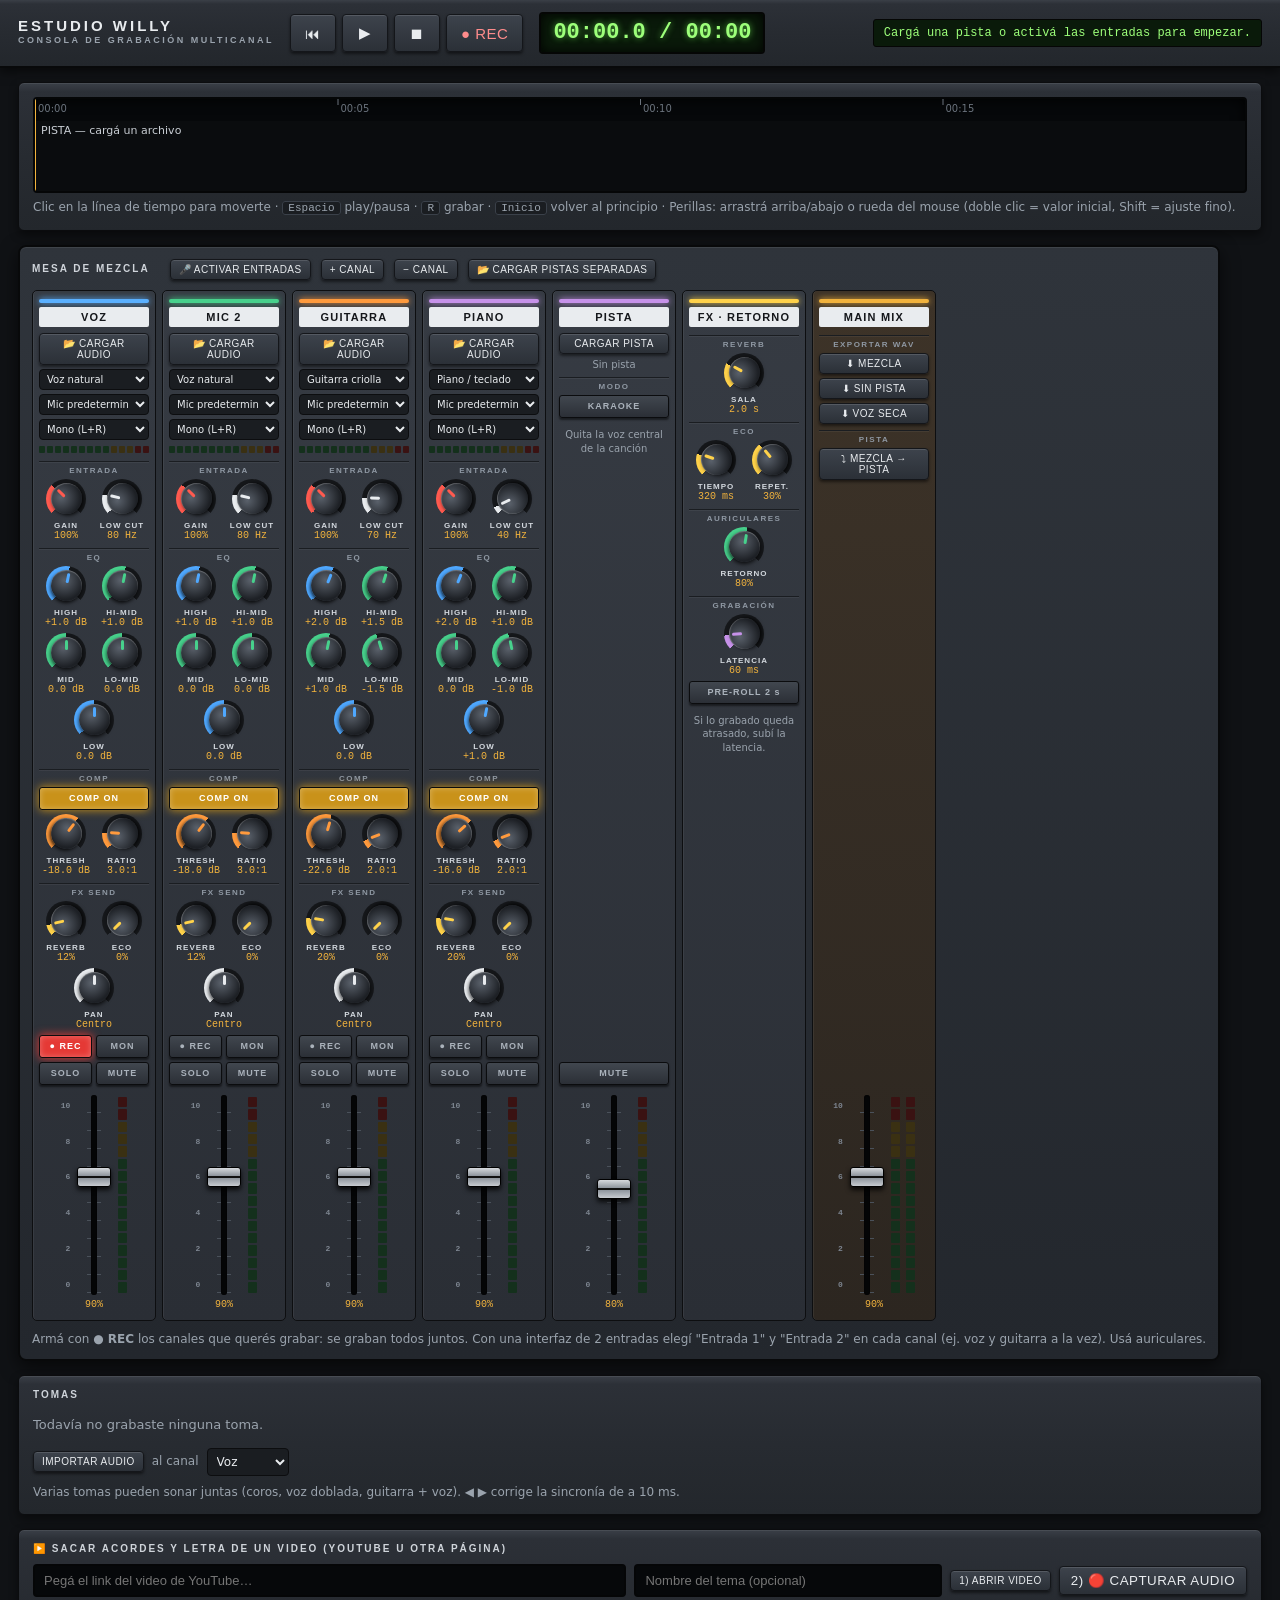
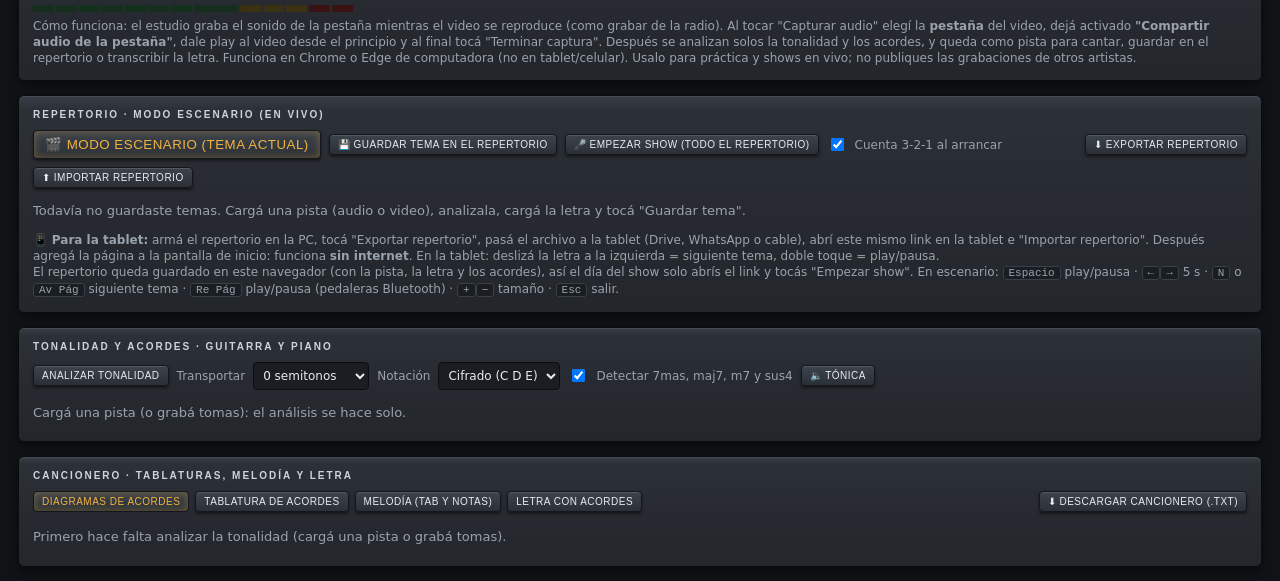
==== estudio/index.html @ 79192efd "Estudio: cargar audio por canal, pistas separadas (stems) y Mezcla → Pista; hasta 12 canales Co-Auth" ====
<!DOCTYPE html>
<html lang="es">
<head>
<meta charset="utf-8">
<meta name="viewport" content="width=device-width,initial-scale=1">
<title>Estudio Willy · Consola multicanal</title>
<link rel="manifest" href="manifest.webmanifest">
<meta name="theme-color" content="#15171b">
<meta name="apple-mobile-web-app-capable" content="yes">
<meta name="mobile-web-app-capable" content="yes">
<meta name="apple-mobile-web-app-title" content="Estudio Willy">
<link rel="apple-touch-icon" href="icon-192.png">
<style>
:root{--bg:#15171b;--panel:#262a31;--panel2:#30353d;--line:#3a4049;--txt:#e9ecef;--mut:#9aa3ad;--acc:#f2b33d;--rec:#ff3b3b;--ok:#38e07b;--voz:#5ab0ff;--pista:#c792ea;
  --metal:linear-gradient(180deg,#3a3f47 0%,#2c3037 6%,#272b31 50%,#23272c 100%)}
*{box-sizing:border-box}
body{margin:0;background:#101215;color:var(--txt);font:13px/1.35 "Segoe UI",Roboto,system-ui,sans-serif}
button{background:linear-gradient(#3d434c,#2b3037);color:var(--txt);border:1px solid #14161a;border-radius:4px;padding:6px 11px;font:600 11px/1.2 inherit;letter-spacing:.5px;text-transform:uppercase;cursor:pointer;box-shadow:inset 0 1px 0 rgba(255,255,255,.12),0 2px 3px rgba(0,0,0,.5)}
button:hover{filter:brightness(1.15)}
button:active{transform:translateY(1px);box-shadow:inset 0 1px 3px rgba(0,0,0,.6)}
button.small{padding:4px 8px;font-size:10px}
button.on{color:var(--acc);box-shadow:inset 0 0 8px rgba(242,179,61,.35),0 2px 3px rgba(0,0,0,.5)}
select{background:#1a1d21;color:var(--txt);border:1px solid #0c0d0f;border-radius:4px;padding:5px;font:inherit;font-size:12px;max-width:100%}
.file input{display:none}
.hint{color:var(--mut);font-size:12px;margin:6px 0 0}
.empty{color:var(--mut);font-size:13px;padding:6px 0}
kbd{background:#1a1d21;border:1px solid var(--line);border-radius:3px;padding:0 5px;font-size:11px}
.chk{display:flex;align-items:center;gap:8px;margin:6px 0;font-size:12px;color:var(--mut)}

/* ---- cabezal tipo rack ---- */
.rack{display:flex;align-items:center;gap:16px;flex-wrap:wrap;padding:12px 18px;background:var(--metal);border-bottom:2px solid #08090a;box-shadow:0 3px 10px rgba(0,0,0,.6)}
.brand{font:800 15px/1 "Arial Black",Arial,sans-serif;letter-spacing:3px;text-transform:uppercase}
.brand small{display:block;font:600 9px/1.6 Arial,sans-serif;letter-spacing:2.5px;color:var(--mut)}
.transport{display:flex;align-items:center;gap:6px}
.transport button{width:46px;height:38px;font-size:15px;padding:0}
#bRec{width:auto;padding:0 14px;color:#ff8c8c}
#bRec.on{background:linear-gradient(#ff4d4d,#b51d1d);color:#fff;animation:pulse 1s infinite}
@keyframes pulse{50%{opacity:.7}}
.lcd{font:600 22px/1 "Consolas","Courier New",monospace;color:#9dff7a;text-shadow:0 0 6px rgba(120,255,90,.6);background:#0a1a0a;border:2px solid #050605;border-radius:4px;padding:8px 12px;min-width:170px;text-align:center;box-shadow:inset 0 0 12px rgba(0,0,0,.9)}
.msg{color:#9dff7a;font:12px "Consolas",monospace;margin-left:auto;background:#0a1a0a;border:1px solid #050605;border-radius:3px;padding:6px 10px;max-width:420px}
.msg.err{color:#ff7a7a}

main{padding:14px 18px;display:grid;gap:14px}
.panel{background:var(--metal);border:1px solid #0b0c0e;border-radius:6px;padding:14px;box-shadow:inset 0 1px 0 rgba(255,255,255,.07),0 4px 10px rgba(0,0,0,.45)}
h2{font:700 10px/1 Arial,sans-serif;text-transform:uppercase;letter-spacing:2px;color:#cfd4da;margin:0 0 10px}
#tlwrap{position:relative;background:#06080a;border-radius:4px;overflow:hidden;cursor:pointer;border:2px solid #050607;box-shadow:inset 0 0 14px rgba(0,0,0,.9)}
#tl,#ph{display:block;width:100%}
#ph{position:absolute;inset:0;pointer-events:none}

/* ---- mesa de mezcla ---- */
.desk{background:linear-gradient(180deg,#2f343b,#23272d);border:2px solid #08090a;border-radius:8px;padding:12px;box-shadow:inset 0 1px 0 rgba(255,255,255,.08),0 6px 18px rgba(0,0,0,.6)}
.deskhead{display:flex;align-items:center;gap:10px;flex-wrap:wrap;margin-bottom:10px}
.deskhead h2{margin:0 10px 0 0}
.presets{display:flex;gap:5px;flex-wrap:wrap}
.strips{display:flex;gap:6px;overflow-x:auto;padding-bottom:4px}
.strip{flex:0 0 auto;width:118px;background:linear-gradient(180deg,#363b43,#2a2e35);border:1px solid #0d0e10;border-radius:5px;padding:8px 6px 10px;display:flex;flex-direction:column;align-items:center;gap:4px;box-shadow:inset 1px 0 0 rgba(255,255,255,.06)}
.strip.wide{width:150px}
.strip.master{background:linear-gradient(180deg,#3d3328,#2c2620)}
.sname{width:100%;text-align:center;font:800 11px/1 Arial,sans-serif;letter-spacing:1.5px;background:#e9ecef;color:#15171b;border-radius:2px;padding:4px 2px;margin-bottom:2px}
.sec{width:100%;border-top:1px solid #1a1d21;box-shadow:0 1px 0 rgba(255,255,255,.05) inset;padding-top:5px;margin-top:2px;text-align:center;font:700 8px/1 Arial,sans-serif;letter-spacing:1.5px;color:#8f98a3}
.krow{display:flex;justify-content:center;gap:4px;width:100%}
.strip .mini{width:100%;display:flex;flex-direction:column;gap:4px}
.strip .mini button,.strip .mini select{width:100%}
.tname{font-size:10px;color:var(--mut);text-align:center;word-break:break-all;min-height:12px}

/* perillas */
.kn{display:flex;flex-direction:column;align-items:center;width:52px;cursor:ns-resize;user-select:none;touch-action:none}
.kn input{display:none}
.kn .ring{width:40px;height:40px;border-radius:50%;display:grid;place-items:center;
  background:conic-gradient(from -135deg,var(--c,#5ab0ff) 0 calc(var(--p,0)*270deg),#15171a 0 270deg,transparent 0)}
.kn i{width:31px;height:31px;border-radius:50%;position:relative;transform:rotate(var(--a,0deg));
  background:radial-gradient(circle at 40% 35%,#5a616b,#1d2025 70%);box-shadow:0 2px 4px rgba(0,0,0,.8),inset 0 1px 1px rgba(255,255,255,.25)}
.kn i::after{content:"";position:absolute;left:50%;top:3px;width:3px;height:10px;margin-left:-1.5px;border-radius:2px;background:var(--c,#fff)}
.kn span{font:700 8px/1 Arial,sans-serif;letter-spacing:1px;color:#d3d8de;margin-top:3px;text-transform:uppercase;white-space:nowrap}
.kn output{font:10px "Consolas",monospace;color:var(--acc);height:12px}
.red{--c:#ff5a4f}.blu{--c:#4fa8ff}.grn{--c:#47d18c}.yel{--c:#ffd24a}.org{--c:#ff9a3d}.wht{--c:#e9ecef}.pur{--c:#c792ea}

/* botones iluminados */
.lb{display:block;width:100%}
.lb input{display:none}
.lb span{display:block;text-align:center;font:800 9px/1 Arial,sans-serif;letter-spacing:1px;padding:6px 2px;border-radius:3px;cursor:pointer;
  background:linear-gradient(#41474f,#2b2f36);border:1px solid #0b0c0e;color:#aab2bb;box-shadow:0 2px 2px rgba(0,0,0,.5)}
.lb input:checked+span{color:#fff;box-shadow:0 0 10px var(--g,#ff3b3b),inset 0 0 6px rgba(255,255,255,.3);background:var(--g,#ff3b3b)}
.lb.mute{--g:#e53935}.lb.grn2{--g:#1fa85a}.lb.yel2{--g:#c9921a}.lb.blu2{--g:#2a78c9}

/* fader + LEDs */
.fz{display:flex;gap:6px;align-items:stretch;margin-top:6px;height:200px}
.scale{display:flex;flex-direction:column;justify-content:space-between;font:8px "Consolas",monospace;color:#7d8590;padding:6px 0;text-align:right}
.slot{position:relative;width:36px;display:flex;justify-content:center;
  background:repeating-linear-gradient(180deg,transparent 0 17px,#4a515a 17px 18px) center/14px 100% no-repeat}
input.fader{writing-mode:vertical-lr;direction:rtl;-webkit-appearance:none;appearance:none;width:36px;height:200px;background:transparent;margin:0;cursor:grab}
input.fader::-webkit-slider-runnable-track{width:6px;background:#050607;border-radius:3px;box-shadow:inset 0 0 3px #000}
input.fader::-webkit-slider-thumb{-webkit-appearance:none;width:34px;height:20px;border-radius:3px;margin-left:-14px;
  background:linear-gradient(180deg,#d6d9dd 0,#8c939b 45%,#111 47%,#111 53%,#8c939b 55%,#c7cbd0 100%);border:1px solid #000;box-shadow:0 3px 5px rgba(0,0,0,.8)}
input.fader::-moz-range-track{width:6px;background:#050607;border-radius:3px}
input.fader::-moz-range-thumb{width:34px;height:20px;border-radius:3px;background:linear-gradient(180deg,#d6d9dd 0,#8c939b 45%,#111 47%,#111 53%,#8c939b 55%,#c7cbd0 100%);border:1px solid #000}
.led{display:flex;flex-direction:column-reverse;gap:2px;width:9px;padding:2px 0}
.led i{flex:1;border-radius:1px;background:#14301c}
.led i.y{background:#3a3012}.led i.r{background:#3a1212}
.led i.on{background:var(--ok);box-shadow:0 0 4px var(--ok)}
.led i.y.on{background:#ffd23a;box-shadow:0 0 4px #ffd23a}
.led i.r.on{background:#ff3b3b;box-shadow:0 0 5px #ff3b3b}
.ledh{display:flex;gap:2px;width:100%;height:7px;margin:2px 0}
.ledh i{flex:1;border-radius:1px;background:#14301c}
.ledh i.y{background:#3a3012}.ledh i.r{background:#3a1212}
.ledh i.on{background:var(--ok)}.ledh i.y.on{background:#ffd23a}.ledh i.r.on{background:#ff3b3b}
.fval{font:10px "Consolas",monospace;color:var(--acc);text-align:center}

.deskrow{display:flex;gap:14px;flex-wrap:wrap;align-items:flex-start}
.desk{flex:0 1 auto;max-width:100%;min-width:0}
.takes{flex:1 1 300px}
.grid{display:grid;grid-template-columns:repeat(auto-fit,minmax(280px,1fr));gap:14px}
.full{grid-column:1/-1}
.row{display:flex;gap:8px;flex-wrap:wrap;align-items:center;margin:8px 0}
.take{display:flex;align-items:center;gap:6px;padding:6px 0;border-bottom:1px solid #1a1d21;font-size:12px;flex-wrap:wrap}
.take input[type=checkbox]{accent-color:var(--acc)}
.take input[type=text]{background:#1a1d21;border:1px solid #0c0d0f;color:var(--txt);font:inherit;width:110px;border-radius:3px;padding:3px 5px}
.take .t{color:var(--mut);font:11px "Consolas",monospace;margin-right:auto}
.keybig{font-size:24px;font-weight:700;color:var(--acc);margin:2px 0}
.kgrid{display:grid;grid-template-columns:repeat(auto-fit,minmax(250px,1fr));gap:18px;margin-top:10px}
.ktab{width:100%;border-collapse:collapse;font-size:13px}
.ktab td{padding:5px 6px;border-bottom:1px solid #1a1d21}
.ktab td:first-child{color:var(--mut);width:42px}
.ktab tr{cursor:pointer}.ktab tr:hover td{background:rgba(255,255,255,.05)}
.chips{display:flex;flex-wrap:wrap;gap:5px;max-height:170px;overflow:auto;padding:2px}
.chip{background:#1a1d21;border:1px solid #0c0d0f;border-radius:4px;padding:3px 7px;font-size:12px;cursor:pointer}
.chip b{color:var(--acc);margin-left:4px}
.chip.out b{color:var(--txt)}
.capo{font-size:13px;margin:4px 0}
.capo b{color:var(--acc)}

.strip{width:124px}
.cbar{height:4px;width:100%;border-radius:2px;background:var(--cc,#888);box-shadow:0 0 6px var(--cc,#888)}
.sname{padding:0}
.sname input{width:100%;background:transparent;border:0;text-align:center;font:800 11px/1 Arial,sans-serif;letter-spacing:1.2px;color:#15171b;padding:4px 2px;text-transform:uppercase}
.sname input:focus{outline:1px solid var(--acc)}
.strip select{width:100%;font-size:10px;padding:3px}
.btn2{display:flex;gap:4px;width:100%}
.btn2 .lb{flex:1}
.lb.arm{--g:#e53935}
body.recording .lb.arm input:checked+span{animation:pulse .8s infinite}
.deskhead button{margin-left:0}
.tabs{display:flex;gap:6px;flex-wrap:wrap;margin-bottom:10px;align-items:center}
.tabs button.on{color:var(--acc);box-shadow:inset 0 0 8px rgba(242,179,61,.35)}
pre.tab{background:#06080a;color:#d7f7c8;font:12px/1.35 Consolas,"Courier New",monospace;padding:12px;border-radius:4px;overflow:auto;white-space:pre;border:2px solid #050607;margin:8px 0;max-height:520px}
.diagrams{display:flex;flex-wrap:wrap;gap:10px;margin-top:8px}
.dg{background:#f4f1ea;border-radius:6px;padding:4px 6px 2px;text-align:center;color:#222;box-shadow:0 2px 6px rgba(0,0,0,.5)}
.prog{height:8px;background:#0b0c0e;border-radius:4px;overflow:hidden;margin:8px 0;border:1px solid #050607}
.prog i{display:block;height:100%;background:var(--acc);width:0;transition:width .2s}
.take .dot{width:10px;height:10px;border-radius:50%;flex:0 0 10px}
.take select{font-size:11px;padding:2px}

textarea#lyrTxt{width:100%;background:#06080a;color:#e9ecef;border:2px solid #050607;border-radius:4px;font:13px/1.45 Consolas,monospace;padding:8px;resize:vertical}
.syncbox{background:#1a1408;border:1px solid #6b4f12;border-radius:6px;padding:10px;margin-top:8px}
.syncnow{font-size:20px;font-weight:700;color:var(--acc);margin:4px 0}

#stage{position:fixed;inset:0;z-index:1000;background:#000;color:#fff;display:flex;flex-direction:column;--fs:46px;font-family:"Segoe UI",Roboto,system-ui,sans-serif}
#stage[hidden]{display:none}
#stVideo{position:absolute;inset:0;width:100%;height:100%;object-fit:contain;opacity:.35;pointer-events:none}
#stVideo[hidden]{display:none}
.st-top,.st-lyrics,.st-bar,.st-count{position:relative;z-index:1}
.st-top{display:flex;align-items:center;gap:24px;padding:16px 28px;background:linear-gradient(#000d,#0000)}
.st-title{flex:1;min-width:0}
#stTitle{font-size:22px;font-weight:700;white-space:nowrap;overflow:hidden;text-overflow:ellipsis}
.st-sub{color:#f2b33d;font-size:16px;margin-top:2px}
.st-chords{display:flex;gap:14px}
.st-now,.st-next{background:#111a;border:2px solid #333;border-radius:12px;padding:6px 18px;text-align:center;min-width:120px}
.st-now{border-color:#f2b33d}
.st-now small,.st-next small{display:block;font-size:11px;letter-spacing:2px;color:#9aa3ad}
.st-now b{font-size:48px;color:#f2b33d;line-height:1.1}
.st-next b{font-size:32px;color:#cfd4da;line-height:1.3}
.st-next.soon{border-color:#ff5a4f;animation:pulse .5s infinite}
.st-time{font:600 20px Consolas,monospace;color:#9dff7a}
.st-lyrics{flex:1;display:flex;flex-direction:column;justify-content:center;padding:0 5vw;gap:calc(var(--fs)*.45);overflow:hidden}
.sl{font-size:calc(var(--fs)*.62);color:#8a929c;line-height:1.1;transition:all .25s}
.sl.cur{font-size:var(--fs);color:#fff;font-weight:600}
.sl.prev{opacity:.45;font-size:calc(var(--fs)*.5)}
.sl .w{display:inline-flex;flex-direction:column;vertical-align:bottom;margin-right:.28em}
.sl .w i{font-style:normal;font-weight:800;color:#f2b33d;font-size:.62em;min-height:1.05em;line-height:1.05}
.sl.cur .w.done{color:#5ab0ff}
.st-grid{display:flex;flex-wrap:wrap;gap:16px;font-size:var(--fs);font-weight:800}
.st-grid span{padding:6px 18px;border-radius:10px;background:#1a1d21;color:#9aa3ad}
.st-grid span.on{background:#f2b33d;color:#000}
.st-count{position:absolute;inset:0;display:grid;place-items:center;font-size:30vh;font-weight:900;color:#f2b33d;background:#000c;z-index:5}
.st-count[hidden]{display:none}
.st-bar{padding:10px 28px 18px;background:linear-gradient(#0000,#000e)}
.st-prog{height:10px;background:#222;border-radius:5px;cursor:pointer;overflow:hidden;margin-bottom:10px}
.st-prog i{display:block;height:100%;width:0;background:#f2b33d}
.st-ctl{display:flex;gap:8px;align-items:center;flex-wrap:wrap}
.st-ctl button{font-size:14px;padding:10px 16px}
.st-ctl button.big{font-size:22px;padding:8px 26px}
.st-sep{flex:1}
.st-tr{font:700 16px Consolas,monospace;color:#f2b33d;min-width:28px;text-align:center}
.st-end{font-size:calc(var(--fs)*.7);color:#f2b33d;text-align:center}
.song{display:flex;align-items:center;gap:8px;padding:7px 0;border-bottom:1px solid #1a1d21;flex-wrap:wrap}
.song .n{font:700 14px Consolas,monospace;color:var(--acc);width:24px}
.song input{background:#1a1d21;border:1px solid #0c0d0f;color:var(--txt);border-radius:3px;padding:4px 6px;font:inherit;flex:1;min-width:160px}
.song .meta{color:var(--mut);font-size:12px;min-width:150px}
.song.cur{background:rgba(242,179,61,.07)}

#stage .sl,#stage .st-grid,#stage .st-title{text-shadow:0 2px 6px #000,0 0 18px #000}

@media (max-width:900px),(orientation:portrait){
  .st-top{flex-wrap:wrap;gap:10px;padding:12px 16px}
  .st-title{flex-basis:100%}
  .st-now b{font-size:38px}.st-next b{font-size:26px}
  .st-now,.st-next{min-width:96px;padding:4px 12px}
  .st-lyrics{padding:0 4vw}
  .st-ctl button{padding:12px 14px}
  .st-sep{flex-basis:100%;height:0}
}
#stage .st-ctl button{touch-action:manipulation}

.st-inter{font-size:calc(var(--fs)*.75);color:#f2b33d;font-weight:700}
.st-inter span{color:#cfd4da;font-weight:500;font-size:.6em}
.tedit{margin-top:12px}
.tedit .ktab td{vertical-align:middle}
.tedit .ktab tr{cursor:default}
.tedit .vtx{width:100%;background:#06080a;border:1px solid #2d333b;color:#e9ecef;border-radius:3px;padding:5px 7px;font:13px "Segoe UI",sans-serif}
.tedit .vtx:focus{outline:1px solid var(--acc)}
.tedit td button.small{padding:3px 6px;margin-right:2px}

.txin{background:#06080a;border:2px solid #050607;color:#e9ecef;border-radius:4px;padding:7px 9px;font:13px "Segoe UI",sans-serif}
.txin:focus{outline:1px solid var(--acc)}
</style>
</head>
<body>
<header class="rack">
  <div class="brand">Estudio Willy<small>Consola de grabación multicanal</small></div>
  <div class="transport">
    <button id="bHome" title="Volver al inicio (Inicio)">⏮</button>
    <button id="bPlay" title="Reproducir / pausa (Espacio)">▶</button>
    <button id="bStop" title="Detener">⏹</button>
    <button id="bRec" title="Grabar en los canales armados (R)">● REC</button>
  </div>
  <div class="lcd" id="time">00:00.0 / 00:00</div>
  <div class="msg" id="msg">Cargá una pista o activá las entradas para empezar.</div>
</header>

<main>
  <section class="panel">
    <div id="tlwrap"><canvas id="tl"></canvas><canvas id="ph"></canvas></div>
    <p class="hint">Clic en la línea de tiempo para moverte · <kbd>Espacio</kbd> play/pausa · <kbd>R</kbd> grabar · <kbd>Inicio</kbd> volver al principio · Perillas: arrastrá arriba/abajo o rueda del mouse (doble clic = valor inicial, Shift = ajuste fino).</p>
  </section>

  <div class="deskrow">
    <section class="desk">
      <div class="deskhead">
        <h2>Mesa de mezcla</h2>
        <button id="bInputs" class="small">🎤 Activar entradas</button>
        <button id="bAddCh" class="small">+ Canal</button>
        <button id="bDelCh" class="small">− Canal</button>
        <label class="file"><input type="file" id="fStems" accept="audio/*,video/*" multiple><button class="small" onclick="this.previousElementSibling.click()" title="Elegí varios archivos: cada uno va a su propio canal">📂 Cargar pistas separadas</button></label>
        <input type="file" id="fChan" accept="audio/*,video/*" multiple style="display:none">
      </div>
      <div class="strips" id="strips"></div>
      <p class="hint">Armá con <b>● REC</b> los canales que querés grabar: se graban todos juntos. Con una interfaz de 2 entradas elegí "Entrada 1" y "Entrada 2" en cada canal (ej. voz y guitarra a la vez). Usá auriculares.</p>
    </section>

    <section class="panel takes">
      <h2>Tomas</h2>
      <div id="takes"><div class="empty">Todavía no grabaste ninguna toma.</div></div>
      <div class="row">
        <label class="file"><input type="file" id="fVoice" accept="audio/*"><button class="small" onclick="this.previousElementSibling.click()">Importar audio</button></label>
        <span class="hint" style="margin:0">al canal</span><select id="impCh"></select>
      </div>
      <p class="hint">Varias tomas pueden sonar juntas (coros, voz doblada, guitarra + voz). ◀ ▶ corrige la sincronía de a 10 ms.</p>
    </section>
  </div>

  <div class="grid">
    <section class="panel full">
      <h2>▶️ Sacar acordes y letra de un video (YouTube u otra página)</h2>
      <div class="row">
        <input id="ytUrl" class="txin" style="flex:2;min-width:240px" placeholder="Pegá el link del video de YouTube…">
        <input id="ytName" class="txin" style="flex:1;min-width:160px" placeholder="Nombre del tema (opcional)">
        <button id="bYtOpen" class="small">1) Abrir video</button>
        <button id="bYtCap">2) 🔴 Capturar audio</button>
      </div>
      <div class="ledh" id="ytL" style="max-width:320px"></div>
      <div class="hint" id="ytStat"></div>
      <p class="hint">Cómo funciona: el estudio graba el sonido de la pestaña mientras el video se reproduce (como grabar de la radio). Al tocar "Capturar audio" elegí la <b>pestaña</b> del video, dejá activado <b>"Compartir audio de la pestaña"</b>, dale play al video desde el principio y al final tocá "Terminar captura". Después se analizan solos la tonalidad y los acordes, y queda como pista para cantar, guardar en el repertorio o transcribir la letra. Funciona en Chrome o Edge de computadora (no en tablet/celular). Usalo para práctica y shows en vivo; no publiques las grabaciones de otros artistas.</p>
    </section>

    <section class="panel full">
      <h2>Repertorio · modo escenario (en vivo)</h2>
      <div class="row">
        <button id="bStage" class="on">🎬 Modo escenario (tema actual)</button>
        <button id="bSaveSong" class="small">💾 Guardar tema en el repertorio</button>
        <button id="bShow" class="small">🎤 Empezar show (todo el repertorio)</button>
        <label class="chk" style="margin:0"><input type="checkbox" id="chkCount"> Cuenta 3‑2‑1 al arrancar</label>
        <span style="flex:1"></span>
        <button id="bExpSet" class="small" title="Para pasar el repertorio a la tablet u otra compu">⬇ Exportar repertorio</button>
        <label class="file"><input type="file" id="fSet" accept=".estudiowilly,application/octet-stream"><button class="small" onclick="this.previousElementSibling.click()">⬆ Importar repertorio</button></label>
      </div>
      <div id="setlist"><div class="empty">Todavía no guardaste temas. Cargá una pista (audio o video), analizala, cargá la letra y tocá "Guardar tema".</div></div>
      <p class="hint">📱 <b>Para la tablet:</b> armá el repertorio en la PC, tocá "Exportar repertorio", pasá el archivo a la tablet (Drive, WhatsApp o cable), abrí este mismo link en la tablet e "Importar repertorio". Después agregá la página a la pantalla de inicio: funciona <b>sin internet</b>. En la tablet: deslizá la letra a la izquierda = siguiente tema, doble toque = play/pausa.<br>El repertorio queda guardado en este navegador (con la pista, la letra y los acordes), así el día del show solo abrís el link y tocás "Empezar show". En escenario: <kbd>Espacio</kbd> play/pausa · <kbd>←</kbd><kbd>→</kbd> 5 s · <kbd>N</kbd> o <kbd>Av Pág</kbd> siguiente tema · <kbd>Re Pág</kbd> play/pausa (pedaleras Bluetooth) · <kbd>+</kbd><kbd>−</kbd> tamaño · <kbd>Esc</kbd> salir.</p>
    </section>

    <section class="panel full">
      <h2>Tonalidad y acordes · guitarra y piano</h2>
      <div class="row">
        <button id="bKey" class="small">Analizar tonalidad</button>
        <label class="chk" style="margin:0">Transportar <select id="selTransp"></select></label>
        <label class="chk" style="margin:0">Notación <select id="selNot"><option value="en">Cifrado (C D E)</option><option value="es">Do Re Mi</option></select></label>
        <label class="chk" style="margin:0"><input type="checkbox" id="chkSev"> Detectar 7mas, maj7, m7 y sus4</label>
        <button id="bTonic" class="small">🔈 Tónica</button>
      </div>
      <div id="keyRes"><div class="empty">Cargá una pista (o grabá tomas): el análisis se hace solo.</div></div>
    </section>

    <section class="panel full">
      <h2>Cancionero · tablaturas, melodía y letra</h2>
      <div class="tabs" id="cTabs">
        <button class="small on" data-t="diag">Diagramas de acordes</button>
        <button class="small" data-t="tab">Tablatura de acordes</button>
        <button class="small" data-t="mel">Melodía (tab y notas)</button>
        <button class="small" data-t="letra">Letra con acordes</button>
        <button class="small" id="bSong" style="margin-left:auto">⬇ Descargar cancionero (.txt)</button>
      </div>
      <div id="cBody"></div>
    </section>
  </div>
</main>

<div id="stage" hidden>
  <video id="stVideo" muted playsinline></video>
  <div class="st-top">
    <div class="st-title"><div id="stTitle"></div><div id="stKey" class="st-sub"></div></div>
    <div class="st-chords">
      <div class="st-now"><small>AHORA</small><b id="stNow">–</b></div>
      <div class="st-next"><small id="stNextLbl">SIGUE</small><b id="stNext">–</b></div>
    </div>
    <div class="st-time" id="stTime"></div>
  </div>
  <div class="st-lyrics" id="stLyrics"></div>
  <div class="st-count" id="stCount" hidden></div>
  <div class="st-bar">
    <div class="st-prog" id="stProg"><i></i></div>
    <div class="st-ctl">
      <button data-a="home" title="Al principio">⏮</button><button data-a="back">⏪ 5 s</button>
      <button data-a="play" id="stPlay" class="big">▶</button><button data-a="fwd">5 s ⏩</button>
      <button data-a="next" id="stNextSong">Siguiente tema ⏭</button><span class="st-sep"></span>
      <button data-a="tm" title="Bajar medio tono los acordes">♭</button><span id="stTr" class="st-tr">0</span><button data-a="tp" title="Subir medio tono los acordes">♯</button>
      <button data-a="fm">A−</button><button data-a="fp">A+</button><button data-a="kar" id="stKar">Karaoke</button><button data-a="exit">✕ Salir</button>
    </div>
  </div>
</div>

<script>
"use strict";
const $=s=>document.querySelector(s),$$=s=>[...document.querySelectorAll(s)];
const esc=t=>String(t).replace(/[&<>"]/g,c=>({'&':'&amp;','<':'&lt;','>':'&gt;','"':'&quot;'}[c]));
const md=x=>((x%12)+12)%12;
const dbg=db=>Math.pow(10,db/20);
function fmt(t){t=Math.max(0,t);const m=Math.floor(t/60),s=t-m*60;return String(m).padStart(2,'0')+':'+s.toFixed(1).padStart(4,'0');}
const fmtS=t=>fmt(t).slice(0,5);

/* =================== Estado =================== */
const EQF=[{f:100,t:'lowshelf'},{f:300,t:'peaking',q:1},{f:1000,t:'peaking',q:1},{f:3500,t:'peaking',q:1},{f:10000,t:'highshelf'}];
const CH_PRESETS={
  'Voz natural':{hp:80,eq:[0,0,0,1,1],compOn:true,thr:-18,ratio:3,rev:0.12,dly:0},
  'Voz peña / folklore':{hp:70,eq:[2,-1,0,2,1.5],compOn:true,thr:-20,ratio:3,rev:0.28,dly:0.08},
  'Voz balada':{hp:90,eq:[1,-1.5,0,2.5,3],compOn:true,thr:-22,ratio:4,rev:0.35,dly:0.12},
  'Voz radio':{hp:160,eq:[-4,2,4,4,-3],compOn:true,thr:-28,ratio:7,rev:0.04,dly:0},
  'Voz estadio':{hp:90,eq:[1,0,0,2,2],compOn:true,thr:-20,ratio:4,rev:0.45,dly:0.2},
  'Guitarra criolla':{hp:70,eq:[0,-1.5,1,1.5,2],compOn:true,thr:-22,ratio:2,rev:0.2,dly:0},
  'Guitarra acústica':{hp:90,eq:[-2,-2,0,2,3],compOn:true,thr:-20,ratio:2.5,rev:0.18,dly:0},
  'Guitarra eléctrica':{hp:80,eq:[1,0,1,2,-1],compOn:true,thr:-18,ratio:3,rev:0.15,dly:0.1},
  'Piano / teclado':{hp:40,eq:[1,-1,0,1,2],compOn:true,thr:-16,ratio:2,rev:0.2,dly:0},
  'Bombo / percusión':{hp:40,eq:[3,-2,-1,2,1],compOn:true,thr:-14,ratio:4,rev:0.1,dly:0},
  'Seca (sin efectos)':{hp:20,eq:[0,0,0,0,0],compOn:false,rev:0,dly:0}
};
const COLORS=['#5ab0ff','#47d18c','#ff9a3d','#c792ea','#ffd24a','#ff6b8b','#4fd1c5','#e9ecef','#9be15d','#f78fb3','#70a1ff','#eccc68'];
const CH_TEMPLATES=[{name:'Voz',preset:'Voz natural'},{name:'Mic 2',preset:'Voz natural'},{name:'Guitarra',preset:'Guitarra criolla'},{name:'Piano',preset:'Piano / teclado'}];
const MAXCH=12;
function newCh(i,t){
  t=t||{};
  const c={name:t.name||('Canal '+(i+1)),color:COLORS[i%COLORS.length],preset:t.preset||'Seca (sin efectos)',
    gain:1,hp:80,eq:[0,0,0,0,0],compOn:true,thr:-18,ratio:3,rev:0.12,dly:0,pan:0,vol:0.9,
    mute:false,solo:false,arm:i===0,mon:false,dev:'',inp:'mono'};
  const p=CH_PRESETS[c.preset];if(p)Object.keys(p).forEach(k=>c[k]=Array.isArray(p[k])?p[k].slice():p[k]);
  return c;
}
const DEFG={sevenths:true,stageFs:46,countIn:true,trackVol:0.8,trackMute:false,karaoke:false,revSize:2,dlyTime:0.32,dlyFb:0.3,monitorVol:0.8,latency:60,preroll:false,masterVol:0.9};
let S={g:Object.assign({},DEFG),ch:CH_TEMPLATES.map((t,i)=>newCh(i,t))};
try{const s=JSON.parse(localStorage.getItem('estudioWilly3')||'null');if(s&&s.g&&Array.isArray(s.ch)&&s.ch.length){
  S.g=Object.assign({},DEFG,s.g);S.ch=s.ch.map((c,i)=>Object.assign(newCh(i),c,{arm:!!c.arm,solo:false}));}}catch(e){}
function save(){try{localStorage.setItem('estudioWilly3',JSON.stringify(S));}catch(e){}}
function msg(t,err){const m=$('#msg');m.textContent=t;m.className='msg'+(err?' err':'');}

/* =================== Audio =================== */
let ctx=null,masterG,limiter,anMaster,anTrack,trackBus,bus,chains=[],zeroOut;
let trackBuf=null,trackName='';
let takes=[],takeCount=0;
let playing=false,startCtx=0,startPos=0,pos=0,srcs=[];
let recording=false,recWhen=0,recStartPos=0;
const devStreams=new Map();let inputs=[];let devs=[];let inputsOn=false;

function makeIR(c,secs){const len=Math.max(1,Math.floor(c.sampleRate*secs)),b=c.createBuffer(2,len,c.sampleRate);
  for(let ch=0;ch<2;ch++){const d=b.getChannelData(ch);for(let i=0;i<len;i++)d[i]=(Math.random()*2-1)*Math.pow(1-i/len,3.2);}return b;}
function buildMaster(c){const g=c.createGain(),lim=c.createDynamicsCompressor();
  lim.threshold.value=-1;lim.knee.value=0;lim.ratio.value=20;lim.attack.value=0.002;lim.release.value=0.1;g.connect(lim);lim.connect(c.destination);return {g,lim};}
function buildTrackBus(c,dest){
  const n={};n.input=c.createGain();n.normal=c.createGain();n.kara=c.createGain();n.vol=c.createGain();
  n.input.connect(n.normal);n.normal.connect(n.vol);
  const sp=c.createChannelSplitter(2),inv=c.createGain(),diff=c.createGain(),lp=c.createBiquadFilter();
  inv.gain.value=-1;diff.channelCount=1;diff.channelCountMode='explicit';
  n.input.connect(sp);sp.connect(diff,0);sp.connect(inv,1);inv.connect(diff);diff.connect(n.kara);
  lp.type='lowpass';lp.frequency.value=140;n.input.connect(lp);lp.connect(n.kara);
  n.kara.connect(n.vol);n.vol.connect(dest);return n;
}
function setTrack(n,c){const t=c.currentTime,g=S.g;
  n.vol.gain.setTargetAtTime(g.trackMute?0:g.trackVol,t,0.02);n.normal.gain.setTargetAtTime(g.karaoke?0:1,t,0.02);n.kara.gain.setTargetAtTime(g.karaoke?1:0,t,0.02);}
function buildBus(c,dest){
  const b={};b.rIn=c.createGain();b.conv=c.createConvolver();b.conv.buffer=makeIR(c,S.g.revSize);b.irSize=S.g.revSize;b.rIn.connect(b.conv);b.conv.connect(dest);
  b.dIn=c.createGain();b.delay=c.createDelay(2);b.fb=c.createGain();b.tone=c.createBiquadFilter();b.tone.type='lowpass';b.tone.frequency.value=4500;
  b.dIn.connect(b.delay);b.delay.connect(b.tone);b.tone.connect(b.fb);b.fb.connect(b.delay);b.tone.connect(dest);return b;
}
function setBus(b,c){const t=c.currentTime;b.delay.delayTime.setTargetAtTime(S.g.dlyTime,t,0.02);b.fb.gain.setTargetAtTime(S.g.dlyFb,t,0.02);
  if(Math.abs(b.irSize-S.g.revSize)>0.05){b.conv.buffer=makeIR(c,S.g.revSize);b.irSize=S.g.revSize;}}
function buildCh(c,b,dest){
  const n={};n.input=c.createGain();n.hp=c.createBiquadFilter();n.hp.type='highpass';n.hp.Q.value=0.7;
  n.eq=EQF.map(e=>{const f=c.createBiquadFilter();f.type=e.t;f.frequency.value=e.f;if(e.q)f.Q.value=e.q;return f;});
  n.comp=c.createDynamicsCompressor();n.comp.attack.value=0.005;n.comp.release.value=0.15;n.comp.knee.value=6;
  n.makeup=c.createGain();n.vol=c.createGain();n.pan=c.createStereoPanner();n.rS=c.createGain();n.dS=c.createGain();
  n.an=c.createAnalyser();n.an.fftSize=1024;
  let x=n.input;x.connect(n.hp);x=n.hp;n.eq.forEach(f=>{x.connect(f);x=f;});
  x.connect(n.comp);n.comp.connect(n.makeup);n.makeup.connect(n.vol);n.vol.connect(n.pan);
  n.pan.connect(dest);n.pan.connect(n.an);n.pan.connect(n.rS);n.rS.connect(b.rIn);n.pan.connect(n.dS);n.dS.connect(b.dIn);
  return n;
}
const anySolo=()=>S.ch.some(c=>c.solo);
function setCh(n,c,ch){
  const t=c.currentTime,s=(p,v)=>p.setTargetAtTime(v,t,0.02);
  s(n.hp.frequency,ch.hp);n.eq.forEach((f,i)=>s(f.gain,ch.eq[i]));
  n.comp.threshold.setValueAtTime(ch.compOn?ch.thr:0,t);n.comp.ratio.setValueAtTime(ch.compOn?ch.ratio:1,t);
  s(n.makeup.gain,ch.compOn?dbg(-ch.thr*(1-1/ch.ratio)*0.45):1);
  const on=!(ch.mute||(anySolo()&&!ch.solo));
  s(n.vol.gain,on?ch.vol:0);s(n.pan.pan,ch.pan);s(n.rS.gain,ch.rev*1.4);s(n.dS.gain,ch.dly);
}
function syncChains(){
  if(!ctx)return;
  while(chains.length<S.ch.length)chains.push(buildCh(ctx,bus,masterG));
  while(chains.length>S.ch.length){const n=chains.pop();try{n.pan.disconnect();}catch(e){}}
}
function initCtx(){
  if(ctx)return;
  ctx=new (window.AudioContext||window.webkitAudioContext)({latencyHint:'interactive'});
  const m=buildMaster(ctx);masterG=m.g;limiter=m.lim;anMaster=ctx.createAnalyser();anMaster.fftSize=1024;limiter.connect(anMaster);
  trackBus=buildTrackBus(ctx,masterG);anTrack=ctx.createAnalyser();anTrack.fftSize=1024;trackBus.vol.connect(anTrack);
  bus=buildBus(ctx,masterG);zeroOut=ctx.createGain();zeroOut.gain.value=0;zeroOut.connect(ctx.destination);
  syncChains();applyAll();
}
function applyAll(){
  if(ctx){syncChains();setTrack(trackBus,ctx);setBus(bus,ctx);chains.forEach((n,i)=>setCh(n,ctx,S.ch[i]));
    masterG.gain.setTargetAtTime(S.g.masterVol,ctx.currentTime,0.02);
    inputs.forEach((inp,i)=>{if(!inp||!S.ch[i])return;inp.g.gain.setTargetAtTime(S.ch[i].gain,ctx.currentTime,0.02);
      inp.mon.gain.setTargetAtTime(S.ch[i].mon?S.g.monitorVol:0,ctx.currentTime,0.02);});}
  syncUI();save();
}

/* =================== Entradas (micrófonos / interfaz) =================== */
async function getDev(id){
  if(devStreams.has(id))return devStreams.get(id);
  const stream=await navigator.mediaDevices.getUserMedia({audio:{deviceId:id?{exact:id}:undefined,echoCancellation:false,noiseSuppression:false,autoGainControl:false,channelCount:{ideal:2}}});
  const src=ctx.createMediaStreamSource(stream),split=ctx.createChannelSplitter(2);src.connect(split);
  const o={stream,src,split};devStreams.set(id,o);return o;
}
function dropInput(i){const x=inputs[i];if(!x)return;[x.pre,x.g,x.mon,x.proc].forEach(n=>{try{n.disconnect();}catch(e){}});inputs[i]=null;}
async function connectInput(i){
  initCtx();const ch=S.ch[i];dropInput(i);
  const d=await getDev(ch.dev);
  const pre=ctx.createGain();pre.channelCount=1;pre.channelCountMode='explicit';
  if(ch.inp==='L')d.split.connect(pre,0);else if(ch.inp==='R')d.split.connect(pre,1);else d.src.connect(pre);
  const g=ctx.createGain(),mon=ctx.createGain(),an=ctx.createAnalyser();an.fftSize=1024;
  pre.connect(g);g.connect(mon);mon.connect(chains[i].input);g.connect(an);
  const proc=ctx.createScriptProcessor(4096,1,1);g.connect(proc);proc.connect(zeroOut);
  const x={pre,g,mon,an,proc,chunks:[],rec:false};
  proc.onaudioprocess=e=>{if(!recording||!x.rec)return;const dd=e.inputBuffer.getChannelData(0);x.chunks.push({t:e.playbackTime-dd.length/ctx.sampleRate,d:new Float32Array(dd)});};
  inputs[i]=x;applyAll();return x;
}
async function enableInputs(){
  initCtx();
  if(!navigator.mediaDevices||!navigator.mediaDevices.getUserMedia){msg('Este navegador no permite usar el micrófono. Abrí el archivo con Chrome o Edge.',true);return false;}
  try{await getDev('');}catch(e){msg('No pude acceder al micrófono: dale permiso en el navegador ('+e.name+').',true);return false;}
  try{devs=(await navigator.mediaDevices.enumerateDevices()).filter(d=>d.kind==='audioinput'&&d.deviceId!=='default'&&d.deviceId!=='communications');}catch(e){devs=[];}
  S.ch.forEach(c=>{if(c.dev&&!devs.some(d=>d.deviceId===c.dev))c.dev='';});
  for(let i=0;i<S.ch.length;i++){try{await connectInput(i);}catch(e){msg('Canal '+(i+1)+': no pude abrir esa entrada.',true);}}
  inputsOn=true;renderDesk();$('#bInputs').textContent='🎤 Entradas activas ✓';$('#bInputs').classList.add('on');
  msg('Entradas listas. Armá con ● REC los canales a grabar.');return true;
}

/* =================== Controles =================== */
const FMT={pct:v=>Math.round(v*100)+'%',db:v=>(v>0?'+':'')+(+v).toFixed(1)+' dB',ms:v=>Math.round(v)+' ms',ms1000:v=>Math.round(v*1000)+' ms',
  hz:v=>Math.round(v)+' Hz',ratio:v=>(+v).toFixed(1)+':1',s:v=>(+v).toFixed(1)+' s',pan:v=>Math.abs(v)<0.02?'Centro':(v<0?'I ':'D ')+Math.round(Math.abs(v)*100)};
function walk(path){const p=path.split('.');let o=S;for(let i=0;i<p.length-1;i++)o=o[isNaN(p[i])?p[i]:+p[i]];const l=p[p.length-1];return [o,isNaN(l)?l:+l];}
const getK=k=>{const [o,l]=walk(k);return o[l];};
const setK=(k,v)=>{const [o,l]=walk(k);o[l]=v;};
function defaultOf(k){const p=k.split('.');let o=p[0]==='g'?DEFG:newCh(+p[1],CH_TEMPLATES[+p[1]]);for(const x of p.slice(p[0]==='g'?1:2))o=o[isNaN(x)?x:+x];return o;}
function knobVis(el){const k=el.closest('.kn');if(!k)return;const p=(el.value-el.min)/(el.max-el.min);
  k.querySelector('.ring').style.setProperty('--p',p);k.querySelector('i').style.setProperty('--a',(-135+270*p)+'deg');}
function syncUI(){
  $$('[data-k]').forEach(el=>{const v=getK(el.dataset.k);
    if(el.type==='checkbox')el.checked=!!v;else{el.value=v;const o=el.dataset.o?document.getElementById(el.dataset.o):el.parentElement.querySelector('output');if(o)o.textContent=FMT[el.dataset.f](v);knobVis(el);}});
}
function setKnob(inp,v){inp.value=v;inp.dispatchEvent(new Event('input'));}
function bindControls(root){
  root.querySelectorAll('[data-k]').forEach(el=>el.addEventListener('input',()=>{
    setK(el.dataset.k,el.type==='checkbox'?el.checked:parseFloat(el.value));
    if(/\.(arm)$/.test(el.dataset.k)&&el.checked&&!inputsOn)msg('Tocá "Activar entradas" para usar el micrófono.');
    applyAll();}));
  root.querySelectorAll('.kn').forEach(k=>{
    const inp=k.querySelector('input');let y0=0,v0=0;
    k.addEventListener('pointerdown',e=>{e.preventDefault();k.setPointerCapture(e.pointerId);y0=e.clientY;v0=+inp.value;});
    k.addEventListener('pointermove',e=>{if(!k.hasPointerCapture(e.pointerId))return;setKnob(inp,v0+(y0-e.clientY)/(e.shiftKey?700:170)*(inp.max-inp.min));});
    k.addEventListener('wheel',e=>{e.preventDefault();setKnob(inp,+inp.value+(e.deltaY<0?1:-1)*(inp.max-inp.min)/(e.shiftKey?200:50));},{passive:false});
    k.addEventListener('dblclick',()=>{const d=defaultOf(inp.dataset.k);if(d>=+inp.min)setKnob(inp,d);});
    k.addEventListener('click',e=>e.preventDefault());
  });
  root.querySelectorAll('.led').forEach(el=>{if(el.children.length)return;for(let i=0;i<16;i++){const s=document.createElement('i');if(i>=14)s.className='r';else if(i>=11)s.className='y';el.appendChild(s);}});
  root.querySelectorAll('.ledh').forEach(el=>{if(el.children.length)return;for(let i=0;i<14;i++){const s=document.createElement('i');if(i>=12)s.className='r';else if(i>=9)s.className='y';el.appendChild(s);}});
}

/* =================== Mesa: tiras de canal =================== */
const kn=(k,l,mn,mx,st,f,c)=>`<label class="kn ${c}"><input type="range" data-k="${k}" min="${mn}" max="${mx}" step="${st}" data-f="${f}"><div class="ring"><i></i></div><span>${l}</span><output></output></label>`;
const lb=(k,l,c,t)=>`<label class="lb ${c}" title="${t||''}"><input type="checkbox" data-k="${k}"><span>${l}</span></label>`;
const fader=(k,o,mx,extra)=>`<div class="fz"><div class="scale"><b>10</b><b>8</b><b>6</b><b>4</b><b>2</b><b>0</b></div><div class="slot"><input type="range" class="fader" data-k="${k}" data-o="${o}" min="0" max="${mx}" step="0.01" data-f="pct"></div><div class="led" id="${o}L"></div>${extra||''}</div><div class="fval" id="${o}"></div>`;
function stripCh(i){
  const c=S.ch[i],p='ch.'+i+'.';
  const devOpts='<option value="">Mic predeterminado</option>'+devs.map(d=>`<option value="${esc(d.deviceId)}"${d.deviceId===c.dev?' selected':''}>${esc(d.label||'Entrada')}</option>`).join('');
  const inpOpts=[['mono','Mono (L+R)'],['L','Entrada 1 / izq'],['R','Entrada 2 / der']].map(([v,t])=>`<option value="${v}"${v===c.inp?' selected':''}>${t}</option>`).join('');
  const preOpts=Object.keys(CH_PRESETS).map(n=>`<option${n===c.preset?' selected':''}>${n}</option>`).join('');
  return `<div class="strip" style="--cc:${c.color}">
    <div class="cbar"></div>
    <div class="sname"><input type="text" value="${esc(c.name)}" data-name="${i}" title="Clic para renombrar"></div>
    <button class="small" data-load="${i}" style="width:100%" title="Cargar un archivo de audio en este canal">📂 Cargar audio</button>
    <select data-preset="${i}" title="Preset del canal">${preOpts}</select>
    <select data-dev="${i}" title="Dispositivo de entrada">${devOpts}</select>
    <select data-inp="${i}" title="Entrada de la interfaz">${inpOpts}</select>
    <div class="ledh" id="inL${i}" title="Señal de entrada"></div>
    <div class="sec">ENTRADA</div>
    <div class="krow">${kn(p+'gain','Gain',0,3,0.01,'pct','red')}${kn(p+'hp','Low cut',20,300,1,'hz','wht')}</div>
    <div class="sec">EQ</div>
    <div class="krow">${kn(p+'eq.4','High',-12,12,0.5,'db','blu')}${kn(p+'eq.3','Hi-mid',-12,12,0.5,'db','grn')}</div>
    <div class="krow">${kn(p+'eq.2','Mid',-12,12,0.5,'db','grn')}${kn(p+'eq.1','Lo-mid',-12,12,0.5,'db','grn')}</div>
    <div class="krow">${kn(p+'eq.0','Low',-12,12,0.5,'db','blu')}</div>
    <div class="sec">COMP</div>${lb(p+'compOn','COMP ON','yel2')}
    <div class="krow">${kn(p+'thr','Thresh',-50,0,1,'db','org')}${kn(p+'ratio','Ratio',1,12,0.5,'ratio','org')}</div>
    <div class="sec">FX SEND</div>
    <div class="krow">${kn(p+'rev','Reverb',0,1,0.01,'pct','yel')}${kn(p+'dly','Eco',0,1,0.01,'pct','yel')}</div>
    <div class="krow">${kn(p+'pan','Pan',-1,1,0.01,'pan','wht')}</div>
    <div class="btn2">${lb(p+'arm','● REC','arm','Armar para grabar')}${lb(p+'mon','MON','grn2','Escucharse por auriculares')}</div>
    <div class="btn2">${lb(p+'solo','SOLO','yel2')}${lb(p+'mute','MUTE','mute')}</div>
    ${fader(p+'vol','fv'+i,1.5)}
  </div>`;
}
function renderDesk(){
  const g='g.';
  const h=S.ch.map((_,i)=>stripCh(i)).join('')+
  `<div class="strip" style="--cc:#c792ea">
    <div class="cbar"></div><div class="sname"><input type="text" value="PISTA" disabled></div>
    <div class="mini"><label class="file"><input type="file" id="fTrack" accept="audio/*,video/*"><button class="small" style="width:100%" onclick="this.previousElementSibling.click()">Cargar pista</button></label></div>
    <div class="tname" id="trackName">${esc(trackName||'Sin pista')}</div>
    <div class="sec">MODO</div>${lb(g+'karaoke','KARAOKE','yel2','Quita la voz central de la canción')}
    <div class="hint" style="font-size:10px;text-align:center">Quita la voz central de la canción</div>
    <div style="flex:1"></div>
    ${lb(g+'trackMute','MUTE','mute')}
    ${fader(g+'trackVol','fvT',1.5)}
  </div>
  <div class="strip" style="--cc:#ffd24a">
    <div class="cbar"></div><div class="sname"><input type="text" value="FX · RETORNO" disabled></div>
    <div class="sec">REVERB</div><div class="krow">${kn(g+'revSize','Sala',0.5,6,0.1,'s','yel')}</div>
    <div class="sec">ECO</div><div class="krow">${kn(g+'dlyTime','Tiempo',0.05,1.2,0.01,'ms1000','yel')}${kn(g+'dlyFb','Repet.',0,0.85,0.01,'pct','yel')}</div>
    <div class="sec">AURICULARES</div><div class="krow">${kn(g+'monitorVol','Retorno',0,1.5,0.01,'pct','grn')}</div>
    <div class="sec">GRABACIÓN</div><div class="krow">${kn(g+'latency','Latencia',0,400,1,'ms','pur')}</div>
    ${lb(g+'preroll','PRE-ROLL 2 s','blu2')}
    <div class="hint" style="font-size:10px;text-align:center">Si lo grabado queda atrasado, subí la latencia.</div>
  </div>
  <div class="strip master" style="--cc:#f2b33d">
    <div class="cbar"></div><div class="sname"><input type="text" value="MAIN MIX" disabled></div>
    <div class="sec">EXPORTAR WAV</div>
    <div class="mini"><button id="bExpMix" class="small">⬇ Mezcla</button><button id="bExpCh" class="small" title="Todos los canales con efectos, sin la pista">⬇ Sin pista</button><button id="bExpSeca" class="small" title="Tomas del canal 1 sin efectos (para entrenar tu modelo de voz)">⬇ Voz seca</button></div>
    <div class="sec">PISTA</div><div class="mini"><button id="bBounce" class="small" title="Convierte la mezcla de todos los canales en la PISTA (para el escenario y el repertorio)">⤵ Mezcla → Pista</button></div>
    <div style="flex:1"></div>
    ${fader(g+'masterVol','fvM',1.5,'<div class="led" id="fvML2"></div>')}
  </div>`;
  const el=$('#strips');el.innerHTML=h;bindControls(el);
  el.querySelectorAll('[data-name]').forEach(x=>x.addEventListener('input',()=>{S.ch[+x.dataset.name].name=x.value;save();renderTakes();draw();fillChSelects();}));
  el.querySelectorAll('[data-preset]').forEach(x=>x.addEventListener('change',()=>{const c=S.ch[+x.dataset.preset],p=CH_PRESETS[x.value];c.preset=x.value;
    Object.keys(p).forEach(k=>c[k]=Array.isArray(p[k])?p[k].slice():p[k]);applyAll();msg('Preset "'+x.value+'" en '+c.name+'.');}));
  el.querySelectorAll('[data-dev],[data-inp]').forEach(x=>x.addEventListener('change',async()=>{const i=+(x.dataset.dev??x.dataset.inp);
    if(x.dataset.dev!==undefined)S.ch[i].dev=x.value;else S.ch[i].inp=x.value;save();
    if(inputsOn){try{await connectInput(i);msg('Entrada del canal '+S.ch[i].name+' cambiada.');}catch(e){msg('No pude abrir esa entrada.',true);}}}));
  el.querySelectorAll('[data-load]').forEach(b=>b.onclick=()=>{chanTarget=+b.dataset.load;$('#fChan').click();});
  $('#fTrack').onchange=loadTrack;
  $('#bExpMix').onclick=()=>render('mix');$('#bBounce').onclick=bounceToTrack;$('#bExpCh').onclick=()=>render('canales');$('#bExpSeca').onclick=()=>render('seca');
  syncUI();fillChSelects();
}
function fillChSelects(){
  const opts=S.ch.map((c,i)=>`<option value="${i}">${esc(c.name)}</option>`).join('');
  const im=$('#impCh'),v=im.value;im.innerHTML=opts;im.value=v&&+v<S.ch.length?v:'0';
}
$('#bInputs').onclick=enableInputs;
$('#bAddCh').onclick=async()=>{
  if(S.ch.length>=MAXCH){msg('Máximo '+MAXCH+' canales.',true);return;}
  const i=S.ch.length;S.ch.push(newCh(i,{name:'Canal '+(i+1),preset:'Voz natural'}));S.ch[i].arm=false;
  syncChains();renderDesk();applyAll();if(inputsOn){try{await connectInput(i);}catch(e){}}msg('Canal '+(i+1)+' agregado.');
};
$('#bDelCh').onclick=()=>{
  const i=S.ch.length-1;if(i<=0)return;
  if(takes.some(t=>t.ch===i)){msg('El canal "'+S.ch[i].name+'" tiene tomas: borralas o pasalas a otro canal primero.',true);return;}
  dropInput(i);inputs.length=i;S.ch.pop();syncChains();renderDesk();applyAll();msg('Canal quitado.');
};

/* =================== Archivos =================== */
async function decodeFile(file){initCtx();return await ctx.decodeAudioData(await file.arrayBuffer());}
async function loadTrack(e){
  const f=e.target.files[0];if(!f)return;msg('Cargando pista…');
  try{stop();trackBuf=await decodeFile(f);trackTrim=0;trackName=f.name;pos=0;setTrackFile(f);currentSongId=null;renderSetlist();
    if(manual.text&&setlist.some(x=>x.manualText===manual.text)){manual.text='';try{localStorage.setItem('estudioWillyLetra','');}catch(_){}}manual.lines=null;manual.off=0;$('#trackName').textContent=f.name+' · '+fmtS(trackBuf.duration);
    msg('Pista lista. ▶ para escuchar, ● REC para grabar encima.');peaksCache.clear();KEY=null;chordSegs=[];melody=null;lyrics=null;draw();renderCanc();analyzeKey();}
  catch(err){msg('No se pudo leer el archivo de audio.',true);}
  e.target.value='';
}
$('#fVoice').onchange=async e=>{
  const f=e.target.files[0];if(!f)return;
  try{const b=await decodeFile(f);addTake(+$('#impCh').value||0,b,0,f.name.replace(/\.[^.]+$/,''));msg('Audio importado.');}
  catch(err){msg('No se pudo leer el archivo.',true);}
  e.target.value='';
};

let chanTarget=0;
const STEM_GUESS=[[/voz|vocal|voice|canto|coro/i,'Voz natural','Voz'],[/guit|gtr/i,'Guitarra acústica','Guitarra'],[/piano|tecl|key|synth/i,'Piano / teclado','Piano'],
  [/bater|drum|bombo|perc|caja|leg[uü]ero/i,'Bombo / percusión','Percusión'],[/bajo|bass/i,'Seca (sin efectos)','Bajo'],[/other|otros|resto/i,'Seca (sin efectos)','Otros'],[/instrument|no_vocals|pista|karaoke/i,'Seca (sin efectos)','Instrumental']];
function applyGuess(i,fname){const g=STEM_GUESS.find(([re])=>re.test(fname));const c=S.ch[i];
  c.name=(g?g[2]:fname.replace(/\.[^.]+$/,'')).slice(0,14);if(g){const p=CH_PRESETS[g[1]];c.preset=g[1];Object.keys(p).forEach(k=>c[k]=Array.isArray(p[k])?p[k].slice():p[k]);}c.arm=false;}
async function loadIntoChannel(i,files){
  let n=0;for(const f of files){let ch=i;
    if(n>0){ch=S.ch.findIndex((c,k)=>k>i&&!takes.some(t=>t.ch===k));if(ch<0){if(S.ch.length>=MAXCH){msg('Máximo '+MAXCH+' canales.',true);break;}S.ch.push(newCh(S.ch.length));ch=S.ch.length-1;syncChains();}applyGuess(ch,f.name);}
    try{const b=await decodeFile(f);addTake(ch,b,0,f.name.replace(/\.[^.]+$/,''));n++;}catch(e){msg('No se pudo leer '+f.name,true);}}
  renderDesk();applyAll();renderTakes();if(n)msg(n===1?'Audio cargado en '+S.ch[i].name+'.':n+' audios cargados en canales.');
  if(n&&!trackBuf&&!KEY)analyzeKey();
}
$('#fChan').onchange=async e=>{const fs=[...e.target.files];e.target.value='';if(fs.length)await loadIntoChannel(chanTarget,fs);};
$('#fStems').onchange=async e=>{
  const fs=[...e.target.files];e.target.value='';if(!fs.length)return;initCtx();msg('Cargando '+fs.length+' pistas…');let n=0;
  for(const f of fs){let ch=S.ch.findIndex((c,k)=>!takes.some(t=>t.ch===k));
    if(ch<0){if(S.ch.length>=MAXCH){msg('Máximo '+MAXCH+' canales: algunas pistas no entraron.',true);break;}S.ch.push(newCh(S.ch.length));ch=S.ch.length-1;syncChains();}
    applyGuess(ch,f.name);try{const b=await decodeFile(f);addTake(ch,b,0,f.name.replace(/\.[^.]+$/,''));n++;}catch(err){msg('No se pudo leer '+f.name,true);}}
  renderDesk();applyAll();renderTakes();msg(n+' pistas cargadas, una por canal. Mezclalas con los faders; con "⤵ Mezcla → Pista" las pasás al escenario.');
  if(n&&!trackBuf)analyzeKey();
};
async function bounceToTrack(){
  const out=await renderBuffer('mix');if(!out)return;
  const base=(trackName||'Tema').replace(/\.[^.]+$/,'').replace(/ \(mezcla\)$/,''),f=new File([toWav(out)],base+' (mezcla).wav',{type:'audio/wav'});
  stop();trackBuf=out;trackTrim=0;trackName=f.name;setTrackFile(f);currentSongId=null;pos=0;S.g.karaoke=false;
  takes.forEach(t=>t.on=false);renderTakes();renderSetlist();$('#trackName').textContent=f.name+' · '+fmtS(out.duration);peaksCache.clear();applyAll();draw();
  msg('La mezcla ahora es la PISTA (las tomas quedaron apagadas para que no suenen dos veces). Ya la podés usar en el escenario o guardarla en el repertorio.');
  if(!KEY)analyzeKey();
}

/* =================== Transporte =================== */
const totalDur=()=>Math.max(trackBuf?trackBuf.duration:0,...takes.map(t=>t.start+t.buf.duration),0);
const viewDur=()=>Math.max(totalDur(),recording?curPos()+5:0,20);
const curPos=()=>playing?Math.max(0,startPos+(ctx.currentTime-startCtx)):pos;
function play(){
  initCtx();if(playing)return;ctx.resume();
  const when=ctx.currentTime+0.06;startCtx=when;startPos=pos;srcs=[];
  if(trackBuf&&pos<trackBuf.duration){const s=ctx.createBufferSource();s.buffer=trackBuf;s.connect(trackBus.input);s.start(when,pos);srcs.push(s);}
  takes.forEach(tk=>{if(!tk.on||!chains[tk.ch])return;const off=pos-tk.start;if(off>=tk.buf.duration)return;
    const s=ctx.createBufferSource();s.buffer=tk.buf;s.connect(chains[tk.ch].input);if(off>=0)s.start(when,off);else s.start(when-off,0);srcs.push(s);});
  playing=true;$('#bPlay').textContent='⏸';return when;
}
function pause(){if(!playing)return;pos=curPos();srcs.forEach(s=>{try{s.stop();}catch(e){}});srcs=[];playing=false;$('#bPlay').textContent='▶';}
function stop(){if(recording)stopRec();pause();}
$('#bPlay').onclick=()=>{if(recording){stopRec();pause();}else if(playing)pause();else play();};
$('#bStop').onclick=stop;
$('#bHome').onclick=()=>{const was=playing&&!recording;stop();pos=0;if(was)play();};

/* =================== Grabación multicanal =================== */
async function startRec(){
  initCtx();
  if(!S.ch.some(c=>c.arm)){S.ch[0].arm=true;syncUI();save();}
  if(!inputsOn&&!(await enableInputs()))return;
  const armed=S.ch.map((c,i)=>c.arm?i:-1).filter(i=>i>=0);
  for(const i of armed)if(!inputs[i]){try{await connectInput(i);}catch(e){msg('No pude abrir la entrada de '+S.ch[i].name+'.',true);return;}}
  if(playing)pause();
  if(S.g.preroll)pos=Math.max(0,pos-2);
  recStartPos=pos;inputs.forEach(x=>{if(x){x.chunks=[];x.rec=false;}});armed.forEach(i=>inputs[i].rec=true);
  recWhen=play();recording=true;document.body.classList.add('recording');
  $('#bRec').classList.add('on');$('#bRec').textContent='● GRABANDO';
  msg('Grabando en: '+armed.map(i=>S.ch[i].name).join(', ')+'. ⏹ o R para terminar.');
}
function stopRec(){
  if(!recording)return;recording=false;document.body.classList.remove('recording');
  $('#bRec').classList.remove('on');$('#bRec').textContent='● REC';
  const sr=ctx.sampleRate;let n=0;
  inputs.forEach((x,i)=>{
    if(!x||!x.rec)return;x.rec=false;if(!x.chunks.length)return;
    const t0=x.chunks[0].t,total=x.chunks.reduce((a,c)=>a+c.d.length,0),arr=new Float32Array(total);let o=0;x.chunks.forEach(c=>{arr.set(c.d,o);o+=c.d.length;});x.chunks=[];
    let idx=Math.round((recWhen-t0+S.g.latency/1000)*sr),start=recStartPos;if(idx<0){start=recStartPos-idx/sr;idx=0;}
    const data=arr.subarray(idx);if(data.length<sr*0.2)return;
    const b=ctx.createBuffer(1,data.length,sr);b.copyToChannel(data,0);addTake(i,b,start);n++;
  });
  msg(n?(n===1?'Toma guardada.':n+' tomas guardadas (una por canal).'):'No se grabó audio.',!n);
}
$('#bRec').onclick=()=>{if(recording){stopRec();pause();}else startRec();};

/* =================== Tomas =================== */
function addTake(ch,buf,start,name){
  const cnt=takes.filter(t=>t.ch===ch).length+1;
  takes.push({id:++takeCount,ch,name:name||(S.ch[ch].name+' '+cnt),buf,start,on:true});renderTakes();draw();renderCanc();
}
function renderTakes(){
  const el=$('#takes');
  if(!takes.length){el.innerHTML='<div class="empty">Todavía no grabaste ninguna toma.</div>';return;}
  el.innerHTML='';
  takes.forEach(tk=>{
    const r=document.createElement('div');r.className='take';
    r.innerHTML='<span class="dot"></span><input type="checkbox" title="Escuchar esta toma"><input type="text"><select title="Canal"></select><span class="t"></span>'+
      '<button class="small" title="Adelantar 10 ms">◀</button><button class="small" title="Atrasar 10 ms">▶</button>'+
      '<button class="small" title="Descargar toma sin efectos">⬇</button><button class="small" title="Borrar">🗑</button>';
    const [cb,nm]=r.querySelectorAll('input'),sel=r.querySelector('select'),[bL,bR,bD,bX]=r.querySelectorAll('button'),t=r.querySelector('.t');
    r.querySelector('.dot').style.background=S.ch[tk.ch]?S.ch[tk.ch].color:'#888';
    sel.innerHTML=S.ch.map((c,i)=>`<option value="${i}">${esc(c.name)}</option>`).join('');sel.value=tk.ch;
    sel.onchange=()=>{const was=playing;pause();tk.ch=+sel.value;renderTakes();draw();if(was)play();};
    const upd=()=>t.textContent=fmtS(tk.start)+' · '+fmtS(tk.buf.duration);upd();
    cb.checked=tk.on;cb.onchange=()=>{tk.on=cb.checked;draw();};
    nm.value=tk.name;nm.oninput=()=>{tk.name=nm.value;draw();};
    bL.onclick=()=>{tk.start=Math.max(0,tk.start-0.01);upd();draw();};
    bR.onclick=()=>{tk.start+=0.01;upd();draw();};
    bD.onclick=()=>download(toWav(tk.buf),tk.name+'.wav');
    bX.onclick=()=>{takes=takes.filter(x=>x!==tk);renderTakes();draw();renderCanc();};
    el.appendChild(r);
  });
}

/* =================== Exportar =================== */
async function render(kind){const out=await renderBuffer(kind);if(!out)return;const base=(trackName||'grabacion').replace(/\.[^.]+$/,'');
  download(toWav(out),base+({mix:' - mezcla',canales:' - canales sin pista',seca:' - voz sin efectos'}[kind])+'.wav');msg('Listo, archivo descargado.');}
async function renderBuffer(kind){
  const on=takes.filter(t=>t.on&&S.ch[t.ch]);
  if(kind==='seca'&&!on.some(t=>t.ch===0)){msg('No hay tomas activas en el canal 1.',true);return null;}
  if(kind==='canales'&&!on.length){msg('No hay tomas activas.',true);return null;}
  if(kind==='mix'&&!trackBuf&&!on.length){msg('No hay nada para exportar.',true);return null;}
  initCtx();msg('Exportando…');
  const sr=ctx.sampleRate,tail=kind==='seca'?0.1:S.g.revSize+(S.g.dlyFb>0?3:0.5);
  const oc=new OfflineAudioContext(2,Math.ceil((totalDur()+tail)*sr),sr);
  const m=buildMaster(oc);m.g.gain.value=kind==='seca'?1:S.g.masterVol;
  if(kind==='mix'&&trackBuf){const tb=buildTrackBus(oc,m.g);setTrack(tb,oc);const s=oc.createBufferSource();s.buffer=trackBuf;s.connect(tb.input);s.start(0);}
  if(kind==='seca'){on.filter(t=>t.ch===0).forEach(tk=>{const s=oc.createBufferSource();s.buffer=tk.buf;s.connect(m.g);s.start(tk.start);});}
  else{const b=buildBus(oc,m.g);setBus(b,oc);const cs=S.ch.map((c,i)=>{const n=buildCh(oc,b,m.g);setCh(n,oc,c);return n;});
    on.forEach(tk=>{const s=oc.createBufferSource();s.buffer=tk.buf;s.connect(cs[tk.ch].input);s.start(tk.start);});}
  return await oc.startRendering();
}
function toWav(buf){
  const ch=buf.numberOfChannels,len=buf.length,sr=buf.sampleRate,ab=new ArrayBuffer(44+len*ch*2),v=new DataView(ab);let o=0;
  const ws=s=>{for(const c of s)v.setUint8(o++,c.charCodeAt(0));},u32=x=>{v.setUint32(o,x,true);o+=4;},u16=x=>{v.setUint16(o,x,true);o+=2;};
  ws('RIFF');u32(36+len*ch*2);ws('WAVEfmt ');u32(16);u16(1);u16(ch);u32(sr);u32(sr*ch*2);u16(ch*2);u16(16);ws('data');u32(len*ch*2);
  const d=[];for(let c=0;c<ch;c++)d.push(buf.getChannelData(c));
  for(let i=0;i<len;i++)for(let c=0;c<ch;c++){const s=Math.max(-1,Math.min(1,d[c][i]));v.setInt16(o,s<0?s*0x8000:s*0x7fff,true);o+=2;}
  return new Blob([ab],{type:'audio/wav'});
}
function download(blob,name){const a=document.createElement('a');a.href=URL.createObjectURL(blob);a.download=name;document.body.appendChild(a);a.click();
  setTimeout(()=>{URL.revokeObjectURL(a.href);a.remove();},2000);}
const downloadTxt=(name,text)=>download(new Blob(['﻿'+text],{type:'text/plain;charset=utf-8'}),name);

/* =================== Línea de tiempo =================== */
const tl=$('#tl'),ph=$('#ph'),peaksCache=new Map();
function lanes(){const L=[];if(chordSegs.length)L.push({k:'acordes',h:18});L.push({k:'pista',h:70});takes.forEach(t=>L.push({k:'take',t,h:34}));return L;}
function peaks(buf,w){const c=peaksCache.get(buf);if(c&&c.w===w)return c.p;
  const n=Math.max(1,Math.floor(w)),step=Math.max(1,Math.floor(buf.length/n)),p=new Float32Array(n),chs=[];
  for(let i=0;i<buf.numberOfChannels;i++)chs.push(buf.getChannelData(i));
  for(let i=0;i<n;i++){let mx=0;const a=i*step,b=Math.min(buf.length,a+step);for(const d of chs)for(let j=a;j<b;j+=4){const x=Math.abs(d[j]);if(x>mx)mx=x;}p[i]=mx;}
  peaksCache.set(buf,{w,p});return p;}
function draw(){
  const dpr=window.devicePixelRatio||1,W=$('#tlwrap').clientWidth,L=lanes(),H=L.reduce((a,l)=>a+l.h,0)+22;
  [tl,ph].forEach(c=>{c.width=W*dpr;c.height=H*dpr;c.style.height=H+'px';});
  const g=tl.getContext('2d');g.scale(dpr,dpr);g.clearRect(0,0,W,H);
  const vd=viewDur(),x=t=>t/vd*W;g.fillStyle='#6b737d';g.font='10px system-ui';
  const stepT=vd>240?30:vd>90?10:5;for(let t=0;t<vd;t+=stepT){g.fillRect(x(t),0,1,6);g.fillText(fmtS(t),x(t)+3,13);}
  let y=22;
  L.forEach((l,i)=>{
    g.fillStyle=i%2?'#0d0f12':'#0a0c0e';g.fillRect(0,y,W,l.h);
    if(l.k==='acordes'){g.font='600 11px system-ui';
      chordSegs.forEach(c=>{const x0=x(c.t0),w=x(c.t1)-x0;g.fillStyle='#4a515a';g.fillRect(x0,y,1,l.h);
        if(c.q!=='N'&&w>16){g.fillStyle=c.inKey?'#f2b33d':'#9aa3ad';g.fillText(chordName(c.root,c.q),x0+3,y+13);}});}
    else{let buf,start=0,col,label,on=true;
      if(l.k==='pista'){buf=trackBuf;col=S.g.karaoke?'#8a6fb0':'#c792ea';label=trackBuf?'PISTA'+(S.g.karaoke?' (karaoke)':''):'PISTA — cargá un archivo';}
      else{const tk=l.t;buf=tk.buf;start=tk.start;col=S.ch[tk.ch]?S.ch[tk.ch].color:'#888';label=tk.name+' → '+(S.ch[tk.ch]?S.ch[tk.ch].name:'?');on=tk.on;}
      if(buf){const x0=x(start),wpx=Math.max(1,x(buf.duration)),p=peaks(buf,Math.min(4000,Math.ceil(wpx))),mid=y+l.h/2;
        g.fillStyle=on?col:'#3a4048';g.globalAlpha=on?0.16:0.08;g.fillRect(x0,y+2,wpx,l.h-4);g.globalAlpha=1;g.fillStyle=on?col:'#4a515a';
        for(let k=0;k<p.length;k++){const hh=Math.max(1,p[k]*(l.h/2-4));g.fillRect(x0+k*wpx/p.length,mid-hh,Math.max(1,wpx/p.length),hh*2);}}
      g.fillStyle='#c9ced4';g.font='11px system-ui';g.fillText(label,6,y+13);}
    y+=l.h;});
  tl._W=W;tl._H=H;
}
function drawHead(){const dpr=window.devicePixelRatio||1,g=ph.getContext('2d'),W=tl._W||0,H=tl._H||0;
  g.setTransform(dpr,0,0,dpr,0,0);g.clearRect(0,0,W,H);const xx=curPos()/viewDur()*W;g.fillStyle=recording?'#ff3b3b':'#f2b33d';g.fillRect(xx-1,0,2,H);}
$('#tlwrap').addEventListener('pointerdown',e=>{if(recording)return;const r=e.currentTarget.getBoundingClientRect(),t=(e.clientX-r.left)/r.width*viewDur();
  const was=playing;pause();pos=Math.max(0,Math.min(t,totalDur()||t));if(was)play();});
window.addEventListener('resize',()=>{peaksCache.clear();draw();});

/* =================== Medidores =================== */
const tmp=new Float32Array(1024);
function lvl(an){if(!an)return 0;an.getFloatTimeDomainData(tmp);let m=0;for(const v of tmp){const a=Math.abs(v);if(a>m)m=a;}return m;}
function setM(id,v){const el=document.getElementById(id);if(!el)return;const db=20*Math.log10(v+1e-6),p=Math.max(0,Math.min(1,(db+48)/48)),s=el.children,n=Math.round(p*s.length);
  for(let i=0;i<s.length;i++)s[i].classList.toggle('on',i<n);}
let lastVD=0;
function loop(){
  S.ch.forEach((c,i)=>{setM('inL'+i,lvl(inputs[i]&&inputs[i].an));setM('fv'+i+'L',lvl(chains[i]&&chains[i].an));});
  setM('fvTL',lvl(anTrack));const lm=lvl(anMaster);setM('fvML',lm);setM('fvML2',lm);
  const cp=curPos();$('#time').textContent=fmt(cp)+' / '+fmtS(totalDur());
  if(playing&&!recording&&cp>totalDur()+0.8){pause();pos=0;}
  const vd=viewDur();if(Math.abs(vd-lastVD)>0.5){lastVD=vd;draw();}
  if(stage)updateStage();
  drawHead();requestAnimationFrame(loop);
}

/* =================== Tonalidad y acordes =================== */
const NEN=['C','C#','D','Eb','E','F','F#','G','Ab','A','Bb','B'];
const NES=['Do','Do#','Re','Mib','Mi','Fa','Fa#','Sol','Lab','La','Sib','Si'];
const KMAJ=[6.35,2.23,3.48,2.33,4.38,4.09,2.52,5.19,2.39,3.66,2.29,2.88];
const KMIN=[6.33,2.68,3.52,5.38,2.60,3.53,2.54,4.75,3.98,2.69,3.34,3.17];
const QI={M:[0,4,7],m:[0,3,7],d:[0,3,6],'7':[0,4,7,10],maj7:[0,4,7,11],m7:[0,3,7,10],sus4:[0,5,7]};
const SUF={M:'',m:'m',d:'°','7':'7',maj7:'maj7',m7:'m7',sus4:'sus4',N:''};
const BASEQ={M:'M',m:'m',d:'d','7':'M',maj7:'M',m7:'m',sus4:'M',N:'N'};
const DIA={maj:{iv:[0,2,4,5,7,9,11],q:['M','m','m','M','M','m','d'],deg:['I','ii','iii','IV','V','vi','vii°']},
           min:{iv:[0,2,3,5,7,8,10],q:['m','d','M','m','M','M','M'],deg:['i','ii°','III','iv','V','VI','VII']}};
const HARM=[0.45,0.3,0.12],BASS_W=0.12,EXT_PEN=0.035;
let KEY=null,chordSegs=[],notation='en',transp=0,analyzing=false,capoSel=0;
try{notation=localStorage.getItem('estudioWillyNot')||'en';}catch(e){}
const nn=pc=>(notation==='es'?NES:NEN)[md(pc)];
const chordName=(root,q)=>q==='N'?'–':nn(root+transp)+SUF[q];
const keyLabel=(r,m)=>NES[md(r)]+' '+(m?'menor':'mayor')+' ('+NEN[md(r)]+(m?'m':'')+')';
function fft(re,im){const n=re.length;
  for(let i=1,j=0;i<n;i++){let b=n>>1;for(;j&b;b>>=1)j^=b;j^=b;if(i<j){let t=re[i];re[i]=re[j];re[j]=t;t=im[i];im[i]=im[j];im[j]=t;}}
  for(let len=2;len<=n;len<<=1){const a=-2*Math.PI/len,wr=Math.cos(a),wi=Math.sin(a),h=len>>1;
    for(let i=0;i<n;i+=len){let cr=1,ci=0;for(let j=0;j<h;j++){const p=i+j,q=p+h,tr=re[q]*cr-im[q]*ci,ti=re[q]*ci+im[q]*cr;
      re[q]=re[p]-tr;im[q]=im[p]-ti;re[p]+=tr;im[p]+=ti;const t=cr*wr-ci*wi;ci=cr*wi+ci*wr;cr=t;}}}}
function pearson(a,b){const n=a.length;let ma=0,mb=0;for(let i=0;i<n;i++){ma+=a[i];mb+=b[i];}ma/=n;mb/=n;
  let s=0,sa=0,sb=0;for(let i=0;i<n;i++){const x=a[i]-ma,y=b[i]-mb;s+=x*y;sa+=x*x;sb+=y*y;}return s/Math.sqrt(sa*sb+1e-12);}
// mezcla de la pista (o de las tomas activas) a mono con la frecuencia pedida
async function monoOf(SR,which){
  const on=takes.filter(t=>t.on);let dur,usesTrack=false;
  if(which&&which!=='pista'){const tk=takes.find(t=>String(t.id)===String(which));if(!tk)return null;
    const oc=new OfflineAudioContext(1,Math.ceil(tk.buf.duration*SR),SR),s=oc.createBufferSource();s.buffer=tk.buf;s.connect(oc.destination);s.start(0);
    return {data:(await oc.startRendering()).getChannelData(0),offset:tk.start,dur:tk.buf.duration};}
  if(trackBuf){dur=trackBuf.duration;usesTrack=true;}else if(on.length)dur=Math.max(...on.map(t=>t.start+t.buf.duration));else return null;
  const oc=new OfflineAudioContext(1,Math.ceil(dur*SR),SR);
  if(usesTrack){const s=oc.createBufferSource();s.buffer=trackBuf;s.connect(oc.destination);s.start(0);}
  else on.forEach(t=>{const s=oc.createBufferSource();s.buffer=t.buf;s.connect(oc.destination);s.start(t.start);});
  return {data:(await oc.startRendering()).getChannelData(0),offset:0,dur};
}
async function analyzeKey(){
  if(analyzing)return;
  const SR=11025;const src=await monoOf(SR);if(!src){msg('Cargá una pista o grabá alguna toma primero.',true);return;}
  analyzing=true;$('#keyRes').innerHTML='<div class="empty">Analizando la tonalidad y los acordes…</div>';
  try{
    const mono=src.data,dur=src.dur;
    const N=4096,H=2048,win=new Float32Array(N);for(let i=0;i<N;i++)win[i]=0.5-0.5*Math.cos(2*Math.PI*i/N);
    const bpc=new Int8Array(N/2).fill(-1),bw=new Float32Array(N/2);
    for(let k=1;k<N/2;k++){const f=k*SR/N;if(f<60||f>2100)continue;const m=69+12*Math.log2(f/440),r=Math.round(m),d=Math.abs(m-r);if(d>0.4)continue;bpc[k]=md(r);bw[k]=1-d*1.5;}
    const nF=Math.max(0,Math.floor((mono.length-N)/H)),bch=new Float32Array(nF*12),ch=new Float32Array(nF*12),en=new Float32Array(nF),re=new Float32Array(N),im=new Float32Array(N);
    for(let f=0;f<nF;f++){const o=f*H;let e=0;for(let i=0;i<N;i++){const v=mono[o+i];re[i]=v*win[i];im[i]=0;e+=v*v;}en[f]=e/N;fft(re,im);
      for(let k=1;k<N/2;k++){const pc=bpc[k];if(pc<0)continue;const vv=bw[k]*Math.log1p(10*Math.hypot(re[k],im[k]));ch[f*12+pc]+=vv;if(k*SR/N<260)bch[f*12+pc]+=vv*vv;}
      if(f%150===0)await new Promise(r=>setTimeout(r,0));}
    let eMax=0;for(const e of en)if(e>eMax)eMax=e;
    const tot=new Float32Array(12);
    for(let f=0;f<nF;f++){if(en[f]<eMax*0.002)continue;let mx=1e-9;for(let p=0;p<12;p++)mx=Math.max(mx,ch[f*12+p]);for(let p=0;p<12;p++)tot[p]+=ch[f*12+p]/mx;}
    const sc=[];for(let r=0;r<12;r++)for(const mi of [0,1]){const pr=mi?KMIN:KMAJ,rot=new Array(12);for(let i=0;i<12;i++)rot[i]=pr[md(i-r)];sc.push({root:r,minor:!!mi,s:pearson(tot,rot)});}
    sc.sort((a,b)=>b.s-a.s);KEY={root:sc[0].root,minor:sc[0].minor,diff:sc[0].s-sc[1].s,alt:sc[1]};
    const inKey=new Set();const fillIn=()=>{inKey.clear();const d=DIA[KEY.minor?'min':'maj'];d.iv.forEach((iv,i)=>inKey.add(md(KEY.root+iv)+d.q[i]));if(KEY.minor)inKey.add(md(KEY.root+7)+'m');};fillIn();
    const fps=Math.max(1,Math.round(0.5/(H/SR))),segs=[];
    for(let f0=0;f0<nF;f0+=fps){const v=new Float32Array(12);let e=0,c=0;
      for(let f=f0;f<Math.min(nF,f0+fps);f++){e+=en[f];c++;for(let p=0;p<12;p++)v[p]+=ch[f*12+p];}
      const t0=f0*H/SR,t1=Math.min(dur,(f0+fps)*H/SR);
      if(e/c<eMax*0.004){segs.push({t0,t1,root:0,q:'N'});continue;}
      let mn=Infinity;for(const x of v)mn=Math.min(mn,x);let nrm=0;for(let p=0;p<12;p++){v[p]-=mn;nrm+=v[p]*v[p];}nrm=Math.sqrt(nrm)+1e-9;
      let best={s:-1,root:0,q:'N'};
      for(let r=0;r<12;r++)for(const q of ['M','m']){let s=0;for(const iv of QI[q])s+=v[md(r+iv)];s=s/nrm/Math.sqrt(3);if(inKey.has(r+q))s+=0.06;if(s>best.s)best={s,root:r,q};}
      segs.push({t0,t1,root:best.root,q:best.q});}
    for(let i=1;i<segs.length-1;i++){const a=segs[i-1],b=segs[i],c=segs[i+1];if(a.root===c.root&&a.q===c.q&&(b.root!==a.root||b.q!==a.q)){b.root=a.root;b.q=a.q;}}
    const merge=a=>{const o=[];a.forEach(s=>{const l=o[o.length-1];if(l&&l.root===s.root&&l.q===s.q)l.t1=s.t1;else o.push({...s});});return o;};
    chordSegs=merge(segs);
    for(let pass=0;pass<2;pass++){chordSegs.forEach((c,i)=>{if(c.t1-c.t0<0.75&&chordSegs.length>1){const pv=chordSegs[i-1],nx=chordSegs[i+1];
      const tgt=(pv&&(!nx||pv.t1-pv.t0>=nx.t1-nx.t0))?pv:nx;c.root=tgt.root;c.q=tgt.q;}});chordSegs=merge(chordSegs);}
    const relOf=KEY.minor?{root:md(KEY.root+3),minor:false}:{root:md(KEY.root-3),minor:true};
    const real=chordSegs.filter(c=>c.q!=='N'),ends=[real[0],real[real.length-1]].filter(Boolean);
    const isT=(k,c)=>c.root===k.root&&c.q===(k.minor?'m':'M');
    if(ends.filter(c=>isT(relOf,c)).length>ends.filter(c=>isT(KEY,c)).length&&KEY.alt.root===relOf.root&&KEY.alt.minor===relOf.minor&&KEY.diff<0.12){
      KEY={root:relOf.root,minor:relOf.minor,diff:KEY.diff,alt:{root:KEY.root,minor:KEY.minor}};fillIn();}
    // séptimas, maj7, m7 y sus4: se miden sobre todo el tramo del acorde
    if(S.g.sevenths!==false){
      const QS=['M','m','7','maj7','m7','sus4'],TPL={};
      for(let r=0;r<12;r++)for(const q of QS){const e=new Float32Array(12);
        QI[q].forEach((iv,k)=>{const t=r+iv,w=k===0?1.15:1;e[md(t)]+=w;e[md(t+7)]+=HARM[0]*w;e[md(t+4)]+=HARM[1]*w;e[md(t+10)]+=HARM[2]*w;});TPL[r+':'+q]=e;}
      chordSegs.forEach(c=>{
        if(c.q==='N')return;const f0=Math.floor(c.t0*SR/H),f1=Math.min(nF,Math.ceil(c.t1*SR/H));if(f1-f0<3)return;
        const v=new Float32Array(12),bv=new Float32Array(12);
        for(let f=f0;f<f1;f++){let mx=1e-9;for(let p=0;p<12;p++)mx=Math.max(mx,ch[f*12+p]);for(let p=0;p<12;p++){v[p]+=ch[f*12+p]/mx;bv[p]+=bch[f*12+p];}}
        let mn=Infinity;for(const x of v)mn=Math.min(mn,x);for(let p=0;p<12;p++)v[p]-=mn;
        let bmx=1e-9;for(const x of bv)bmx=Math.max(bmx,x);
        const cand=[];for(let r=0;r<12;r++)for(const q of QS){const e=TPL[r+':'+q];let d=0,ne=0,nv=0;for(let p=0;p<12;p++){d+=e[p]*v[p];ne+=e[p]*e[p];nv+=v[p]*v[p];}
          let sc=d/Math.sqrt(ne*nv+1e-12)+BASS_W*bv[r]/bmx;if(QI[q].length>3)sc-=EXT_PEN;if(q==='sus4')sc-=EXT_PEN*1.5;if(inKey.has(r+BASEQ[q]))sc+=0.03;cand.push({r,q,sc});}
        cand.sort((a,b)=>b.sc-a.sc);c.root=cand[0].r;c.q=cand[0].q;
      });
      const mg=[];chordSegs.forEach(x=>{const l=mg[mg.length-1];if(l&&l.root===x.root&&l.q===x.q)l.t1=x.t1;else mg.push({...x});});chordSegs=mg;
    }
    chordSegs.forEach(c=>c.inKey=c.q==='N'||inKey.has(c.root+BASEQ[c.q]));
    capoSel=0;renderKey();draw();renderCanc();msg('Tonalidad detectada: '+keyLabel(KEY.root+transp,KEY.minor)+'.');
  }catch(err){console.error(err);$('#keyRes').innerHTML='<div class="empty">No se pudo analizar el audio.</div>';}
  analyzing=false;
}
function pianoSVG(root,minor){
  const sc=new Set(DIA[minor?'min':'maj'].iv.map(i=>md(root+i))),W=[0,2,4,5,7,9,11],B=[[1,1],[3,2],[6,4],[8,5],[10,6]],w=26;
  let s='<svg viewBox="0 0 '+(w*7+2)+' 92" width="100%" style="max-width:300px;display:block;margin:8px 0">';
  W.forEach((pc,i)=>{const on=sc.has(pc),t=pc===md(root);s+='<rect x="'+(1+i*w)+'" y="1" width="'+(w-2)+'" height="88" rx="3" fill="'+(t?'#f2b33d':on?'#9fd4ff':'#e8eaed')+'" stroke="#555"/><text x="'+(1+i*w+w/2-1)+'" y="82" font-size="9" text-anchor="middle" fill="#222">'+nn(pc)+'</text>';});
  B.forEach(([pc,i])=>{const on=sc.has(pc),t=pc===md(root);s+='<rect x="'+(1+i*w-8)+'" y="1" width="16" height="54" rx="2" fill="'+(t?'#f2b33d':on?'#2f7fc4':'#1b1f24')+'" stroke="#000"/>';});
  return s+'</svg>';
}
function capoOptions(){if(!KEY)return [{c:0}];const r=md(KEY.root+transp),mi=KEY.minor;
  const shapes=mi?[[9,'Am'],[4,'Em'],[2,'Dm']]:[[0,'C'],[7,'G'],[2,'D'],[9,'A'],[4,'E']];
  return shapes.map(([pc,nm])=>({c:md(r-pc),pc,nm})).filter(o=>o.c<=7).sort((a,b)=>a.c-b.c);}
function renderKey(){
  const el=$('#keyRes');if(!KEY){el.innerHTML='<div class="empty">Cargá una pista (o grabá tomas): el análisis se hace solo.</div>';return;}
  const r=md(KEY.root+transp),mi=KEY.minor,dia=DIA[mi?'min':'maj'],conf=KEY.diff>0.12?'alta':KEY.diff>0.05?'media':'baja',rel=mi?md(r+3):md(r-3);
  let h='<div class="kgrid"><div><div class="hint">Tonalidad'+(transp?' (transportada '+(transp>0?'+':'')+transp+')':'')+'</div><div class="keybig">'+keyLabel(r,mi)+'</div>'+
    '<div class="hint">Confianza '+conf+'. Relativa: '+keyLabel(rel,!mi)+(KEY.alt.root!==KEY.root||KEY.alt.minor!==KEY.minor?'. Segunda opción: '+keyLabel(KEY.alt.root+transp,KEY.alt.minor):'')+'</div>'+
    '<div class="hint" style="margin-top:8px">Escala: '+dia.iv.map(i=>nn(r+i)).join(' – ')+'</div>'+pianoSVG(r,mi)+'</div>';
  h+='<div><div class="hint">Acordes de la tonalidad (clic para escucharlos)</div><table class="ktab">'+
    dia.iv.map((iv,i)=>{const cr=md(KEY.root+iv),q=dia.q[i];return '<tr data-r="'+cr+'" data-q="'+q+'"><td>'+dia.deg[i]+'</td><td><b>'+chordName(cr,q)+'</b></td><td class="hint">'+QI[q].map(x=>nn(cr+transp+x)).join(' – ')+'</td></tr>';}).join('')+'</table></div>';
  h+='<div><div class="hint">🎸 Guitarra: cejilla (capo) sugerida</div>'+capoOptions().map(o=>'<div class="capo">'+(o.c===0?'<b>Sin cejilla</b>':'Cejilla en <b>traste '+o.c+'</b>')+' → formas de <b>'+(notation==='es'?NES[o.pc]+(mi?'m':''):o.nm)+'</b></div>').join('')+
    '<div class="hint" style="margin-top:10px">Usá "Transportar" para llevarla a un tono más cómodo para tu voz.</div></div></div>';
  const used=chordSegs.filter(c=>c.q!=='N');
  if(used.length)h+='<div class="hint" style="margin:14px 0 6px">Acordes detectados a lo largo del tema (aproximado, clic para ir a ese momento). Los grises están fuera de la tonalidad: revisalos de oído.</div><div class="chips">'+
    used.map(c=>'<span class="chip'+(c.inKey?'':' out')+'" data-t="'+c.t0+'">'+fmtS(c.t0)+'<b>'+chordName(c.root,c.q)+'</b></span>').join('')+'</div>';
  el.innerHTML=h;
  el.querySelectorAll('tr[data-r]').forEach(tr=>tr.onclick=()=>playNotes(QI[tr.dataset.q].map(x=>+tr.dataset.r+transp+x)));
  el.querySelectorAll('.chip').forEach(c=>c.onclick=()=>seekTo(+c.dataset.t));
}
function seekTo(t){if(recording)return;const was=playing;pause();pos=t;if(was)play();}
function playNotes(pcs,midiAbs){
  initCtx();ctx.resume();const t=ctx.currentTime+0.02;let base=null;
  pcs.forEach(pc=>{let midi=midiAbs?pc:48+md(pc);if(!midiAbs&&base!==null)while(midi<=base)midi+=12;base=midi;
    const o=ctx.createOscillator(),g=ctx.createGain();o.type='triangle';o.frequency.value=440*Math.pow(2,(midi-69)/12);
    g.gain.setValueAtTime(0,t);g.gain.linearRampToValueAtTime(0.22,t+0.02);g.gain.exponentialRampToValueAtTime(0.001,t+1.6);
    o.connect(g);g.connect(masterG);o.start(t);o.stop(t+1.7);});
}
const st=$('#selTransp');for(let i=-6;i<=6;i++)st.insertAdjacentHTML('beforeend','<option value="'+i+'"'+(i===0?' selected':'')+'>'+(i>0?'+':'')+i+' semitonos</option>');
st.onchange=()=>{transp=+st.value;capoSel=0;renderKey();draw();renderCanc();};
$('#selNot').value=notation;$('#selNot').onchange=e=>{notation=e.target.value;try{localStorage.setItem('estudioWillyNot',notation);}catch(_){}renderKey();draw();renderCanc();};
$('#bKey').onclick=analyzeKey;
$('#chkSev').checked=S.g.sevenths!==false;$('#chkSev').onchange=e=>{S.g.sevenths=e.target.checked;save();if(trackBuf||takes.length)analyzeKey();};
$('#bTonic').onclick=()=>{if(!KEY){msg('Primero analizá la tonalidad.',true);return;}const r=KEY.root+transp;playNotes([r]);setTimeout(()=>playNotes(QI[KEY.minor?'m':'M'].map(x=>r+x)),700);};

/* =================== Cancionero: diagramas y tablaturas =================== */
const OPEN={'0:M':[-1,3,2,0,1,0],'2:M':[-1,-1,0,2,3,2],'4:M':[0,2,2,1,0,0],'7:M':[3,2,0,0,0,3],'9:M':[-1,0,2,2,2,0],
  '9:m':[-1,0,2,2,1,0],'2:m':[-1,-1,0,2,3,1],'4:m':[0,2,2,0,0,0],
  '4:7':[0,2,0,1,0,0],'9:7':[-1,0,2,0,2,0],'2:7':[-1,-1,0,2,1,2],'7:7':[3,2,0,0,0,1],'0:7':[-1,3,2,3,1,0],'11:7':[-1,2,1,2,0,2],
  '9:m7':[-1,0,2,0,1,0],'4:m7':[0,2,0,0,0,0],'2:m7':[-1,-1,0,2,1,1],
  '0:maj7':[-1,3,2,0,0,0],'5:maj7':[-1,-1,3,2,1,0],'9:maj7':[-1,0,2,1,2,0],'2:maj7':[-1,-1,0,2,2,2],'7:maj7':[3,2,0,0,0,2],'4:maj7':[0,2,1,1,0,0],
  '9:sus4':[-1,0,2,2,3,0],'2:sus4':[-1,-1,0,2,3,3],'4:sus4':[0,2,2,2,0,0]};
const ESH={M:f=>[f,f+2,f+2,f+1,f,f],m:f=>[f,f+2,f+2,f,f,f],'7':f=>[f,f+2,f,f+1,f,f],m7:f=>[f,f+2,f,f,f,f],maj7:f=>[f,-1,f+1,f+1,f,-1],sus4:f=>[f,f+2,f+2,f+2,f,f]};
const ASH={M:f=>[-1,f,f+2,f+2,f+2,f],m:f=>[-1,f,f+2,f+2,f+1,f],'7':f=>[-1,f,f+2,f,f+2,f],m7:f=>[-1,f,f+2,f,f+1,f],maj7:f=>[-1,f,f+2,f+1,f+2,f],sus4:f=>[-1,f,f+2,f+2,f+3,f]};
function shapeOf(root,q){
  root=md(root);if(OPEN[root+':'+q])return OPEN[root+':'+q];
  if(q==='d'){let f=md(root-9);if(f===0)f=12;return [-1,f,f+1,f+2,f+1,-1];}
  let fE=md(root-4),fA=md(root-9);if(fE===0)fE=12;if(fA===0)fA=12;
  return fE<=fA?ESH[q](fE):ASH[q](fA);
}
function chordSVG(name,fr,sub){
  const sx=13,sy=16,x0=18,y0=34,pos=fr.filter(f=>f>0),mx=Math.max(0,...pos),mn=pos.length?Math.min(...pos):1,base=mx<=4?1:mn;
  let s=`<svg width="104" height="${y0+sy*5+8}" viewBox="0 0 104 ${y0+sy*5+8}"><text x="52" y="14" text-anchor="middle" font-size="14" font-weight="700" fill="#111">${esc(name)}</text>`;
  if(sub)s+=`<text x="52" y="25" text-anchor="middle" font-size="8" fill="#666">${esc(sub)}</text>`;
  for(let i=0;i<6;i++)s+=`<line x1="${x0+i*sx}" y1="${y0}" x2="${x0+i*sx}" y2="${y0+sy*5}" stroke="#333" stroke-width="1"/>`;
  for(let j=0;j<=5;j++)s+=`<line x1="${x0}" y1="${y0+j*sy}" x2="${x0+5*sx}" y2="${y0+j*sy}" stroke="#333" stroke-width="${j===0&&base===1?4:1}"/>`;
  if(base>1)s+=`<text x="${x0-5}" y="${y0+sy*0.65}" text-anchor="end" font-size="9" fill="#111">${base}</text>`;
  const cnt=fr.filter(f=>f===mn).length,first=fr.findIndex(f=>f===mn);
  if(mn>0&&cnt>=3&&fr.slice(first).every(f=>f>=mn||f<0)&&first<=1){const y=y0+(mn-base+0.5)*sy;s+=`<rect x="${x0+first*sx-5}" y="${y-5}" width="${(5-first)*sx+10}" height="10" rx="5" fill="#111"/>`;}
  fr.forEach((f,i)=>{const x=x0+i*sx;
    if(f<0)s+=`<text x="${x}" y="${y0-4}" text-anchor="middle" font-size="10" fill="#111">×</text>`;
    else if(f===0)s+=`<circle cx="${x}" cy="${y0-7}" r="3.5" fill="none" stroke="#111"/>`;
    else s+=`<circle cx="${x}" cy="${y0+(f-base+0.5)*sy}" r="5.2" fill="#111"/>`;});
  return s+'</svg>';
}
// acordes en el orden en que aparecen (sin repetir)
function usedChords(){const seen=new Set(),o=[];chordSegs.forEach(c=>{if(c.q==='N')return;const k=c.root+c.q;if(!seen.has(k)){seen.add(k);o.push(c);}});return o;}
function capoSelect(){const ops=capoOptions();if(!ops.some(o=>o.c===capoSel))ops.unshift({c:capoSel});const all=new Set([0,...ops.map(o=>o.c)]);
  return '<label class="chk" style="margin:0">Cejilla <select id="cCapo">'+[...all].sort((a,b)=>a-b).map(c=>`<option value="${c}"${c===capoSel?' selected':''}>${c?'Traste '+c:'Sin cejilla'}</option>`).join('')+'</select></label>';}
function progLines(){ // progresión en renglones de 4 acordes
  const segs=chordSegs.filter(c=>c.q!=='N'),lines=[];for(let i=0;i<segs.length;i+=4)lines.push(segs.slice(i,i+4));return lines;}
function chordTab(){
  const names=['e','B','G','D','A','E'],out=[];
  progLines().forEach(line=>{
    const cols=line.map(c=>{const sh=shapeOf(c.root+transp-capoSel,c.q),nm=chordName(c.root,c.q)+(capoSel?' ('+nn(c.root+transp-capoSel)+SUF[c.q]+')':'');
      return {nm,sh,w:Math.max(10,nm.length+2)};});
    out.push('['+fmtS(line[0].t0)+']');
    out.push('  '+cols.map(c=>c.nm.padEnd(c.w)).join(''));
    for(let s=5;s>=0;s--){out.push(names[5-s]+'|'+cols.map(c=>{const f=c.sh[s];const v=f<0?'x':String(f);return ('--'+v).padEnd(c.w,'-');}).join('')+'|');}
    out.push('');});
  return out.join('\n');
}
/* ---- melodía: detección de altura (YIN) ---- */
let melody=null;
async function detectMelody(which){
  const SR=11025,src=await monoOf(SR,which);if(!src)return null;
  const x=src.data,W=512,H=256,tmax=Math.floor(SR/75),tmin=Math.floor(SR/1100),nF=Math.max(0,Math.floor((x.length-W-tmax)/H));
  const d=new Float32Array(tmax+1),rms=new Float32Array(nF),f0=new Float32Array(nF);let rMax=0;
  for(let f=0;f<nF;f++){let s=0;for(let i=0;i<W;i++){const v=x[f*H+i];s+=v*v;}rms[f]=Math.sqrt(s/W);if(rms[f]>rMax)rMax=rms[f];}
  for(let f=0;f<nF;f++){
    if(rms[f]<rMax*0.08)continue;const o=f*H;
    for(let tau=1;tau<=tmax;tau++){let s=0;for(let i=0;i<W;i++){const v=x[o+i]-x[o+i+tau];s+=v*v;}d[tau]=s;}
    let run=0,best=-1;for(let tau=1;tau<=tmax;tau++){run+=d[tau];const c=d[tau]*tau/(run||1);d[tau]=c;}
    for(let tau=tmin;tau<tmax;tau++){if(d[tau]<0.15){while(tau+1<tmax&&d[tau+1]<d[tau])tau++;best=tau;break;}}
    if(best>0){const a=d[best-1],b=d[best],c=d[best+1]??b,den=a-2*b+c,sh=den?0.5*(a-c)/den:0;f0[f]=SR/(best+sh);}
    if(f%300===0)await new Promise(r=>setTimeout(r,0));
  }
  const mid=Array.from(f0,v=>v>0?Math.round(69+12*Math.log2(v/440)):0);
  const sm=mid.map((_,i)=>{const w=mid.slice(Math.max(0,i-2),i+3).sort((a,b)=>a-b);return w[w.length>>1];});
  const notes=[],fd=H/SR;let cur=0,st=0;
  for(let i=0;i<=sm.length;i++){const m=i<sm.length?sm[i]:-1;if(m!==cur){if(cur>0&&(i-st)*fd>=0.09)notes.push({t0:src.offset+st*fd,t1:src.offset+i*fd,midi:cur});cur=m;st=i;}}
  const mg=[];notes.forEach(n=>{const l=mg[mg.length-1];if(l&&l.midi===n.midi&&n.t0-l.t1<0.06)l.t1=n.t1;else mg.push({...n});});
  return mg;
}
const TUNE=[40,45,50,55,59,64];
const noteOct=m=>nn(m)+(Math.floor(m/12)-1);
function melodyTab(notes){
  let prev=null;const cols=notes.map(n=>{let m=n.midi+transp;while(m<40)m+=12;while(m>81)m-=12;
    let best=null;for(let s=0;s<6;s++){const f=m-TUNE[s];if(f<0||f>17)continue;const cost=(prev?Math.abs(f-prev.f)+Math.abs(s-prev.s)*0.6:f*0.4)+(f>12?3:0);if(!best||cost<best.cost)best={s,f,cost};}
    prev=best;return {s:best.s,f:best.f,m,t:n.t0};});
  const names=['e','B','G','D','A','E'],out=[];
  for(let i=0;i<cols.length;i+=16){const ch=cols.slice(i,i+16);out.push('['+fmtS(ch[0].t)+']');
    for(let s=5;s>=0;s--)out.push(names[5-s]+'|'+ch.map(c=>{const w=Math.max(4,noteOct(c.m).length+1);return (c.s===s?'-'+c.f:'-').padEnd(w,'-');}).join('')+'|');
    out.push('  '+ch.map(c=>noteOct(c.m).padEnd(Math.max(4,noteOct(c.m).length+1))).join(''));out.push('');}
  return out.join('\n');
}
/* ---- letra: Whisper en el navegador ---- */
let lyrics=null,asr=null,asrModel='',busyLyr=false,lyrState={t:'',p:0};
async function transcribe(){
  if(busyLyr)return;const which=$('#lyrSrc').value,model=$('#lyrModel').value;
  const set=(t,p)=>{lyrState.t=t;if(p!=null)lyrState.p=p;const st=$('#lyrStat'),bar=$('#lyrBar');if(st)st.textContent=t;if(bar)bar.style.width=lyrState.p+'%';};
  busyLyr=true;$('#bLyr').disabled=true;
  try{
    set('Preparando el audio…',2);
    const SR=16000;let src;
    if(which==='pista'){if(!trackBuf)throw new Error('Cargá una pista primero.');
      const oc=new OfflineAudioContext(1,Math.ceil(trackBuf.duration*SR),SR),s=oc.createBufferSource(),hp=oc.createBiquadFilter(),lp=oc.createBiquadFilter();
      hp.type='highpass';hp.frequency.value=120;lp.type='lowpass';lp.frequency.value=6000;s.buffer=trackBuf;s.connect(hp);hp.connect(lp);lp.connect(oc.destination);s.start(0);
      src={data:(await oc.startRendering()).getChannelData(0),offset:0};}
    else{src=await monoOf(SR,which);if(!src)throw new Error('Elegí una toma.');}
    if(!asr||asrModel!==model){
      set('Descargando el reconocedor de voz (solo la primera vez, necesita internet)…',5);
      const T=await import('https://cdn.jsdelivr.net/npm/@huggingface/transformers@3');
      T.env.allowLocalModels=false;try{await caches.open('estudio-willy-test');}catch(e){T.env.useBrowserCache=false;}
      const prog={};
      asr=await T.pipeline('automatic-speech-recognition',model,{progress_callback:p=>{if(p.status==='progress'&&p.file){prog[p.file]=p.progress||0;
        const v=Object.values(prog),avg=v.reduce((a,b)=>a+b,0)/v.length;set('Descargando modelo: '+Math.round(avg)+'%',5+avg*0.6);}}});
      asrModel=model;
    }
    set('Transcribiendo… (puede tardar unos minutos, no cierres la página)',70);
    await new Promise(r=>setTimeout(r,50));
    const out=await asr(src.data,{language:'spanish',task:'transcribe',chunk_length_s:30,stride_length_s:5,return_timestamps:true});
    const ch=(out.chunks&&out.chunks.length)?out.chunks:[{timestamp:[0,src.data.length/SR],text:out.text||''}];
    lyrics=ch.map(c=>{const a=c.timestamp[0]||0,b=c.timestamp[1]==null?a+4:c.timestamp[1];return {t0:src.offset+a,t1:src.offset+Math.max(b,a+0.5),text:(c.text||'').trim()};}).filter(l=>l.text);
    set(lyrics.length?'Listo: '+lyrics.length+' frases. Ya podés corregirla abajo.':'No se reconoció texto.',100);
    if(lyrics.length&&!(manual.lines&&manual.lines.length&&manual.text.trim()))takeTranscript();else renderCanc();
  }catch(e){console.error(e);set('Error: '+(e.message||e)+(String(e).includes('fetch')||String(e).includes('import')?' (¿hay conexión a internet?)':''),0);}
  busyLyr=false;const b=$('#bLyr');if(b)b.disabled=false;
}
/* ---- letra manual: sincronizar, alinear o repartir ---- */
let manual={text:'',lines:null,off:0},sync=null;
try{manual.text=localStorage.getItem('estudioWillyLetra')||'';}catch(e){}
const lyrLines=()=>{if(manual.lines&&manual.lines.every(l=>l.t0!=null)){const o=manual.off||0;return o?manual.lines.map(l=>({...l,t0:l.t0+o,t1:l.t1+o})):manual.lines;}return lyrics;};
// fin real de lo cantado (si no se marcó, se estima cuando hay un hueco largo hasta el verso siguiente)
function sungEnd(ls,i){const L=ls[i],nx=ls[i+1],nw=normW(L.text).length;if(L.end)return L.t1;
  if(nx&&nx.t0-L.t0>12)return L.t0+Math.max(5,nw*1.0);return nx?nx.t0:L.t1;}
const normW=t=>t.toLowerCase().normalize('NFD').replace(/[̀-ͯ]/g,'').replace(/[^a-zñ0-9\s]/g,' ').split(/\s+/).filter(Boolean);
function parseLines(){const t=$('#lyrTxt');if(t){manual.text=t.value;try{localStorage.setItem('estudioWillyLetra',manual.text);}catch(e){}}
  return manual.text.split('\n').map(x=>x.trim()).filter(x=>x&&!/^\[.*\]$/.test(x));}
const songStart=()=>{const c=chordSegs.find(c=>c.q!=='N');return c?c.t0:0;};
const songEnd=()=>{const r=chordSegs.filter(c=>c.q!=='N');return r.length?r[r.length-1].t1:totalDur();};
function fillTimes(lines,a0,b0){ // completa los t0 que faltan (repartidos por cantidad de palabras) y calcula t1
  for(let i=1;i<lines.length;i++)if(lines[i].t0!=null&&lines[i-1].t0!=null&&lines[i].t0<=lines[i-1].t0)lines[i].t0=null;
  let i=0;while(i<lines.length){if(lines[i].t0!=null){i++;continue;}let j=i;while(j<lines.length&&lines[j].t0==null)j++;
    const a=i>0?lines[i-1].t0:a0,b=j<lines.length?lines[j].t0:b0,wts=lines.slice(i>0?i-1:i,j).map(l=>Math.max(1,normW(l.text).length));
    const tot=wts.reduce((x,y)=>x+y,0);let acc=i>0?wts[0]:0;const off=i>0?1:0;
    for(let k=i;k<j;k++){lines[k].t0=a+(b-a)*acc/tot;acc+=wts[k-i+off]||1;}i=j;}
  lines.forEach((l,k)=>{const nx=lines[k+1],lim=nx?nx.t0:b0;if(l.end&&l.t1>l.t0&&l.t1<=lim+0.01)return;l.end=false;l.t1=nx?nx.t0:Math.max(l.t0+2,Math.min(b0,l.t0+8));});
  return lines;
}
function startSync(from){
  from=Number.isInteger(from)?from:0;const ls=parseLines();if(!ls.length){msg('Pegá la letra primero.',true);return;}
  if(!trackBuf&&!takes.some(t=>t.on)){msg('Cargá la pista (o una toma) para sincronizar.',true);return;}
  if(!from||!manual.lines||manual.lines.length!==ls.length)manual.lines=ls.map(text=>({text,t0:null,t1:null,end:false}));
  for(let k=from;k<manual.lines.length;k++){manual.lines[k].t0=null;manual.lines[k].end=false;}
  if(from>0)manual.lines[from-1].end=false;
  if(document.activeElement)document.activeElement.blur();stop();
  pos=from>0?Math.max(0,manual.lines[from-1].t0+(manual.off||0)-0.5):0;sync={i:from};play();renderCanc();
  msg('Enter = empieza el verso · ↑ = terminó el verso (interludio) · Esc = cortar.');
}
function markSync(){if(!sync)return;const L=manual.lines[sync.i];L.t0=curPos()-(manual.off||0);sync.i++;if(sync.i>=manual.lines.length){renderCanc();}else renderCanc();}
function markEnd(){if(!sync||sync.i<1)return;const L=manual.lines[sync.i-1];L.t1=curPos()-(manual.off||0);L.end=L.t1>L.t0+0.3;
  msg(L.end?'Fin de verso marcado: interludio hasta el próximo verso.':'Muy pegado al inicio, no se marcó.');
  if(sync.i>=manual.lines.length)endSync(true);else renderCanc();}
function endSync(done){if(!sync)return;const all=manual.lines.every(l=>l.t0!=null);sync=null;pause();done=done||all;
  if(manual.lines.some(l=>l.t0!=null))fillTimes(manual.lines,songStart(),songEnd());else manual.lines=null;
  renderCanc();msg(done?'¡Letra sincronizada! Los acordes ya están ubicados.':'Sincronización cortada: el resto de los versos se repartió aproximado.');}
function alignTranscript(){
  const ls=parseLines();if(!ls.length){msg('Pegá la letra primero.',true);return;}if(!lyrics){msg('Primero transcribí la letra (más abajo).',true);return;}
  const st=[];lyrics.forEach(L=>{const w=normW(L.text);w.forEach((x,i)=>st.push({w:x,t:L.t0+(L.t1-L.t0)*i/Math.max(1,w.length)}));});
  let ptr=0,ok=0;
  manual.lines=ls.map(text=>{const lw=normW(text).slice(0,6);let best=-1,bs=0;
    for(let k=ptr;k<Math.min(st.length,ptr+80);k++){const win=st.slice(k,k+lw.length+2).map(o=>o.w);let sc=0;lw.forEach(w=>{if(win.includes(w))sc++;});
      sc=sc/Math.max(1,lw.length)-(k-ptr)*0.003+(win[0]===lw[0]?0.15:0);if(sc>bs){bs=sc;best=k;}}
    if(best>=0&&bs>=0.4){ptr=best+Math.max(1,Math.floor(normW(text).length*0.7));ok++;return {text,t0:st[best].t};}return {text,t0:null};});
  fillTimes(manual.lines,songStart(),songEnd());renderCanc();
  msg('Alineados '+ok+' de '+ls.length+' versos con la transcripción'+(ok<ls.length?' (el resto, aproximado).':'.'),ok<ls.length*0.5);
}
function takeTranscript(){
  if(!lyrics||!lyrics.length){msg('Primero transcribí la letra.',true);return;}
  manual.off=0;manual.lines=lyrics.map((l,k)=>{const nx=lyrics[k+1];return {text:l.text,t0:l.t0,t1:l.t1,end:!nx||nx.t0-l.t1>1.5};});
  fillTimes(manual.lines,songStart(),songEnd());saveManualText();renderCanc();
  msg('La letra transcripta ya es editable: corregí las palabras en la tabla de abajo (los tiempos se mantienen).');
}
function saveManualText(){if(manual.lines)manual.text=manual.lines.map(l=>l.text).join('\n');try{localStorage.setItem('estudioWillyLetra',manual.text);}catch(e){}}
function spreadEven(){const ls=parseLines();if(!ls.length){msg('Pegá la letra primero.',true);return;}
  if(!chordSegs.length&&!totalDur()){msg('Cargá la pista primero.',true);return;}
  manual.lines=fillTimes(ls.map(text=>({text,t0:null})),songStart(),songEnd());renderCanc();msg('Versos repartidos a lo largo del tema (aproximado): para precisión usá "Sincronizar tocando".');}
function lyricSheet(){
  const src=lyrLines();if(!src)return '';const out=[];
  src.forEach(L=>{
    const words=L.text.split(/\s+/),starts=[];let line='';words.forEach((w,i)=>{if(i)line+=' ';starts.push(line.length);line+=w;});
    const segs=chordSegs.filter(c=>c.q!=='N'&&((c.t0>=L.t0&&c.t0<L.t1)||(c.t0<L.t0&&c.t1>L.t0)));
    let cl='';segs.forEach(c=>{const t=Math.max(c.t0,L.t0),idx=Math.min(words.length-1,Math.floor((t-L.t0)/Math.max(0.01,L.t1-L.t0)*words.length));
      const nm=chordName(c.root,c.q);if(cl.trim().split(/\s+/).pop()===nm&&t===L.t0)return;
      let col=Math.max(starts[idx],cl.length?cl.length+1:0);cl=cl.padEnd(col)+nm;});
    out.push('['+fmtS(L.t0)+']');if(cl)out.push(cl);out.push(line);out.push('');});
  return out.join('\n');
}
/* ---- render del cancionero ---- */
let cTab='diag';
$$('#cTabs [data-t]').forEach(b=>b.onclick=()=>{cTab=b.dataset.t;$$('#cTabs [data-t]').forEach(x=>x.classList.toggle('on',x===b));renderCanc();});
function srcOptions(withTrack){return (withTrack?'<option value="pista">Pista cargada</option>':'')+takes.map(t=>`<option value="${t.id}">Toma: ${esc(t.name)}</option>`).join('');}
function renderCanc(){
  const el=$('#cBody');if(!el)return;const needKey='<div class="empty">Primero hace falta analizar la tonalidad (cargá una pista o grabá tomas).</div>';
  if(cTab==='diag'){
    if(!KEY||!usedChords().length){el.innerHTML=needKey;return;}
    const ch=usedChords();
    el.innerHTML='<div class="row">'+capoSelect()+'<span class="hint" style="margin:0">Formas para guitarra en el orden en que aparecen. Clic en un diagrama para escucharlo.</span></div><div class="diagrams">'+
      ch.map((c,i)=>{const sr=c.root+transp-capoSel,nm=capoSel?nn(sr)+SUF[c.q]:chordName(c.root,c.q);
        return '<div class="dg" data-i="'+i+'">'+chordSVG(nm,shapeOf(sr,c.q),capoSel?'suena '+chordName(c.root,c.q):'')+'</div>';}).join('')+'</div>';
    el.querySelectorAll('.dg').forEach(d=>d.onclick=()=>{const c=ch[+d.dataset.i],sh=shapeOf(c.root+transp-capoSel,c.q);
      playNotes(sh.map((f,s)=>f<0?null:TUNE[s]+f+capoSel).filter(v=>v!=null),true);});
  }else if(cTab==='tab'){
    if(!KEY||!usedChords().length){el.innerHTML=needKey;return;}
    el.innerHTML='<div class="row">'+capoSelect()+'<button class="small" id="cpTab">Copiar</button><button class="small" id="dlTab">⬇ .txt</button></div><pre class="tab" id="tabTxt"></pre>';
    $('#tabTxt').textContent=chordTab();
  }else if(cTab==='mel'){
    el.innerHTML='<div class="row"><select id="melSrc">'+srcOptions(true)+'</select><button class="small" id="bMel">Detectar melodía</button>'+
      '<span class="hint" style="margin:0">Funciona con una sola voz o instrumento a la vez (ideal: una toma tuya cantando o punteando).</span></div>'+
      (melody?'<div class="row"><button class="small" id="cpTab">Copiar</button><button class="small" id="dlTab">⬇ .txt</button><button class="small" id="bMelPlay">🔈 Escuchar notas</button></div><pre class="tab" id="tabTxt"></pre>':'');
    if(melody)$('#tabTxt').textContent=melody.length?'Tablatura (guitarra, afinación normal) y notas para piano'+(transp?' — transportado '+(transp>0?'+':'')+transp:'')+'\n\n'+melodyTab(melody):'No se detectaron notas claras.';
    $('#bMel').onclick=async()=>{const w=$('#melSrc').value;if(!w){msg('No hay audio para analizar.',true);return;}
      msg('Detectando melodía…');$('#bMel').disabled=true;try{melody=await detectMelody(w);msg(melody&&melody.length?'Melodía detectada: '+melody.length+' notas.':'No se detectaron notas claras.',!(melody&&melody.length));}catch(e){console.error(e);msg('Error al detectar la melodía.',true);}renderCanc();};
    const mp=$('#bMelPlay');if(mp)mp.onclick=()=>{initCtx();ctx.resume();const t0=ctx.currentTime+0.05,first=melody[0].t0;
      melody.slice(0,200).forEach(n=>{const o=ctx.createOscillator(),g=ctx.createGain(),t=t0+n.t0-first,d=Math.max(0.08,n.t1-n.t0);o.type='triangle';o.frequency.value=440*Math.pow(2,(n.midi+transp-69)/12);
        g.gain.setValueAtTime(0,t);g.gain.linearRampToValueAtTime(0.2,t+0.01);g.gain.setValueAtTime(0.2,t+d*0.8);g.gain.linearRampToValueAtTime(0,t+d);o.connect(g);g.connect(masterG);o.start(t);o.stop(t+d+0.05);});};
  }else if(cTab==='letra'){
    const sCur=sync&&sync.i>0?manual.lines[sync.i-1]:null,sNext=sync&&manual.lines[sync.i];
    const syncBox=sync?'<div class="syncbox">'+(sCur?'<div class="hint">Cantando ahora:</div><div class="syncnow" style="font-size:16px;color:#cfd4da">'+esc(sCur.text)+'</div>':'')+
      (sNext?'<div class="hint">Próximo verso ('+(sync.i+1)+' de '+manual.lines.length+'):</div><div class="syncnow">'+esc(sNext.text)+'</div>':'<div class="syncnow">Último verso: marcá cuándo termina.</div>')+
      '<div class="row">'+(sNext?'<button id="bMark" class="on">⏎ Empieza este verso (Enter)</button>':'')+
      (sCur?'<button id="bMarkEnd">⏸ Terminó el verso / interludio (↑)</button>':'')+'<button class="small" id="bSyncX">'+(sNext?'Cortar (Esc)':'Terminar (Esc)')+'</button></div></div>':'';
    const sheet=lyrLines();
    el.innerHTML='<div class="kgrid" style="margin-top:0"><div><div class="hint" style="margin:0 0 6px">✍️ Tu letra (un verso por renglón). Los acordes se ubican solos encima.</div>'+
      '<textarea id="lyrTxt" rows="10" placeholder="Pegá o escribí la letra acá…">'+esc(manual.text)+'</textarea>'+'<div class="hint" id="lyrWarn" hidden style="color:#ffb86b">Cambió la cantidad de versos: para no perder los tiempos, agregá o quitá versos desde la tabla de abajo, o volvé a sincronizar.</div>'+
      '<div class="row"><button class="small" id="bSync">🎯 Sincronizar tocando</button><button class="small" id="bAlign"'+(lyrics?'':' disabled title="Primero transcribí la letra"')+'>🤖 Alinear con la transcripción</button><button class="small" id="bSpread">≈ Repartir parejo</button>'+(lyrics?'<button class="small" id="bTake" title="Reemplaza tu letra por la transcripta, con sus tiempos, para corregirla">✏️ Usar la transcripción y corregirla</button>':'')+'</div>'+
      syncBox+'</div><div>'+
      '<div class="hint" style="margin:0 0 6px">🎙️ O transcribila automáticamente</div><div class="row" style="margin-top:0"><select id="lyrSrc">'+srcOptions(!!trackBuf)+'</select>'+
      '<select id="lyrModel"><option value="Xenova/whisper-base">Rápido (~80 MB)</option><option value="Xenova/whisper-small">Preciso (~250 MB)</option></select>'+
      '<button class="small" id="bLyr">Transcribir</button></div>'+
      '<div class="prog"><i id="lyrBar" style="width:'+lyrState.p+'%"></i></div><div class="hint" id="lyrStat">'+(lyrState.t?esc(lyrState.t)+'<br>':'')+'Mejor con la voz sola (una toma tuya o la voz separada en Colab). La primera vez descarga el modelo (necesita internet).</div></div></div>'+
      (sheet?'<div class="row"><b style="font-size:12px">'+(sheet===lyrics?'Letra transcripta con acordes':'Tu letra con acordes')+'</b><button class="small" id="cpTab">Copiar</button><button class="small" id="dlTab">⬇ .txt</button></div><pre class="tab" id="tabTxt"></pre>':'');
    if(sheet)$('#tabTxt').textContent=chordSegs.length?lyricSheet():lyricSheet()+'\n(Analizá la tonalidad para ver los acordes encima de la letra)';
    var ed=null;if(manual.lines&&manual.lines.every(l=>l.t0!=null)&&!sync){
      ed=document.createElement('div');ed.className='tedit';
      ed.innerHTML='<div class="row"><b style="font-size:12px">⏱️ Ajustar tiempos de la letra</b><label class="chk" style="margin:0">Corrimiento de toda la letra <input type="range" id="lyOff" min="-2" max="2" step="0.05" value="'+(manual.off||0)+'"><output id="lyOffO">'+(manual.off>0?'+':'')+(+manual.off||0).toFixed(2)+' s</output></label></div>'+
        '<div class="hint" style="margin:0 0 6px">✏️ Corregí cada verso escribiendo directo en la tabla (los tiempos no se pierden). ✂ divide un verso en dos donde dejaste el cursor, ⤒ lo une con el de arriba. Si toda la letra aparece tarde, mové el corrimiento a la izquierda. ◀ ▶ mueven de a ¼ s. "Fin" marca dónde termina lo cantado (después viene interludio).</div>'+
        '<table class="ktab"><tbody>'+manual.lines.map((l,k)=>'<tr data-k="'+k+'"><td>'+(k+1)+'</td>'+
          '<td style="white-space:nowrap"><button class="small" data-a="s-">◀</button> <b>'+fmt(l.t0+(manual.off||0))+'</b> <button class="small" data-a="s+">▶</button></td>'+
          '<td style="white-space:nowrap">'+(l.end?'<button class="small" data-a="e-">◀</button> fin '+fmt(l.t1+(manual.off||0))+' <button class="small" data-a="e+">▶</button> <button class="small" data-a="ex" title="Quitar fin">✕</button>':'<button class="small" data-a="ef" title="Marcar fin del verso (interludio después)">+ fin</button>')+'</td>'+
          '<td style="width:45%"><input class="vtx" value="'+esc(l.text)+'" placeholder="(verso vacío)"></td><td style="white-space:nowrap"><button class="small" data-a="sp" title="Dividir en dos versos donde está el cursor">✂</button><button class="small" data-a="mg" title="Unir con el verso de arriba">⤒</button><button class="small" data-a="ad" title="Agregar un verso debajo">＋</button><button class="small" data-a="dl" title="Borrar verso">🗑</button> <button class="small" data-a="pl">▶ probar</button> <button class="small" data-a="rs" title="Volver a sincronizar desde este verso">🎯 desde acá</button></td></tr>').join('')+'</tbody></table>';
      el.appendChild(ed);
      $('#lyOff').oninput=e=>{manual.off=+e.target.value;$('#lyOffO').textContent=(manual.off>0?'+':'')+manual.off.toFixed(2)+' s';clearTimeout(window._lyT);window._lyT=setTimeout(renderCanc,400);};
      ed.querySelectorAll('.vtx').forEach(inp=>{const k=+inp.closest('tr').dataset.k;
        inp.addEventListener('keyup',()=>inp.dataset.c=inp.selectionStart);inp.addEventListener('click',()=>inp.dataset.c=inp.selectionStart);
        inp.addEventListener('input',()=>{manual.lines[k].text=inp.value.trim();saveManualText();const p=$('#tabTxt');if(p)p.textContent=lyricSheet();const ta=$('#lyrTxt');if(ta)ta.value=manual.text;});
        inp.addEventListener('keydown',e=>{if(e.key==='Enter'){e.preventDefault();const nx=ed.querySelectorAll('.vtx')[k+1];if(nx)nx.focus();}});});
      ed.querySelectorAll('tr[data-k] button').forEach(b=>b.onmousedown=e=>{const inp=b.closest('tr').querySelector('.vtx');if(document.activeElement===inp)inp.dataset.c=inp.selectionStart;});
      ed.querySelectorAll('tr[data-k] button').forEach(b=>b.onclick=()=>{
        {const k=+b.closest('tr').dataset.k,a=b.dataset.a,ls=manual.lines,L=ls[k];
         if(a==='sp'){const w=L.text.split(/\s+/).filter(Boolean);if(w.length<2){msg('Ese verso tiene una sola palabra.',true);return;}
           const inp=b.closest('tr').querySelector('.vtx'),c=+(inp.dataset.c||-1);let cut=Math.floor(w.length/2);
           if(c>0&&c<L.text.length){cut=L.text.slice(0,c).trim().split(/\s+/).filter(Boolean).length;cut=Math.max(1,Math.min(w.length-1,cut));}
           const e=sungEnd(ls,k),ts=L.t0+(e-L.t0)*cut/w.length,nl={text:w.slice(cut).join(' '),t0:ts,t1:L.t1,end:L.end};
           L.text=w.slice(0,cut).join(' ');L.t1=ts;L.end=false;ls.splice(k+1,0,nl);saveManualText();renderCanc();return;}
         if(a==='mg'){if(k<1)return;const pv=ls[k-1];pv.text=(pv.text+' '+L.text).trim();pv.t1=L.t1;pv.end=L.end;ls.splice(k,1);saveManualText();renderCanc();return;}
         if(a==='dl'){if(ls.length<2){msg('Tiene que quedar al menos un verso.',true);return;}const pv=ls[k-1];ls.splice(k,1);if(pv&&!pv.end)pv.t1=ls[k]?ls[k].t0:L.t1;saveManualText();renderCanc();return;}
         if(a==='ad'){const nx=ls[k+1],st=L.end?L.t1+0.2:(nx?(L.t0+nx.t0)/2:L.t0+3),en=nx?nx.t0:st+4;if(!L.end)L.t1=st;
           ls.splice(k+1,0,{text:'',t0:Math.min(st,en-0.2),t1:en,end:false});saveManualText();renderCanc();setTimeout(()=>{const f=$$('.tedit .vtx')[k+1];if(f)f.focus();},50);return;}}const k=+b.closest('tr').dataset.k,L=manual.lines[k],nx=manual.lines[k+1],pv=manual.lines[k-1],a=b.dataset.a;
        if(a==='s-'||a==='s+'){L.t0=Math.max(pv?pv.t0+0.1:0,Math.min((L.end?L.t1:nx?nx.t0:1e9)-0.2,L.t0+(a==='s+'?0.25:-0.25)));if(pv&&!pv.end)pv.t1=L.t0;if(pv&&pv.end&&pv.t1>L.t0)pv.t1=L.t0;}
        else if(a==='e-'||a==='e+'){L.t1=Math.max(L.t0+0.3,Math.min(nx?nx.t0:1e9,L.t1+(a==='e+'?0.25:-0.25)));}
        else if(a==='ef'){L.end=true;L.t1=Math.min(nx?nx.t0-0.1:L.t0+8,L.t0+Math.max(2,normW(L.text).length*0.8));}
        else if(a==='ex'){L.end=false;L.t1=nx?nx.t0:L.t1;}
        else if(a==='pl'){seekTo(Math.max(0,L.t0+(manual.off||0)-1.5));if(!playing)play();return;}
        else if(a==='rs'){startSync(k);return;}
        renderCanc();});
    }
    $('#lyrTxt').oninput=()=>{const ls=parseLines();
      if(manual.lines&&manual.lines.length===ls.length){ls.forEach((t,k)=>manual.lines[k].text=t);clearTimeout(window._txT);
        window._txT=setTimeout(()=>{const p=$('#tabTxt');if(p)p.textContent=lyricSheet();ed&&ed.querySelectorAll('.vtx').forEach((x,k)=>{if(document.activeElement!==x)x.value=manual.lines[k].text;});},300);}
      else if(manual.lines){const h=$('#lyrWarn');if(h)h.hidden=false;}};
    $('#bSync').onclick=()=>startSync(0);const bt=$('#bTake');if(bt)bt.onclick=takeTranscript;$('#bAlign').onclick=alignTranscript;$('#bSpread').onclick=spreadEven;
    const bm=$('#bMark');if(bm)bm.onclick=markSync;const be=$('#bMarkEnd');if(be)be.onclick=markEnd;const bx=$('#bSyncX');if(bx)bx.onclick=()=>endSync(false);
    if(!$('#lyrSrc').options.length||busyLyr)$('#bLyr').disabled=true;
    $('#bLyr').onclick=transcribe;
  }
  const cs=$('#cCapo');if(cs)cs.onchange=()=>{capoSel=+cs.value;renderCanc();};
  const cp=$('#cpTab');if(cp)cp.onclick=async()=>{try{await navigator.clipboard.writeText($('#tabTxt').textContent);msg('Copiado al portapapeles.');}catch(e){msg('No se pudo copiar: usá el botón ⬇ .txt.',true);}};
  const dl=$('#dlTab');if(dl)dl.onclick=()=>downloadTxt(((trackName||'cancion').replace(/\.[^.]+$/,''))+' - '+({tab:'tablatura acordes',mel:'melodia',letra:'letra con acordes'}[cTab])+'.txt',$('#tabTxt').textContent);
}
$('#bSong').onclick=()=>{
  if(!KEY&&!lyrLines()&&!melody){msg('Todavía no hay nada para el cancionero: analizá la tonalidad primero.',true);return;}
  const title=(trackName||'Canción').replace(/\.[^.]+$/,''),L=[];
  L.push(title.toUpperCase(),'='.repeat(Math.min(60,title.length)),'');
  if(KEY){const r=md(KEY.root+transp);L.push('Tonalidad: '+keyLabel(r,KEY.minor)+(transp?' (transportada '+(transp>0?'+':'')+transp+')':''));
    L.push('Escala: '+DIA[KEY.minor?'min':'maj'].iv.map(i=>nn(r+i)).join(' – '));
    L.push('Guitarra: '+capoOptions().map(o=>(o.c?'cejilla traste '+o.c:'sin cejilla')+' → formas de '+(notation==='es'?NES[o.pc]+(KEY.minor?'m':''):o.nm)).join(' | '));
    L.push('Acordes usados: '+usedChords().map(c=>chordName(c.root,c.q)).join(' '),'');}
  if(lyrLines()){L.push('LETRA CON ACORDES','-----------------',lyricSheet(),'');}
  else if(chordSegs.length){L.push('PROGRESIÓN','----------');progLines().forEach(l=>L.push('['+fmtS(l[0].t0)+']  '+l.map(c=>chordName(c.root,c.q)).join('  ')));L.push('');}
  if(chordSegs.length){L.push('TABLATURA DE ACORDES'+(capoSel?' (cejilla traste '+capoSel+')':''),'--------------------',chordTab(),'');}
  if(melody&&melody.length){L.push('MELODÍA (tab y notas)','---------------------',melodyTab(melody),'');}
  L.push('Hecho con Estudio Willy. Acordes, melodía y letra son aproximados: revisalos de oído.');
  downloadTxt(title+' - cancionero.txt',L.join('\n'));
};


/* =================== Modo escenario =================== */
let trackTrim=0;
function trimBuffer(buf,secs){if(!secs||secs<=0)return buf;const st=Math.floor(secs*buf.sampleRate),len=buf.length-st;if(len<buf.sampleRate)return buf;
  const o=ctx.createBuffer(buf.numberOfChannels,len,buf.sampleRate);for(let c=0;c<buf.numberOfChannels;c++)o.copyToChannel(buf.getChannelData(c).subarray(st),c);return o;}
function leadingSilence(buf){const d=buf.getChannelData(0),sr=buf.sampleRate,th=0.01;for(let i=0;i<d.length;i++)if(Math.abs(d[i])>th)return Math.max(0,i/sr-0.3);return 0;}
let stage=null,trackFile=null,trackVideoURL=null,currentSongId=null,setlist=[],wakeLock=null,countTimer=null;
function setTrackFile(f){trackFile=f;if(trackVideoURL){URL.revokeObjectURL(trackVideoURL);trackVideoURL=null;}
  if(f&&(f.type||'').startsWith('video'))trackVideoURL=URL.createObjectURL(f);}
const stageLines=()=>lyrLines()||null;
async function openStage(fromSet){
  if(!trackBuf){msg('Cargá un tema primero (o elegí uno del repertorio).',true);return;}
  initCtx();ctx.resume();const el=$('#stage');el.hidden=false;
  stage={idx:-99,cidx:-99,fromSet:!!fromSet};el.style.setProperty('--fs',S.g.stageFs+'px');
  const v=$('#stVideo');if(trackVideoURL){if(v.src!==trackVideoURL)v.src=trackVideoURL;v.hidden=false;}else{v.hidden=true;v.removeAttribute('src');}
  try{if(!document.fullscreenElement&&!document.webkitFullscreenElement){if(el.requestFullscreen)await el.requestFullscreen();else if(el.webkitRequestFullscreen)el.webkitRequestFullscreen();}}catch(e){}
  try{if(navigator.wakeLock)wakeLock=await navigator.wakeLock.request('screen');}catch(e){}
  stageHeader();renderStageText();
}
function closeStage(){if(!stage)return;stage=null;clearTimeout(countTimer);$('#stCount').hidden=true;$('#stage').hidden=true;const v=$('#stVideo');v.pause();
  if(document.fullscreenElement)document.exitFullscreen().catch(()=>{});else if(document.webkitFullscreenElement&&document.webkitExitFullscreen)document.webkitExitFullscreen();try{wakeLock&&wakeLock.release();}catch(e){}wakeLock=null;}
document.addEventListener('visibilitychange',async()=>{if(stage&&document.visibilityState==='visible'){try{if(navigator.wakeLock)wakeLock=await navigator.wakeLock.request('screen');}catch(e){}}});
function stageHeader(){
  const nm=(trackName||'Tema').replace(/\.[^.]+$/,'');let idx=setlist.findIndex(x=>x.id===currentSongId);
  $('#stTitle').textContent=(stage&&stage.fromSet&&idx>=0?(idx+1)+'. ':'')+nm;
  let k='';if(KEY){const r=md(KEY.root+transp);k='Tono: '+NEN[r]+(KEY.minor?'m':'')+' ('+NES[r]+' '+(KEY.minor?'menor':'mayor')+')';
    const cp=capoOptions().find(o=>o.c>0);if(capoSel)k+=' · cejilla traste '+capoSel;else if(cp&&cp.c<=5&&!capoOptions().some(o=>o.c===0))k+=' · o cejilla '+cp.c;}
  $('#stKey').textContent=k;$('#stTr').textContent=(transp>0?'+':'')+transp;$('#stKar').classList.toggle('on',S.g.karaoke);
  const nx=stage&&stage.fromSet&&setlist[idx+1];$('#stNextSong').textContent=nx?'Siguiente: '+nx.name+' ⏭':'Siguiente tema ⏭';
  $('#stNextSong').disabled=!(stage&&stage.fromSet&&nx);
}
function chordAt(t){for(let i=0;i<chordSegs.length;i++){const c=chordSegs[i];if(t>=c.t0&&t<c.t1)return i;}return -1;}
function lineHTML(L,cls,se){
  const words=L.text.split(/\s+/),n=words.length,d=Math.min((se||L.t1)-L.t0,Math.max(n*0.55+0.6,((se||L.t1)-L.t0)*0.85)),ch=new Array(n).fill('');
  chordSegs.forEach(c=>{if(c.q==='N')return;const t=c.t0<L.t0&&c.t1>L.t0?L.t0:c.t0;if(t<L.t0||t>=L.t1)return;
    const k=Math.min(n-1,Math.floor((t-L.t0)/Math.max(0.01,L.t1-L.t0)*n));const nm=chordName(c.root,c.q);if(!ch[k].split(' ').includes(nm))ch[k]=(ch[k]?ch[k]+' ':'')+nm;});
  return '<div class="sl '+cls+'">'+words.map((w,k)=>'<span class="w" data-t="'+(L.t0+d*k/n)+'"><i>'+esc(ch[k])+'</i>'+esc(w)+'</span>').join('')+'</div>';
}
function stageMode(ls,t){ // qué mostrar ahora: intro, verso, interludio o final
  let i=-1;for(let k=0;k<ls.length;k++)if(ls[k].t0<=t+0.25)i=k;
  if(i<0)return {m:'intro',i,until:ls[0].t0};
  const e=sungEnd(ls,i),nx=ls[i+1];
  if(!nx)return t>e+1?{m:'fin',i}:{m:'verso',i};
  if(t>e+0.3&&nx.t0-t>1.5)return {m:'inter',i,until:nx.t0};
  return {m:'verso',i};
}
function renderStageText(){
  if(!stage)return;const t=curPos(),box=$('#stLyrics'),ls=stageLines();
  if(ls&&ls.length){const S0=stageMode(ls,t),i=S0.i;stage.idx=i;stage.mode=S0.m;let h='';
    const cd=u=>'<div class="st-inter">♪ '+(S0.m==='intro'?'Intro':'Interludio')+' <span id="stCd">'+(u-t>0?'— entra la voz en '+Math.ceil(u-t)+' s':'')+'</span></div>';
    if(S0.m==='intro')h=cd(S0.until)+lineHTML(ls[0],'')+(ls[1]?lineHTML(ls[1],''):'');
    else if(S0.m==='inter')h=lineHTML(ls[i],'prev')+cd(S0.until)+lineHTML(ls[i+1],'')+(ls[i+2]?lineHTML(ls[i+2],''):'');
    else if(S0.m==='fin')h='<div class="st-end">♪ Final</div>';
    else{if(i>=1)h+=lineHTML(ls[i-1],'prev');h+=lineHTML(ls[i],'cur',sungEnd(ls,i));for(let k=i+1;k<=Math.min(ls.length-1,i+2);k++)h+=lineHTML(ls[k],'');}
    box.innerHTML=h;}
  else{const ci=chordAt(t);stage.cidx=ci;const real=chordSegs.filter(c=>c.q!=='N');
    if(!real.length){box.innerHTML='<div class="st-end">Sin acordes ni letra: analizá la tonalidad y cargá la letra.</div>';return;}
    const cur=chordSegs[ci],ri=cur?real.indexOf(cur):-1,st=Math.max(0,Math.floor(Math.max(0,ri)/4)*4);
    box.innerHTML='<div class="st-grid">'+real.slice(st,st+8).map(c=>'<span class="'+(c===cur?'on':'')+'">'+chordName(c.root,c.q)+'</span>').join('')+'</div>'+
      '<div class="hint" style="font-size:18px;margin-top:20px">Cargá la letra en el Cancionero para verla acá con los acordes.</div>';}
}
function updateStage(){
  const t=curPos(),D=totalDur()||1;
  $('#stTime').textContent=fmtS(t)+' / '+fmtS(D);$('#stProg i').style.width=Math.min(100,t/D*100)+'%';$('#stPlay').textContent=playing?'⏸':'▶';
  const ci=chordAt(t),cur=chordSegs[ci];$('#stNow').textContent=cur&&cur.q!=='N'?chordName(cur.root,cur.q):'–';
  let nx=null;for(let k=Math.max(0,ci+1);k<chordSegs.length;k++)if(chordSegs[k].q!=='N'&&(!cur||chordSegs[k].root!==cur.root||chordSegs[k].q!==cur.q)){nx=chordSegs[k];break;}
  const left=nx?nx.t0-t:99,box=$('#stNext').parentElement;
  $('#stNext').textContent=nx?chordName(nx.root,nx.q):'–';$('#stNextLbl').textContent=nx&&left<4&&playing?'SIGUE EN '+Math.ceil(left):'SIGUE';box.classList.toggle('soon',!!nx&&left<1.5&&playing);
  const ls=stageLines();
  if(ls&&ls.length){const S0=stageMode(ls,t);if(S0.i!==stage.idx||S0.m!==stage.mode)renderStageText();
    else if(S0.until!=null){const c=$('#stCd');if(c)c.textContent=S0.until-t>0?'— entra la voz en '+Math.ceil(S0.until-t)+' s':'';}
    document.querySelectorAll('#stLyrics .sl.cur .w').forEach(w=>w.classList.toggle('done',+w.dataset.t<=t));}
  else if(ci!==stage.cidx)renderStageText();
  const v=$('#stVideo');if(!v.hidden&&v.src){
    if(playing){if(v.paused){v.currentTime=t;v.play().catch(()=>{});}else if(Math.abs(v.currentTime-t)>0.3)v.currentTime=t;}
    else{if(!v.paused)v.pause();if(Math.abs(v.currentTime-t)>0.3)v.currentTime=t;}}
}
function stagePlay(){
  if(recording)return;if(playing){pause();return;}
  if(S.g.countIn&&curPos()<0.05){let n=3;const c=$('#stCount');c.hidden=false;c.textContent=n;
    const tick=()=>{clickSound(n===3);n--;if(n>0){c.textContent=n;countTimer=setTimeout(tick,800);}else{c.hidden=true;play();}};tick();return;}
  play();
}
function clickSound(hi){initCtx();const o=ctx.createOscillator(),g=ctx.createGain(),t=ctx.currentTime;o.frequency.value=hi?1600:1100;
  g.gain.setValueAtTime(0.3,t);g.gain.exponentialRampToValueAtTime(0.001,t+0.08);o.connect(g);g.connect(masterG);o.start(t);o.stop(t+0.1);}
function stageAct(a){
  const t=curPos();
  if(a==='play')stagePlay();else if(a==='home')seekTo(0);else if(a==='back')seekTo(Math.max(0,t-5));else if(a==='fwd')seekTo(Math.min(totalDur(),t+5));
  else if(a==='next')nextSong();else if(a==='exit'){pause();closeStage();}
  else if(a==='tm'||a==='tp'){transp=Math.max(-6,Math.min(6,transp+(a==='tp'?1:-1)));$('#selTransp').value=transp;renderKey();renderCanc();draw();stageHeader();renderStageText();}
  else if(a==='fm'||a==='fp'){S.g.stageFs=Math.max(24,Math.min(110,S.g.stageFs+(a==='fp'?6:-6)));save();$('#stage').style.setProperty('--fs',S.g.stageFs+'px');}
  else if(a==='kar'){S.g.karaoke=!S.g.karaoke;applyAll();stageHeader();}
}
$$('#stage [data-a]').forEach(b=>b.onclick=()=>stageAct(b.dataset.a));
(()=>{let x0=null,y0=0;const L=$('#stLyrics');
  L.addEventListener('touchstart',e=>{x0=e.touches[0].clientX;y0=e.touches[0].clientY;},{passive:true});
  L.addEventListener('touchend',e=>{if(x0==null)return;const dx=e.changedTouches[0].clientX-x0,dy=e.changedTouches[0].clientY-y0;x0=null;
    if(Math.abs(dx)>120&&Math.abs(dy)<60){if(dx<0&&stage&&stage.fromSet)stageAct('next');else if(dx>0)stageAct('home');}},{passive:true});
  // tocar dos veces la letra = play/pausa
  let last=0;L.addEventListener('click',()=>{const n=Date.now();if(n-last<350)stageAct('play');last=n;});})();
$('#stProg').onclick=e=>{const r=e.currentTarget.getBoundingClientRect();seekTo((e.clientX-r.left)/r.width*totalDur());};
function stageKey(e){
  const k=e.key;
  if(k===' '||k==='PageUp'||k==='MediaPlayPause'){e.preventDefault();stageAct('play');return true;}
  if(k==='ArrowLeft'){e.preventDefault();stageAct('back');return true;}
  if(k==='ArrowRight'){e.preventDefault();stageAct('fwd');return true;}
  if(k==='n'||k==='N'||k==='PageDown'||k==='MediaTrackNext'){e.preventDefault();stageAct('next');return true;}
  if(k==='+'||k==='ArrowUp'){e.preventDefault();stageAct('fp');return true;}
  if(k==='-'||k==='ArrowDown'){e.preventDefault();stageAct('fm');return true;}
  if(k==='Home'){e.preventDefault();stageAct('home');return true;}
  if(k==='Escape'){stageAct('exit');return true;}
  return false;
}
$('#bStage').onclick=()=>openStage(false);
$('#chkCount').checked=S.g.countIn!==false;$('#chkCount').onchange=e=>{S.g.countIn=e.target.checked;save();};

/* =================== Repertorio (guardado en el navegador) =================== */
const DB={db:null,
  open(){if(this.db)return Promise.resolve(this.db);return new Promise((res,rej)=>{const r=indexedDB.open('estudioWilly',1);
    r.onupgradeneeded=()=>r.result.createObjectStore('temas',{keyPath:'id'});r.onsuccess=()=>{this.db=r.result;res(r.result);};r.onerror=()=>rej(r.error);});},
  async tx(mode,fn){const db=await this.open();return new Promise((res,rej)=>{const t=db.transaction('temas',mode),st=t.objectStore('temas'),q=fn(st);
    t.oncomplete=()=>res(q&&q.result);t.onerror=()=>rej(t.error);});},
  all(){return this.tx('readonly',st=>st.getAll());},put(x){return this.tx('readwrite',st=>st.put(x));},del(id){return this.tx('readwrite',st=>st.delete(id));}};
async function refreshSet(){try{setlist=((await DB.all())||[]).sort((a,b)=>a.order-b.order);}catch(e){setlist=[];}renderSetlist();}
function renderSetlist(){
  const el=$('#setlist');if(!el)return;
  if(!setlist.length){el.innerHTML='<div class="empty">Todavía no guardaste temas. Cargá una pista (audio o video), analizala, cargá la letra y tocá "Guardar tema".</div>';return;}
  el.innerHTML='';
  setlist.forEach((x,i)=>{const r=document.createElement('div');r.className='song'+(x.id===currentSongId?' cur':'');
    const k=x.KEY?NEN[md(x.KEY.root+(x.transp||0))]+(x.KEY.minor?'m':''):'—',hasL=(x.manualLines&&x.manualLines.length)||(x.lyrics&&x.lyrics.length);
    r.innerHTML='<span class="n">'+(i+1)+'</span><input type="text" title="Nombre del tema"><span class="meta">Tono '+k+(x.transp?' ('+(x.transp>0?'+':'')+x.transp+')':'')+' · '+(hasL?'letra ✓':'sin letra')+(x.isVideo?' · 🎞️ video':'')+'</span>'+
      '<button class="small" title="Subir">▲</button><button class="small" title="Bajar">▼</button><button class="small">Cargar</button><button class="small">🎬 Escenario</button><button class="small" title="Borrar">🗑</button>';
    const inp=r.querySelector('input'),[bU,bD,bL,bS,bX]=r.querySelectorAll('button');inp.value=x.name;
    inp.onchange=async()=>{x.name=inp.value;await DB.put(x);if(x.id===currentSongId&&stage)stageHeader();};
    const swap=async j=>{if(j<0||j>=setlist.length)return;const y=setlist[j];[x.order,y.order]=[y.order,x.order];await DB.put(x);await DB.put(y);refreshSet();};
    bU.onclick=()=>swap(i-1);bD.onclick=()=>swap(i+1);
    bL.onclick=()=>loadSong(x);bS.onclick=async()=>{if(await loadSong(x))openStage(true);};
    bX.onclick=async()=>{if(r.dataset.c!=='1'){r.dataset.c='1';bX.textContent='¿Borrar? ✓';setTimeout(()=>{r.dataset.c='';bX.textContent='🗑';},3000);return;}
      await DB.del(x.id);if(currentSongId===x.id)currentSongId=null;refreshSet();msg('Tema borrado del repertorio.');};
    el.appendChild(r);});
}
$('#bSaveSong').onclick=async()=>{
  if(!trackBuf||!trackFile){msg('Cargá la pista del tema primero.',true);return;}
  parseLines();
  const old=setlist.find(x=>x.id===currentSongId);
  const rec={id:old?old.id:'t'+Date.now(),order:old?old.order:(setlist.length?Math.max(...setlist.map(x=>x.order))+1:0),
    name:old?old.name:(trackName||'Tema').replace(/\.[^.]+$/,''),fileName:trackName,trim:trackTrim,blob:trackFile,isVideo:!!trackVideoURL,
    manualText:manual.text,manualLines:manual.lines,lyrOff:manual.off||0,lyrics,chordSegs,KEY,transp,capoSel,savedAt:Date.now()};
  try{await DB.put(rec);currentSongId=rec.id;try{navigator.storage&&navigator.storage.persist&&navigator.storage.persist();}catch(e){}
    await refreshSet();msg((old?'Tema actualizado':'Tema guardado')+' en el repertorio: '+rec.name);}
  catch(e){console.error(e);msg('No se pudo guardar (¿falta espacio en el navegador?).',true);}
};
async function loadSong(x){
  try{msg('Cargando "'+x.name+'"…');stop();initCtx();
    trackTrim=x.trim||0;trackBuf=trimBuffer(await ctx.decodeAudioData(await x.blob.arrayBuffer()),trackTrim);trackName=x.fileName||x.name;setTrackFile(x.blob);currentSongId=x.id;pos=0;
    chordSegs=x.chordSegs||[];KEY=x.KEY||null;transp=x.transp||0;capoSel=x.capoSel||0;lyrics=x.lyrics||null;melody=null;
    manual={text:x.manualText||'',lines:x.manualLines||null,off:x.lyrOff||0};try{localStorage.setItem('estudioWillyLetra',manual.text);}catch(e){}
    $('#selTransp').value=transp;$('#trackName').textContent=trackName+' · '+fmtS(trackBuf.duration);
    peaksCache.clear();renderKey();renderCanc();draw();renderSetlist();if(stage){stageHeader();stage.idx=-99;renderStageText();
      const v=$('#stVideo');if(trackVideoURL){v.src=trackVideoURL;v.hidden=false;}else{v.hidden=true;v.removeAttribute('src');}}
    if(!KEY&&!chordSegs.length)analyzeKey();
    msg('"'+x.name+'" listo.');return true;}
  catch(e){console.error(e);msg('No se pudo cargar el tema.',true);return false;}
}
async function nextSong(){
  const i=setlist.findIndex(x=>x.id===currentSongId),nx=setlist[i+1];
  if(!nx){msg('No hay más temas en el repertorio.');return;}
  await loadSong(nx);
}
$('#bShow').onclick=async()=>{if(!setlist.length){msg('Primero guardá temas en el repertorio.',true);return;}
  const i=setlist.findIndex(x=>x.id===currentSongId);if(await loadSong(setlist[i>=0?i:0]))openStage(true);};
if('serviceWorker' in navigator&&(location.protocol==='https:'||location.hostname==='localhost')){navigator.serviceWorker.register('sw.js').catch(()=>{});}
refreshSet();
// ---- exportar / importar repertorio (un solo archivo .estudiowilly) ----
$('#bExpSet').onclick=async()=>{
  if(!setlist.length){msg('El repertorio está vacío.',true);return;}
  msg('Armando el archivo del repertorio…');
  const parts=[],meta=[];let off=0;
  for(const x of setlist){const {blob,...rest}=x;const buf=await blob.arrayBuffer();meta.push({...rest,mime:blob.type||'',off,len:buf.byteLength});parts.push(buf);off+=buf.byteLength;}
  const head=new TextEncoder().encode(JSON.stringify({app:'EstudioWilly',v:1,temas:meta})),hl=new Uint8Array(4);new DataView(hl.buffer).setUint32(0,head.length,true);
  const d=new Date(),f='repertorio-'+d.getFullYear()+'-'+String(d.getMonth()+1).padStart(2,'0')+'-'+String(d.getDate()).padStart(2,'0')+'.estudiowilly';
  download(new Blob([new TextEncoder().encode('EWIL'),hl,head,...parts],{type:'application/octet-stream'}),f);
  msg('Repertorio exportado ('+setlist.length+' temas). Pasalo a la tablet por Drive, WhatsApp o cable e importalo ahí.');
};
$('#fSet').onchange=async e=>{
  const f=e.target.files[0];e.target.value='';if(!f)return;
  try{msg('Importando repertorio…');const buf=await f.arrayBuffer(),u=new Uint8Array(buf);
    if(new TextDecoder().decode(u.slice(0,4))!=='EWIL')throw new Error('formato');
    const hl=new DataView(buf,4,4).getUint32(0,true),meta=JSON.parse(new TextDecoder().decode(u.slice(8,8+hl))),base=8+hl;
    let ord=setlist.length?Math.max(...setlist.map(x=>x.order))+1:0,n=0;
    for(const m of meta.temas){const {off,len,mime,...rest}=m;const ex=setlist.find(x=>x.id===rest.id);
      const rec={...rest,order:ex?ex.order:ord++,blob:new Blob([buf.slice(base+off,base+off+len)],{type:mime})};await DB.put(rec);n++;}
    try{navigator.storage&&navigator.storage.persist&&navigator.storage.persist();}catch(_){}
    await refreshSet();msg('Importados '+n+' temas al repertorio.');}
  catch(err){console.error(err);msg('Ese archivo no es un repertorio válido de Estudio Willy.',true);}
};

/* =================== Capturar audio de un video (YouTube u otra pestaña) =================== */
let cap=null;
bindControls($('#ytL').parentElement);
const ytId=u=>{const m=String(u).match(/(?:youtu\.be\/|[?&]v=|shorts\/|embed\/|live\/)([\w-]{11})/);return m?m[1]:null;};
$('#bYtOpen').onclick=()=>{const u=$('#ytUrl').value.trim();if(!u){msg('Pegá el link del video.',true);return;}
  const id=ytId(u),url=id?'https://www.youtube.com/watch?v='+id:(/^https?:\/\//.test(u)?u:null);if(!url){msg('Ese link no parece válido.',true);return;}
  window.open(url,'_blank');$('#ytStat').textContent='Ahora: pausá el video al principio, volvé a esta pestaña y tocá "2) Capturar audio".';};
$('#bYtCap').onclick=async()=>{
  if(cap){stopCap();return;}
  if(!navigator.mediaDevices||!navigator.mediaDevices.getDisplayMedia){msg('Este navegador no permite capturar audio de otra pestaña. Usá Chrome o Edge en una computadora.',true);return;}
  let st;try{st=await navigator.mediaDevices.getDisplayMedia({video:true,audio:{echoCancellation:false,noiseSuppression:false,autoGainControl:false},selfBrowserSurface:'exclude',systemAudio:'include',surfaceSwitching:'exclude'});}
  catch(e){msg('Captura cancelada.',true);return;}
  const at=st.getAudioTracks();if(!at.length){st.getTracks().forEach(t=>t.stop());msg('No se compartió el audio: elegí la PESTAÑA del video y dejá activado "Compartir audio de la pestaña".',true);return;}
  initCtx();ctx.resume();stop();
  const as=new MediaStream(at),mime=['audio/webm;codecs=opus','audio/webm','audio/mp4'].find(m=>window.MediaRecorder&&MediaRecorder.isTypeSupported(m))||'';
  const rec=new MediaRecorder(as,mime?{mimeType:mime,audioBitsPerSecond:192000}:{}),chunks=[];
  rec.ondataavailable=e=>{if(e.data&&e.data.size)chunks.push(e.data);};
  const src=ctx.createMediaStreamSource(as),an=ctx.createAnalyser();an.fftSize=1024;src.connect(an);
  cap={st,rec,chunks,src,an,t0:Date.now(),heard:false};
  rec.onstop=()=>finishCap(chunks,rec.mimeType||mime||'audio/webm');
  st.getTracks().forEach(t=>t.onended=()=>stopCap());
  rec.start(1000);
  $('#bYtCap').textContent='⏹ Terminar captura';$('#bYtCap').classList.add('on');
  cap.iv=setInterval(()=>{if(!cap)return;const l=lvl(cap.an);if(l>0.02)cap.heard=true;const sec=(Date.now()-cap.t0)/1000;
    $('#ytStat').textContent='🔴 Grabando '+fmtS(sec)+(cap.heard?' · se escucha audio ✓':' · dale play al video…')+' — al terminar el tema tocá "Terminar captura".';
    setM('ytL',l);},250);
  msg('Capturando: andá a la pestaña del video y dale play desde el principio.');
};
function stopCap(){if(!cap)return;const c=cap;cap=null;clearInterval(c.iv);try{if(c.rec.state!=='inactive')c.rec.stop();}catch(e){}
  c.st.getTracks().forEach(t=>t.stop());try{c.src.disconnect();}catch(e){}$('#bYtCap').textContent='2) 🔴 Capturar audio';$('#bYtCap').classList.remove('on');setM('ytL',0);}
async function finishCap(chunks,type){
  const blob=new Blob(chunks,{type});if(blob.size<20000){msg('No se capturó audio suficiente. Probá de nuevo.',true);$('#ytStat').textContent='';return;}
  try{$('#ytStat').textContent='Procesando la captura…';
    const u=$('#ytUrl').value.trim(),id=ytId(u),nm=($('#ytName').value.trim()||('Video '+(id||new Date().toLocaleDateString('es-AR'))));
    const f=new File([blob],nm+(type.includes('mp4')?'.m4a':'.webm'),{type});
    const full=await ctx.decodeAudioData(await blob.arrayBuffer());
    trackTrim=leadingSilence(full);trackBuf=trimBuffer(full,trackTrim);
    trackName=f.name;pos=0;setTrackFile(f);currentSongId=null;renderSetlist();
    if(manual.text&&setlist.some(x=>x.manualText===manual.text)){manual.text='';}manual.lines=null;manual.off=0;lyrics=null;melody=null;KEY=null;chordSegs=[];
    $('#trackName').textContent=f.name+' · '+fmtS(trackBuf.duration);peaksCache.clear();draw();renderCanc();
    $('#ytStat').textContent='✓ Capturado ('+fmtS(trackBuf.duration)+'). Analizando acordes… Para la letra: pegala (suele estar en la descripción del video) o transcribila en el Cancionero.';
    msg('Audio capturado: analizando tonalidad y acordes.');await analyzeKey();
  }catch(e){console.error(e);msg('No se pudo procesar la captura.',true);}
}

/* =================== Teclado e inicio =================== */
document.addEventListener('keydown',e=>{
  if(stage&&stageKey(e))return;
  if(sync&&(e.key==='Enter'||e.key==='ArrowDown')){e.preventDefault();if(sync.i<manual.lines.length)markSync();return;}
  if(sync&&e.key==='ArrowUp'){e.preventDefault();markEnd();return;}
  if(sync&&e.key==='Escape'){e.preventDefault();endSync(false);return;}
  const tg=e.target.tagName;if((tg==='INPUT'&&e.target.type==='text')||tg==='SELECT'||tg==='TEXTAREA')return;
  if(e.code==='Space'){e.preventDefault();$('#bPlay').click();}
  else if(e.key==='r'||e.key==='R'){e.preventDefault();$('#bRec').click();}
  else if(e.key==='Home'){e.preventDefault();$('#bHome').click();}
});
renderDesk();renderTakes();renderKey();renderCanc();draw();requestAnimationFrame(loop);
document.addEventListener('pointerdown',function once(){initCtx();},{once:true});
</script>
</body>
</html>
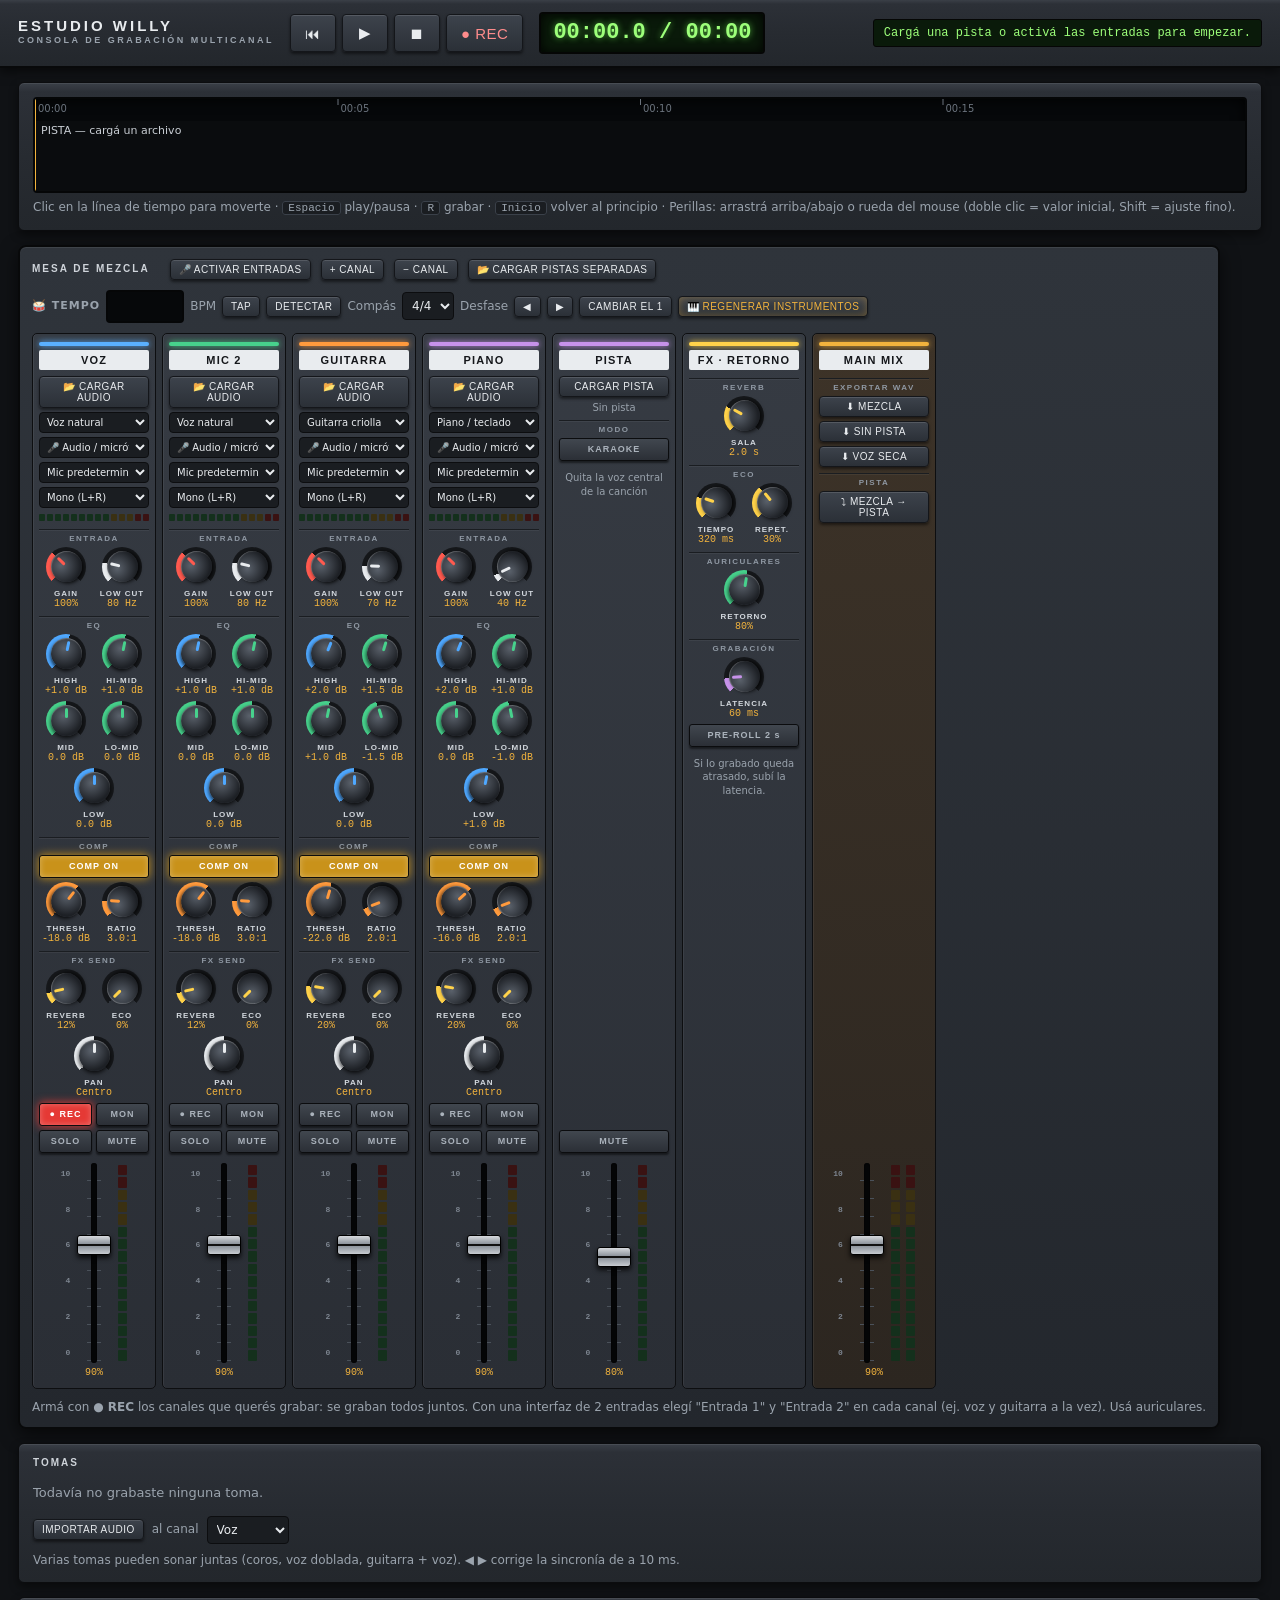
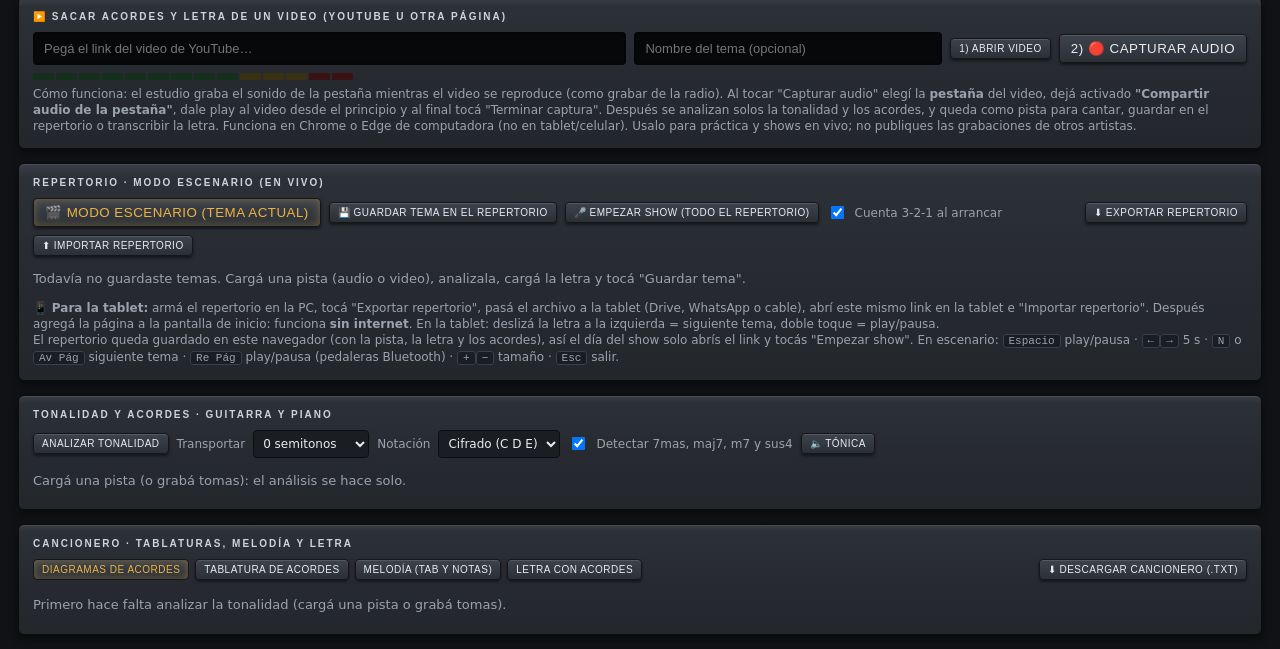
==== commit 590400d5: "Estudio: instrumentos virtuales por canal (piano, guitarras, bajo, cuerdas, órgano, sampler propio) " ====
--- a/estudio/index.html
+++ b/estudio/index.html
@@ -222,6 +222,9 @@
 
 .txin{background:#06080a;border:2px solid #050607;color:#e9ecef;border-radius:4px;padding:7px 9px;font:13px "Segoe UI",sans-serif}
 .txin:focus{outline:1px solid var(--acc)}
+
+.tempo{gap:6px;font-size:12px;color:var(--mut);margin:0 0 10px}
+.tempo select{font-size:12px}
 </style>
 </head>
 <body>
@@ -252,6 +255,14 @@
         <button id="bDelCh" class="small">− Canal</button>
         <label class="file"><input type="file" id="fStems" accept="audio/*,video/*" multiple><button class="small" onclick="this.previousElementSibling.click()" title="Elegí varios archivos: cada uno va a su propio canal">📂 Cargar pistas separadas</button></label>
         <input type="file" id="fChan" accept="audio/*,video/*" multiple style="display:none">
+      </div>
+      <div class="row tempo">
+        <b style="font-size:11px;letter-spacing:1px">🥁 TEMPO</b><input id="bpm" class="txin" type="number" min="40" max="240" step="0.5" style="width:78px"> BPM
+        <button id="bTap" class="small" title="Tocá en cada tiempo mientras suena el tema">Tap</button><button id="bDetT" class="small">Detectar</button>
+        Compás <select id="meter"><option>4/4</option><option>3/4</option><option>6/8</option></select>
+        Desfase <button id="bB0m" class="small">◀</button><button id="bB0p" class="small">▶</button><button id="bOne" class="small" title="Correr el tiempo fuerte (el 1)">Cambiar el 1</button>
+        <button id="bRegen" class="small on">🎹 Regenerar instrumentos</button>
+        <input type="file" id="fSmp" accept="audio/*" style="display:none">
       </div>
       <div class="strips" id="strips"></div>
       <p class="hint">Armá con <b>● REC</b> los canales que querés grabar: se graban todos juntos. Con una interfaz de 2 entradas elegí "Entrada 1" y "Entrada 2" en cada canal (ej. voz y guitarra a la vez). Usá auriculares.</p>
@@ -378,11 +389,11 @@
   t=t||{};
   const c={name:t.name||('Canal '+(i+1)),color:COLORS[i%COLORS.length],preset:t.preset||'Seca (sin efectos)',
     gain:1,hp:80,eq:[0,0,0,0,0],compOn:true,thr:-18,ratio:3,rev:0.12,dly:0,pan:0,vol:0.9,
-    mute:false,solo:false,arm:i===0,mon:false,dev:'',inp:'mono'};
+    mute:false,solo:false,arm:i===0,mon:false,dev:'',inp:'mono',src:'audio',pat:''};
   const p=CH_PRESETS[c.preset];if(p)Object.keys(p).forEach(k=>c[k]=Array.isArray(p[k])?p[k].slice():p[k]);
   return c;
 }
-const DEFG={sevenths:true,stageFs:46,countIn:true,trackVol:0.8,trackMute:false,karaoke:false,revSize:2,dlyTime:0.32,dlyFb:0.3,monitorVol:0.8,latency:60,preroll:false,masterVol:0.9};
+const DEFG={bpm:0,beat0:0,meter:'4/4',sevenths:true,stageFs:46,countIn:true,trackVol:0.8,trackMute:false,karaoke:false,revSize:2,dlyTime:0.32,dlyFb:0.3,monitorVol:0.8,latency:60,preroll:false,masterVol:0.9};
 let S={g:Object.assign({},DEFG),ch:CH_TEMPLATES.map((t,i)=>newCh(i,t))};
 try{const s=JSON.parse(localStorage.getItem('estudioWilly3')||'null');if(s&&s.g&&Array.isArray(s.ch)&&s.ch.length){
   S.g=Object.assign({},DEFG,s.g);S.ch=s.ch.map((c,i)=>Object.assign(newCh(i),c,{arm:!!c.arm,solo:false}));}}catch(e){}
@@ -536,8 +547,12 @@
     <div class="sname"><input type="text" value="${esc(c.name)}" data-name="${i}" title="Clic para renombrar"></div>
     <button class="small" data-load="${i}" style="width:100%" title="Cargar un archivo de audio en este canal">📂 Cargar audio</button>
     <select data-preset="${i}" title="Preset del canal">${preOpts}</select>
-    <select data-dev="${i}" title="Dispositivo de entrada">${devOpts}</select>
-    <select data-inp="${i}" title="Entrada de la interfaz">${inpOpts}</select>
+    <select data-src="${i}" title="Fuente del canal">${Object.keys(INSTR).map(k=>`<option value="${k}"${k===(c.src||'audio')?' selected':''}>${INSTR[k]}</option>`).join('')}</select>
+    ${(c.src||'audio')==='audio'?`<select data-dev="${i}" title="Dispositivo de entrada">${devOpts}</select>
+    <select data-inp="${i}" title="Entrada de la interfaz">${inpOpts}</select>`:
+    `<select data-pat="${i}" title="Ritmo">${Object.keys(PATS).map(k=>`<option value="${k}"${k===(c.pat||DEFPAT[c.src])?' selected':''}>${PATS[k]}</option>`).join('')}</select>
+    ${c.src==='sampler'?`<button class="small" data-smp="${i}" style="width:100%">${samplers[i]?'✓ Nota cargada':'🎛️ Cargar nota'}</button><select data-smproot="${i}" title="¿Qué nota es el sonido cargado?">${Array.from({length:25},(_,k)=>48+k).map(m=>`<option value="${m}"${m===(samplers[i]?samplers[i].root:60)?' selected':''}>Es ${NES[m%12]}${Math.floor(m/12)-1}</option>`).join('')}</select>`:''}
+    <button class="small on" data-gen="${i}" style="width:100%">🎹 Generar</button>`}
     <div class="ledh" id="inL${i}" title="Señal de entrada"></div>
     <div class="sec">ENTRADA</div>
     <div class="krow">${kn(p+'gain','Gain',0,3,0.01,'pct','red')}${kn(p+'hp','Low cut',20,300,1,'hz','wht')}</div>
@@ -592,6 +607,15 @@
   el.querySelectorAll('[data-dev],[data-inp]').forEach(x=>x.addEventListener('change',async()=>{const i=+(x.dataset.dev??x.dataset.inp);
     if(x.dataset.dev!==undefined)S.ch[i].dev=x.value;else S.ch[i].inp=x.value;save();
     if(inputsOn){try{await connectInput(i);msg('Entrada del canal '+S.ch[i].name+' cambiada.');}catch(e){msg('No pude abrir esa entrada.',true);}}}));
+  el.querySelectorAll('[data-src]').forEach(x=>x.onchange=()=>{const i=+x.dataset.src,c=S.ch[i];c.src=x.value;c.pat=DEFPAT[c.src]||'';
+    if(c.src!=='audio'){c.arm=false;const pm={piano:'Piano / teclado',nylon:'Guitarra criolla',steel:'Guitarra acústica',bass:'Seca (sin efectos)',pad:'Voz balada',organ:'Piano / teclado',sampler:'Seca (sin efectos)'}[c.src];
+      const p=CH_PRESETS[pm];if(p){c.preset=pm;Object.keys(p).forEach(k=>c[k]=Array.isArray(p[k])?p[k].slice():p[k]);}
+      if(/^(Canal \d+|Mic 2|Voz|Guitarra|Piano|Piano|Guitarra criolla|Guitarra acero|Bajo|Cuerdas \(pad\)|Órgano|Sampler propio)$/.test(c.name))c.name=INSTR[c.src].replace(/^\S+\s/,'').slice(0,14);}
+    save();renderDesk();applyAll();if(c.src!=='audio'&&c.src!=='sampler'&&chordSegs.length)genInstrument(i);});
+  el.querySelectorAll('[data-pat]').forEach(x=>x.onchange=()=>{const i=+x.dataset.pat;S.ch[i].pat=x.value;save();if(chordSegs.length)genInstrument(i);});
+  el.querySelectorAll('[data-gen]').forEach(b=>b.onclick=()=>genInstrument(+b.dataset.gen));
+  el.querySelectorAll('[data-smp]').forEach(b=>b.onclick=()=>{smpTarget=+b.dataset.smp;$('#fSmp').click();});
+  el.querySelectorAll('[data-smproot]').forEach(x=>x.onchange=()=>{const i=+x.dataset.smproot;if(samplers[i])samplers[i].root=+x.value;else samplers[i]={buf:null,root:+x.value};});
   el.querySelectorAll('[data-load]').forEach(b=>b.onclick=()=>{chanTarget=+b.dataset.load;$('#fChan').click();});
   $('#fTrack').onchange=loadTrack;
   $('#bExpMix').onclick=()=>render('mix');$('#bBounce').onclick=bounceToTrack;$('#bExpCh').onclick=()=>render('canales');$('#bExpSeca').onclick=()=>render('seca');
@@ -659,6 +683,133 @@
   msg('La mezcla ahora es la PISTA (las tomas quedaron apagadas para que no suenen dos veces). Ya la podés usar en el escenario o guardarla en el repertorio.');
   if(!KEY)analyzeKey();
 }
+
+/* =================== Instrumentos virtuales =================== */
+const INSTR={audio:'🎤 Audio / micrófono',piano:'🎹 Piano',nylon:'🎸 Guitarra criolla',steel:'🎸 Guitarra acero',bass:'🎸 Bajo',pad:'🎻 Cuerdas (pad)',organ:'⛪ Órgano',sampler:'🎛️ Sampler propio'};
+const PATS={largo:'Acorde largo',negras:'Un golpe por tiempo',rasgueo:'Rasgueo',arpegio:'Arpegio',bajo:'Bajo: tónica y quinta'};
+const DEFPAT={piano:'negras',nylon:'rasgueo',steel:'rasgueo',bass:'bajo',pad:'largo',organ:'largo',sampler:'negras'};
+const noteCache=new Map(),samplers={};let smpTarget=0;
+function normPeak(y,p){let m=1e-9;for(const v of y)m=Math.max(m,Math.abs(v));const k=p/m;for(let i=0;i<y.length;i++)y[i]*=k;const f=Math.min(y.length,Math.floor(y.length*0.03));for(let i=0;i<f;i++)y[y.length-1-i]*=i/f;return y;}
+function ksNote(sr,midi,kind){ // cuerda pulsada (Karplus-Strong)
+  const f=440*Math.pow(2,(midi-69)/12),T=kind==='bass'?1.6:kind==='steel'?3.2:2.4,n=Math.floor(sr*(kind==='bass'?2:3.5)),y=new Float32Array(n);
+  const L=sr/f-0.5,N=Math.floor(L),fr=L-N,d=Math.pow(0.001,1/(f*T*Math.pow(261/f,0.25)));
+  for(let i=0;i<N+2&&i<n;i++)y[i]=Math.random()*2-1;
+  for(let k=0;k<(kind==='steel'?1:kind==='bass'?6:3);k++)for(let i=1;i<N+2&&i<n;i++)y[i]=0.5*(y[i]+y[i-1]);
+  for(let i=N+2;i<n;i++){const a=(1-fr)*y[i-N]+fr*y[i-N-1],b=(1-fr)*y[i-N-1]+fr*y[i-N-2];y[i]=d*0.5*(a+b);}
+  if(kind!=='steel'){let p=0;const a=kind==='bass'?0.35:0.55;for(let i=0;i<n;i++){p+=a*(y[i]-p);y[i]=p;}}
+  if(kind==='bass'){for(let i=0;i<n;i++){const t=i/sr;y[i]+=0.6*Math.sin(2*Math.PI*f*t)*Math.exp(-t*1.8)*Math.min(1,t*300);}}
+  return normPeak(y,0.6);
+}
+function pianoNote(sr,midi){
+  const f=440*Math.pow(2,(midi-69)/12),n=Math.floor(sr*3.5),y=new Float32Array(n),B=0.00035;
+  for(let k=1;k<=12;k++){const fk=k*f*Math.sqrt(1+B*k*k);if(fk>sr/2.3)break;const a=(k===1?1:0.75)/Math.pow(k,1.15),dk=(0.7+0.4*k)*Math.pow(f/261,0.45),
+    w=2*Math.PI*fk/sr,cw=Math.cos(w),sw=Math.sin(w),ed=Math.exp(-dk/sr);let s=Math.sin(Math.random()*6.28),c=Math.cos(Math.asin(s)),e=a;
+    for(let i=0;i<n;i++){y[i]+=e*s;const ns=s*cw+c*sw;c=c*cw-s*sw;s=ns;e*=ed;}}
+  for(let i=0;i<n;i++){const t=i/sr;y[i]*=Math.min(1,t*400);if(t<0.02)y[i]+=(Math.random()*2-1)*0.08*(1-t/0.02);}
+  return normPeak(y,0.6);
+}
+function noteBuf(src,midi,sr){const k=src+':'+midi+':'+sr;if(noteCache.has(k))return noteCache.get(k);
+  const y=src==='piano'?pianoNote(sr,midi):ksNote(sr,midi,src);const b=new AudioBuffer({length:y.length,numberOfChannels:1,sampleRate:sr});b.copyToChannel(y,0);noteCache.set(k,b);return b;}
+const inWin=(pc,lo)=>lo+md(pc-lo);
+function voicing(src,root,q){
+  const pcs=QI[q].map(iv=>md(root+iv));
+  if(src==='nylon'||src==='steel'){const sh=shapeOf(root,q);return {notes:sh.map((f,s)=>f<0?null:TUNE[s]+f).filter(v=>v!=null),bass:null};}
+  if(src==='bass'){const r=28+md(root-4);return {notes:[r],bass:r,fifth:r+7};}
+  if(src==='pad'||src==='organ'){return {notes:[43+md(root-7)].concat(pcs.map(pc=>inWin(pc,55)).sort((a,b)=>a-b)),bass:43+md(root-7)};}
+  const b=40+md(root-4);return {notes:pcs.map(pc=>inWin(pc,60)).sort((a,b)=>a-b),bass:b,fifth:b+7};
+}
+function patternSteps(p,m){const n=m==='4/4'?8:6,a=new Array(n).fill('');
+  if(p==='largo')a[0]='H';
+  else if(p==='negras'){(m==='4/4'?[0,2,4,6]:m==='3/4'?[0,2,4]:[0,3]).forEach(k=>a[k]='H');}
+  else if(p==='rasgueo'){const r=m==='4/4'?['D','','D','U','','U','D','U']:m==='3/4'?['D','','D','U','D','U']:['D','','U','D','','U'];r.forEach((v,k)=>a[k]=v);}
+  else if(p==='arpegio')a.fill('A');
+  else if(p==='bajo'){a[0]='B';if(m==='4/4')a[4]='F';else if(m==='6/8')a[3]='F';else a[4]='F';}
+  return a;}
+function buildEvents(src,pat,segs){
+  const m=S.g.meter||'4/4',sub=m==='6/8'?3:2,bpb=m==='3/4'?3:m==='6/8'?2:4,beat=60/S.g.bpm,step=beat/sub,n=bpb*sub,P=patternSteps(pat,m);
+  const t0=segs[0].t0,tEnd=segs[segs.length-1].t1,ev=[];let g0=S.g.beat0;while(g0>t0-0.01)g0-=n*step;
+  let last=null;
+  for(let k=0;;k++){const t=g0+k*step;if(t>=tEnd)break;if(t<t0-0.06)continue;
+    const ci=chordAt(t+0.03),sg=chordSegs[ci];if(!sg||sg.q==='N'){last=null;continue;}
+    const key=sg.root+sg.q,code=P[((k%n)+n)%n],chg=key!==last;
+    if(code)ev.push({t,code,root:sg.root,q:sg.q,k,acc:((k%n)+n)%n===0});
+    else if(chg&&(pat==='largo'||pat==='negras'||pat==='bajo'))ev.push({t,code:pat==='bajo'?'B':'H',root:sg.root,q:sg.q,k,acc:true});
+    last=key;}
+  ev.forEach((e,j)=>{const nx=ev[j+1];e.d=Math.max(0.08,(nx?nx.t:e.t+2)-e.t);});
+  return ev;
+}
+function playNote(oc,out,src,midi,t,d,vel,ch){
+  if(t<0)return;const g=oc.createGain();g.connect(out);
+  if(src==='pad'){const lp=oc.createBiquadFilter();lp.type='lowpass';lp.frequency.value=1800;lp.connect(g);
+    [-7,7].forEach(dt=>{const o=oc.createOscillator();o.type='sawtooth';o.frequency.value=440*Math.pow(2,(midi-69)/12);o.detune.value=dt;o.connect(lp);o.start(t);o.stop(t+d+0.6);});
+    g.gain.setValueAtTime(0,t);g.gain.linearRampToValueAtTime(0.05*vel,t+0.25);g.gain.setValueAtTime(0.05*vel,t+Math.max(0.26,d));g.gain.linearRampToValueAtTime(0,t+d+0.5);return;}
+  if(src==='organ'){const o=oc.createOscillator();o.setPeriodicWave(organWave(oc));o.frequency.value=440*Math.pow(2,(midi-69)/12);o.connect(g);o.start(t);o.stop(t+d+0.15);
+    g.gain.setValueAtTime(0,t);g.gain.linearRampToValueAtTime(0.07*vel,t+0.01);g.gain.setValueAtTime(0.07*vel,t+d);g.gain.linearRampToValueAtTime(0,t+d+0.1);return;}
+  const s=oc.createBufferSource();
+  if(src==='sampler'){const sp=samplers[ch];s.buffer=sp.buf;s.playbackRate.value=Math.pow(2,(midi-sp.root)/12);}else s.buffer=noteBuf(src,midi,oc.sampleRate);
+  s.connect(g);const gain={piano:0.33,nylon:0.42,steel:0.36,bass:0.6,sampler:0.4}[src]*vel;g.gain.setValueAtTime(gain,t);
+  const rel=src==='piano'||src==='sampler'?0.12:0.05;g.gain.setTargetAtTime(0,t+d,rel);s.start(t);s.stop(t+d+rel*6);
+}
+let _organ=null;function organWave(oc){return oc.createPeriodicWave(new Float32Array(9),new Float32Array([0,1,0.8,0.45,0.25,0.3,0,0.15,0.12]));}
+function playEvent(oc,out,src,e,ch){
+  const v=voicing(src,e.root,e.q),hum=()=>(Math.random()-0.5)*0.012,vel=(e.acc?1.08:0.92)*(0.92+Math.random()*0.16);
+  const c=e.code;
+  if(src==='bass'){const m=c==='F'?v.fifth:v.bass;if(c==='U')return;playNote(oc,out,src,m,e.t+hum(),e.d,vel,ch);return;}
+  if(c==='B'||c==='F'){const m=c==='F'?(v.fifth||v.notes[0]+7):(v.bass||v.notes[0]);playNote(oc,out,src,m,e.t+hum(),e.d,vel,ch);return;}
+  if(c==='A'){const ns=(v.bass?[v.bass]:[]).concat(v.notes),L=ns.length,seq=L>1?ns.concat(ns.slice(1,-1).reverse()):ns,m=seq[e.k%seq.length];
+    playNote(oc,out,src,m,e.t+hum(),Math.max(e.d,0.6),vel*0.85,ch);return;}
+  let ns=v.notes.slice();if(c==='H'&&v.bass&&src!=='pad'&&src!=='organ')ns=[v.bass].concat(ns);
+  if(c==='U')ns=ns.slice(-4).reverse();
+  const gap=(src==='nylon'||src==='steel')?(c==='U'?0.009:0.014):0.004;
+  ns.forEach((m,j)=>playNote(oc,out,src,m,e.t+j*gap+hum()*0.3,e.d,vel*(c==='U'?0.7:1),ch));
+}
+async function estimateTempo(){
+  const SR=11025,src=await monoOf(SR);if(!src)return false;const x=src.data,H=128,W=256,nF=Math.floor((x.length-W)/H);if(nF<200)return false;
+  const env=new Float32Array(nF);let prev=0;for(let f=0;f<nF;f++){let s=0;for(let i=0;i<W;i++){const v=x[f*H+i];s+=v*v;}const e=Math.log1p(100*Math.sqrt(s/W));env[f]=Math.max(0,e-prev);prev=e;}
+  const fps=SR/H,M=Math.round(fps*0.4),on=new Float32Array(nF);let acc=0;for(let f=0;f<nF;f++){acc+=env[f];if(f>=M)acc-=env[f-M];on[f]=Math.max(0,env[f]-acc/Math.min(f+1,M));}
+  let best={s:-1,bpm:100};
+  for(let bpm=55;bpm<=190;bpm+=0.5){const lag=60/bpm*fps;let s=0;for(let f=0;f+2*lag+1<nF;f++){const a=f+lag,i=Math.floor(a),fr=a-i,b=f+2*lag,j=Math.floor(b),gr=b-j;
+      s+=on[f]*((1-fr)*on[i]+fr*on[i+1])+0.5*on[f]*((1-gr)*on[j]+gr*on[j+1]);}
+    s*=Math.exp(-0.5*Math.pow(Math.log2(bpm/105)/0.9,2));if(s>best.s)best={s,bpm};}
+  const lag=60/best.bpm*fps;let ph={s:-1,p:0};for(let p=0;p<lag;p+=0.5){let s=0;for(let k=0;p+k*lag<nF;k++)s+=on[Math.round(p+k*lag)]||0;if(s>ph.s)ph={s,p};}
+  const bt=60/best.bpm;let b0=ph.p/fps+src.offset;const c0=chordSegs.find(c=>c.q!=='N');if(c0){const k=Math.round((c0.t0-b0)/bt);b0=b0+k*bt;}
+  // el "1": la fase del compás donde caen más cambios de acorde
+  const bpb=S.g.meter==='3/4'?3:S.g.meter==='6/8'?2:4,bar=bpb*bt,chg=chordSegs.filter((c,k)=>k>0&&c.q!=='N').map(c=>c.t0);
+  if(chg.length>=2){let bj={s:-1,j:0};for(let j=0;j<bpb;j++){const o=b0+j*bt;let sc=0;chg.forEach(t=>{let r=((t-o)%bar+bar)%bar;r=Math.min(r,bar-r);sc+=Math.exp(-Math.pow(r/(bt*0.35),2));});if(sc>bj.s)bj={s:sc,j};}b0+=bj.j*bt;}
+  S.g.bpm=Math.round(best.bpm*2)/2;S.g.beat0=b0;save();syncTempoUI();draw();return true;
+}
+function syncTempoUI(){const b=$('#bpm');if(b)b.value=S.g.bpm||'';const m=$('#meter');if(m)m.value=S.g.meter||'4/4';}
+async function genInstrument(i,quiet){
+  const c=S.ch[i];if(!c||c.src==='audio')return;
+  const segs=chordSegs.filter(x=>x.q!=='N');if(!segs.length){msg('Primero hacen falta los acordes: cargá la pista y analizá la tonalidad.',true);return;}
+  if(c.src==='sampler'&&!(samplers[i]&&samplers[i].buf)){msg('Cargá una nota para el sampler propio (botón 🎛️ Cargar nota).',true);return;}
+  initCtx();if(!(S.g.bpm>0)){msg('Detectando el tempo…');if(!(await estimateTempo())){msg('No pude detectar el tempo: escribilo o usá Tap.',true);return;}}
+  if(!quiet)msg('Generando '+INSTR[c.src]+'…');await new Promise(r=>setTimeout(r,20));
+  const sr=ctx.sampleRate,end=segs[segs.length-1].t1+3,oc=new OfflineAudioContext(2,Math.ceil(end*sr),sr),out=oc.createGain();out.connect(oc.destination);
+  const pat=c.pat||DEFPAT[c.src];buildEvents(c.src,pat,segs).forEach(e=>playEvent(oc,out,c.src,e,i));
+  const buf=await oc.startRendering();let pk=1e-9;for(let k=0;k<2;k++){const d=buf.getChannelData(k);for(let j=0;j<d.length;j+=4)pk=Math.max(pk,Math.abs(d[j]));}
+  const sc=0.7/pk;for(let k=0;k<2;k++){const d=buf.getChannelData(k);for(let j=0;j<d.length;j++)d[j]*=sc;}
+  const was=playing;if(was)pause();
+  takes=takes.filter(t=>!(t.ch===i&&t.gen));takes.push({id:++takeCount,ch:i,name:INSTR[c.src].replace(/^\S+\s/,'')+' · '+PATS[pat],buf,start:0,on:true,gen:true});
+  renderTakes();draw();if(was)play();
+  if(!quiet)msg(INSTR[c.src].replace(/^\S+\s/,'')+' listo ('+PATS[pat]+', '+S.g.bpm+' BPM '+S.g.meter+'). Si no va a tiempo, ajustá el tempo o el desfase y tocá "Regenerar".');
+}
+async function regenAll(){const ids=S.ch.map((c,i)=>c.src&&c.src!=='audio'?i:-1).filter(i=>i>=0);if(!ids.length){msg('No hay canales con instrumento. Elegí uno en el selector de fuente de un canal.',true);return;}
+  for(const i of ids)await genInstrument(i,true);msg('Instrumentos regenerados ('+S.g.bpm+' BPM, '+S.g.meter+').');}
+$('#fSmp').onchange=async e=>{const f=e.target.files[0];e.target.value='';if(!f)return;try{const b=await decodeFile(f);
+  const root=samplers[smpTarget]?samplers[smpTarget].root:60;samplers[smpTarget]={buf:trimBuffer(b,leadingSilence(b)),root};renderDesk();msg('Nota cargada en el sampler. Indicá qué nota es y tocá "Generar".');}catch(err){msg('No se pudo leer el sonido.',true);}};
+let taps=[];
+$('#bTap').onclick=()=>{const now=performance.now();taps=taps.filter(t=>now-t<3000);taps.push(now);
+  if(taps.length>=3){const iv=(taps[taps.length-1]-taps[0])/(taps.length-1);S.g.bpm=Math.round(60000/iv*2)/2;if(playing)S.g.beat0=curPos()-(ctx.outputLatency||0.02);save();syncTempoUI();draw();msg('Tempo: '+S.g.bpm+' BPM'+(playing?' (el último toque marca un tiempo fuerte)':'')+'.');}
+  else msg('Seguí tocando "Tap" en cada tiempo…');};
+$('#bDetT').onclick=async()=>{msg('Detectando el tempo…');if(await estimateTempo())msg('Tempo detectado: '+S.g.bpm+' BPM. Revisalo con "Tap" si te parece el doble o la mitad.');else msg('Falta una pista o tomas para detectar el tempo.',true);};
+$('#bpm').onchange=e=>{S.g.bpm=+e.target.value||0;save();draw();};
+$('#meter').onchange=e=>{S.g.meter=e.target.value;save();draw();};
+$('#bB0m').onclick=()=>{S.g.beat0-=0.02;save();draw();msg('Desfase −20 ms: tocá "Regenerar".');};
+$('#bB0p').onclick=()=>{S.g.beat0+=0.02;save();draw();msg('Desfase +20 ms: tocá "Regenerar".');};
+$('#bOne').onclick=()=>{if(S.g.bpm>0){S.g.beat0+=60/S.g.bpm;save();draw();msg('El tiempo fuerte se corrió un tiempo: tocá "Regenerar".');}};
+$('#bRegen').onclick=regenAll;
+syncTempoUI();
 
 /* =================== Transporte =================== */
 const totalDur=()=>Math.max(trackBuf?trackBuf.duration:0,...takes.map(t=>t.start+t.buf.duration),0);
@@ -780,6 +931,8 @@
   const g=tl.getContext('2d');g.scale(dpr,dpr);g.clearRect(0,0,W,H);
   const vd=viewDur(),x=t=>t/vd*W;g.fillStyle='#6b737d';g.font='10px system-ui';
   const stepT=vd>240?30:vd>90?10:5;for(let t=0;t<vd;t+=stepT){g.fillRect(x(t),0,1,6);g.fillText(fmtS(t),x(t)+3,13);}
+  if(S.g.bpm>0){const bt=60/S.g.bpm,bpb=S.g.meter==='3/4'?3:S.g.meter==='6/8'?2:4;if(W/(vd/bt)>3){let b0=S.g.beat0;while(b0>bt)b0-=bt;
+    for(let k=0,t=b0;t<vd;k++,t=b0+k*bt){if(t<0)continue;const isBar=Math.round((t-S.g.beat0)/bt)%bpb===0;g.fillStyle=isBar?'#f2b33d':'#3a4048';g.fillRect(x(t),isBar?14:17,1,isBar?8:5);}g.fillStyle='#6b737d';}}
   let y=22;
   L.forEach((l,i)=>{
     g.fillStyle=i%2?'#0d0f12':'#0a0c0e';g.fillRect(0,y,W,l.h);
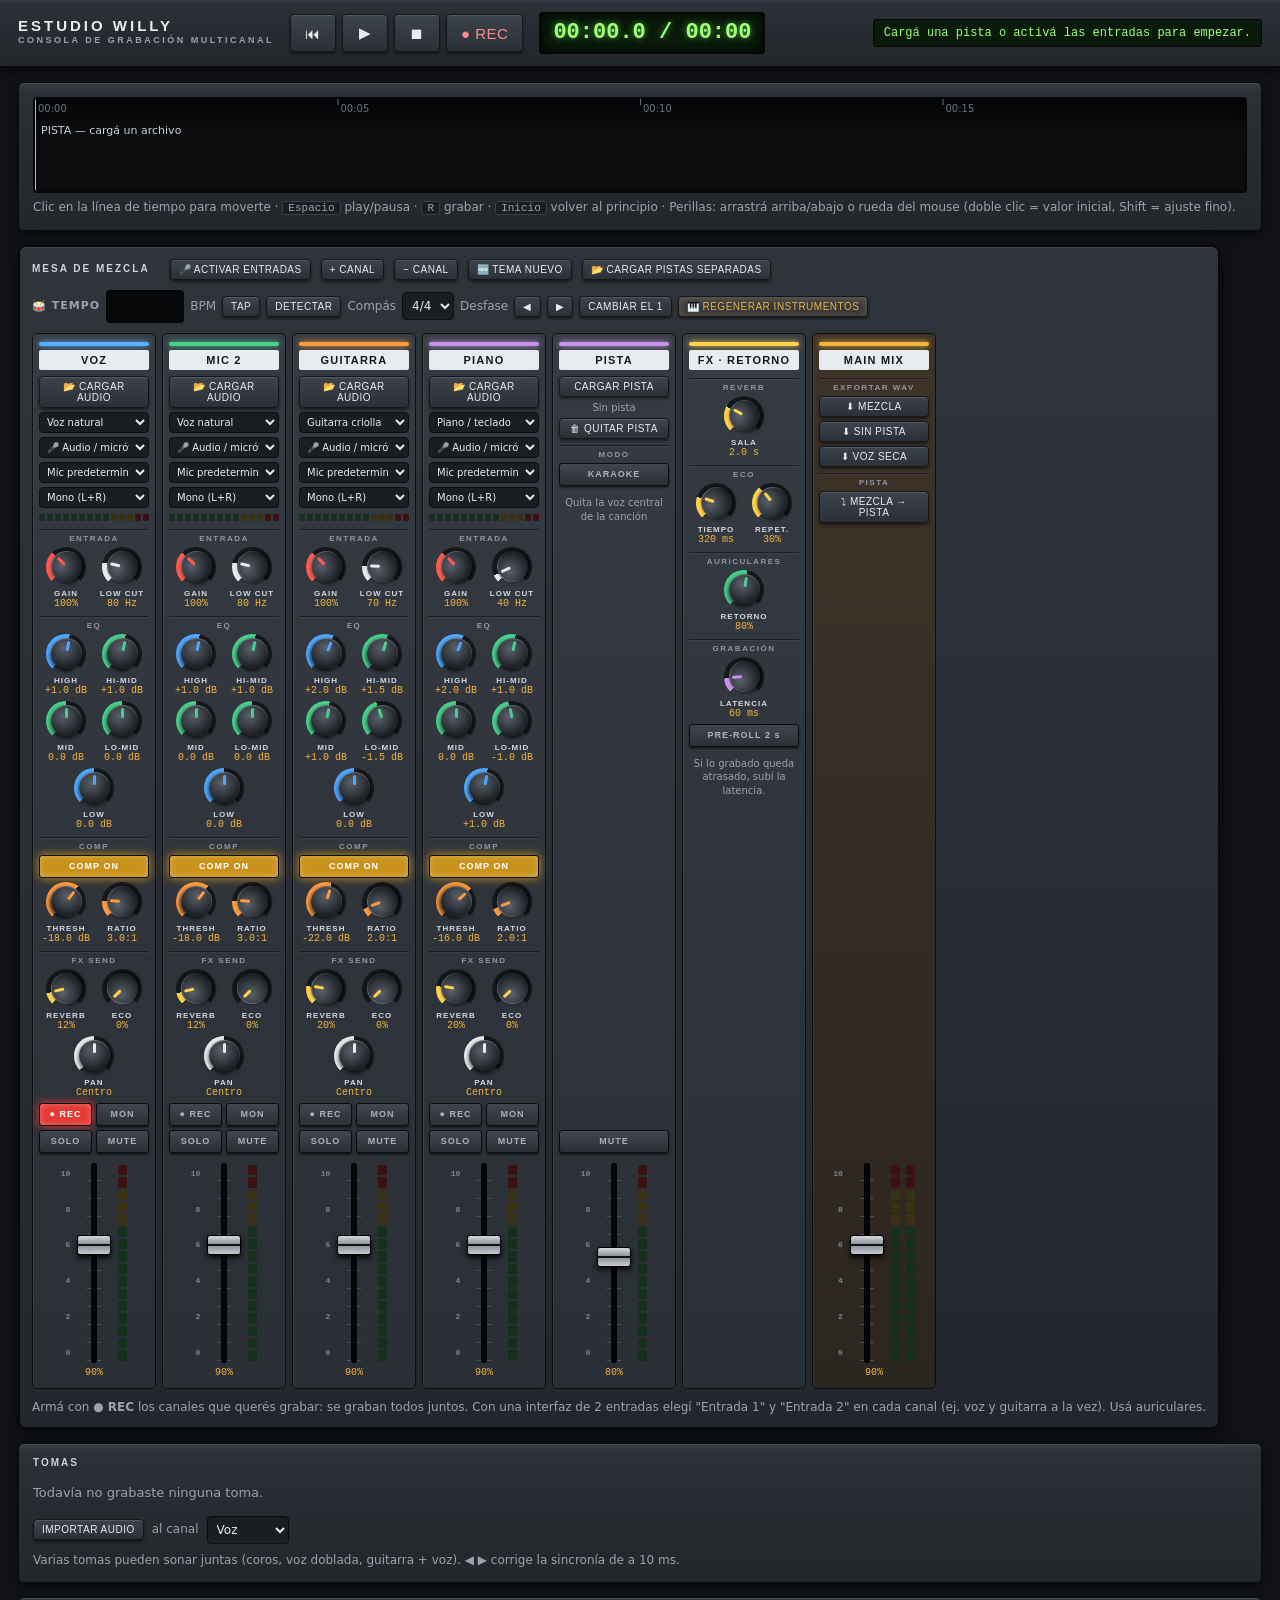
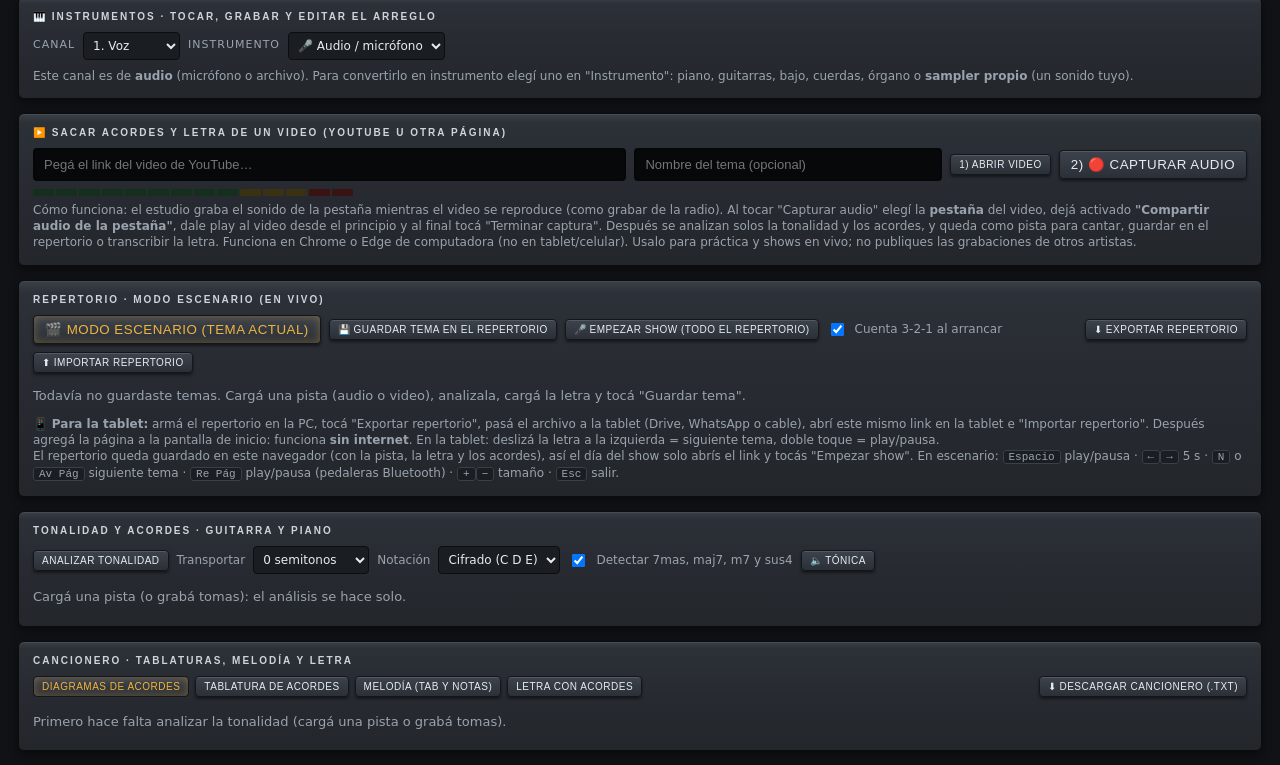
==== commit cfc82929: "Estudio: panel de instrumentos (teclado en pantalla/PC/MIDI, grabar notas, editor de notas, importar" ====
--- a/estudio/index.html
+++ b/estudio/index.html
@@ -225,6 +225,24 @@
 
 .tempo{gap:6px;font-size:12px;color:var(--mut);margin:0 0 10px}
 .tempo select{font-size:12px}
+
+#instPanel .lbl{font-size:11px;letter-spacing:1px;color:var(--mut);text-transform:uppercase}
+.smpbox{display:inline-flex;gap:6px;align-items:center;flex-wrap:wrap;background:#1a1408;border:1px solid #6b4f12;border-radius:6px;padding:5px 8px;font-size:12px}
+.isecs{display:grid;grid-template-columns:repeat(auto-fit,minmax(280px,1fr));gap:10px;margin:8px 0}
+.isec{background:#1a1d21;border:1px solid #0c0d0f;border-radius:6px;padding:8px 10px}
+.isec>b{display:block;font-size:12px;color:var(--acc);margin-bottom:2px}
+.isec .row{margin:6px 0 0}
+#iRec.rec-on{background:linear-gradient(#ff4d4d,#b51d1d);color:#fff;animation:pulse 1s infinite}
+.kbd{position:relative;height:120px;display:flex;margin:10px 0;user-select:none;touch-action:none}
+.kbd .wk{flex:1;background:linear-gradient(#fff,#e6e6e6);border:1px solid #333;border-radius:0 0 5px 5px;position:relative;display:flex;flex-direction:column;justify-content:flex-end;align-items:center;padding-bottom:4px;cursor:pointer}
+.kbd .wk span{font-size:9px;color:#555}.kbd .wk i{font-style:normal;font-size:10px;color:#999;font-weight:700}
+.kbd .bk{position:absolute;top:0;height:62%;background:linear-gradient(#333,#000);border-radius:0 0 4px 4px;z-index:2;cursor:pointer;display:flex;align-items:flex-end;justify-content:center;padding-bottom:3px}
+.kbd .bk i{font-style:normal;font-size:9px;color:#aaa;font-weight:700}
+.kbd .wk.down{background:linear-gradient(#ffe7a8,#f2b33d)}.kbd .bk.down{background:linear-gradient(#a8751d,#f2b33d)}
+#prWrap{border:2px solid #050607;border-radius:4px;overflow:hidden;background:#0b0d10}
+#pr{display:block;width:100%;cursor:crosshair;touch-action:none}
+.prbar{gap:6px;font-size:12px;color:var(--mut)}
+.smpbox[hidden],#iBody[hidden],#iAudioMsg[hidden]{display:none!important}
 </style>
 </head>
 <body>
@@ -253,6 +271,7 @@
         <button id="bInputs" class="small">🎤 Activar entradas</button>
         <button id="bAddCh" class="small">+ Canal</button>
         <button id="bDelCh" class="small">− Canal</button>
+        <button id="bNew" class="small" title="Borra pista, tomas, notas y letra">🆕 Tema nuevo</button>
         <label class="file"><input type="file" id="fStems" accept="audio/*,video/*" multiple><button class="small" onclick="this.previousElementSibling.click()" title="Elegí varios archivos: cada uno va a su propio canal">📂 Cargar pistas separadas</button></label>
         <input type="file" id="fChan" accept="audio/*,video/*" multiple style="display:none">
       </div>
@@ -278,6 +297,41 @@
       <p class="hint">Varias tomas pueden sonar juntas (coros, voz doblada, guitarra + voz). ◀ ▶ corrige la sincronía de a 10 ms.</p>
     </section>
   </div>
+
+
+  <section class="panel" id="instPanel">
+    <h2>🎹 Instrumentos · tocar, grabar y editar el arreglo</h2>
+    <div class="row">
+      <span class="lbl">Canal</span><select id="iCh"></select>
+      <span class="lbl">Instrumento</span><select id="iSrc"></select>
+      <span id="iSmpBox" class="smpbox" hidden>🎛️ Sonido del sampler: <b id="iSmpStat"></b>
+        <button class="small" id="iSmpLoad">⬆ Cargar sonido</button><button class="small" id="iSmpMic">🎤 Grabar nota (3 s)</button>
+        es la nota <select id="iSmpRoot"></select><button class="small" id="iSmpTest">▶ Probar</button></span>
+    </div>
+    <div id="iAudioMsg" class="hint">Este canal es de <b>audio</b> (micrófono o archivo). Para convertirlo en instrumento elegí uno en "Instrumento": piano, guitarras, bajo, cuerdas, órgano o <b>sampler propio</b> (un sonido tuyo).</div>
+    <div id="iBody">
+      <div class="isecs">
+        <div class="isec"><b>1 · Acompañamiento automático</b><span class="hint">Toca solo los acordes del tema, al tempo de arriba.</span>
+          <div class="row">Ritmo <select id="iPat"></select><button class="small on" id="iGen">🎼 Generar desde los acordes</button></div></div>
+        <div class="isec"><b>2 · Tocar y grabar</b><span class="hint">Tocá en el teclado de abajo, con el teclado de la PC o con un teclado MIDI.</span>
+          <div class="row"><button id="iRec">● Grabar lo que toco</button><button class="small" id="iMidi">🎹 Conectar teclado MIDI</button>
+            <label class="chk" style="margin:0"><input type="checkbox" id="iKeys" checked> Teclado de la PC</label>
+            Octava <button class="small" id="iOctD">−</button><b id="iOct">4</b><button class="small" id="iOctU">+</button></div></div>
+        <div class="isec"><b>3 · Partitura MIDI</b><span class="hint">Cargá un .mid y lo toca con este instrumento.</span>
+          <div class="row"><label class="file"><input type="file" id="fMidi" accept=".mid,.midi,audio/midi"><button class="small" onclick="this.previousElementSibling.click()">⬆ Importar MIDI</button></label><button class="small" id="iMidiExp">⬇ Exportar MIDI</button></div></div>
+      </div>
+      <div id="kbd" class="kbd"></div>
+      <div class="row prbar">
+        <b style="font-size:12px">✏️ Editor de notas</b> <span class="hint" id="iNoteCount" style="margin:0"></span>
+        Cuadrícula <select id="iGrid"><option value="free">Libre</option><option value="beat">1 tiempo</option><option value="8" selected>1/8</option><option value="16">1/16</option></select>
+        <button class="small" id="iQuant">Cuantizar</button><button class="small" id="iShiftL">◀ mover</button><button class="small" id="iShiftR">mover ▶</button>
+        Zoom <button class="small" id="iZo">−</button><button class="small" id="iZi">+</button><button class="small" id="iFollow">⏵ Seguir reproducción</button>
+        <button class="small" id="iClear">🗑 Borrar todas</button><span class="hint" id="iInfo" style="margin:0"></span>
+      </div>
+      <div id="prWrap"><canvas id="pr"></canvas></div>
+      <p class="hint">Clic en un lugar vacío = nueva nota (arrastrá para alargarla) · arrastrá una nota para moverla, o su borde derecho para cambiar la duración · doble clic o clic derecho = borrar · Supr = borrar la seleccionada · rueda = subir/bajar notas, Shift+rueda = avanzar en el tiempo, Ctrl+rueda = zoom · clic arriba (en los acordes) = ir a ese momento. Teclado de la PC: A W S E D F T G Y H U J K = Do a Do, Z/X cambia de octava.</p>
+    </div>
+  </section>
 
   <div class="grid">
     <section class="panel full">
@@ -550,9 +604,7 @@
     <select data-src="${i}" title="Fuente del canal">${Object.keys(INSTR).map(k=>`<option value="${k}"${k===(c.src||'audio')?' selected':''}>${INSTR[k]}</option>`).join('')}</select>
     ${(c.src||'audio')==='audio'?`<select data-dev="${i}" title="Dispositivo de entrada">${devOpts}</select>
     <select data-inp="${i}" title="Entrada de la interfaz">${inpOpts}</select>`:
-    `<select data-pat="${i}" title="Ritmo">${Object.keys(PATS).map(k=>`<option value="${k}"${k===(c.pat||DEFPAT[c.src])?' selected':''}>${PATS[k]}</option>`).join('')}</select>
-    ${c.src==='sampler'?`<button class="small" data-smp="${i}" style="width:100%">${samplers[i]?'✓ Nota cargada':'🎛️ Cargar nota'}</button><select data-smproot="${i}" title="¿Qué nota es el sonido cargado?">${Array.from({length:25},(_,k)=>48+k).map(m=>`<option value="${m}"${m===(samplers[i]?samplers[i].root:60)?' selected':''}>Es ${NES[m%12]}${Math.floor(m/12)-1}</option>`).join('')}</select>`:''}
-    <button class="small on" data-gen="${i}" style="width:100%">🎹 Generar</button>`}
+    `<button class="small on" data-edit="${i}" style="width:100%" title="Tocar, grabar y editar las notas de este instrumento">🎹 Tocar / editar</button>`}
     <div class="ledh" id="inL${i}" title="Señal de entrada"></div>
     <div class="sec">ENTRADA</div>
     <div class="krow">${kn(p+'gain','Gain',0,3,0.01,'pct','red')}${kn(p+'hp','Low cut',20,300,1,'hz','wht')}</div>
@@ -577,6 +629,7 @@
     <div class="cbar"></div><div class="sname"><input type="text" value="PISTA" disabled></div>
     <div class="mini"><label class="file"><input type="file" id="fTrack" accept="audio/*,video/*"><button class="small" style="width:100%" onclick="this.previousElementSibling.click()">Cargar pista</button></label></div>
     <div class="tname" id="trackName">${esc(trackName||'Sin pista')}</div>
+    <button class="small" id="bDelTrack" style="width:100%" title="Quitar la pista cargada">🗑 Quitar pista</button>
     <div class="sec">MODO</div>${lb(g+'karaoke','KARAOKE','yel2','Quita la voz central de la canción')}
     <div class="hint" style="font-size:10px;text-align:center">Quita la voz central de la canción</div>
     <div style="flex:1"></div>
@@ -611,15 +664,13 @@
     if(c.src!=='audio'){c.arm=false;const pm={piano:'Piano / teclado',nylon:'Guitarra criolla',steel:'Guitarra acústica',bass:'Seca (sin efectos)',pad:'Voz balada',organ:'Piano / teclado',sampler:'Seca (sin efectos)'}[c.src];
       const p=CH_PRESETS[pm];if(p){c.preset=pm;Object.keys(p).forEach(k=>c[k]=Array.isArray(p[k])?p[k].slice():p[k]);}
       if(/^(Canal \d+|Mic 2|Voz|Guitarra|Piano|Piano|Guitarra criolla|Guitarra acero|Bajo|Cuerdas \(pad\)|Órgano|Sampler propio)$/.test(c.name))c.name=INSTR[c.src].replace(/^\S+\s/,'').slice(0,14);}
-    save();renderDesk();applyAll();if(c.src!=='audio'&&c.src!=='sampler'&&chordSegs.length)genInstrument(i);});
-  el.querySelectorAll('[data-pat]').forEach(x=>x.onchange=()=>{const i=+x.dataset.pat;S.ch[i].pat=x.value;save();if(chordSegs.length)genInstrument(i);});
-  el.querySelectorAll('[data-gen]').forEach(b=>b.onclick=()=>genInstrument(+b.dataset.gen));
-  el.querySelectorAll('[data-smp]').forEach(b=>b.onclick=()=>{smpTarget=+b.dataset.smp;$('#fSmp').click();});
-  el.querySelectorAll('[data-smproot]').forEach(x=>x.onchange=()=>{const i=+x.dataset.smproot;if(samplers[i])samplers[i].root=+x.value;else samplers[i]={buf:null,root:+x.value};});
+    save();renderDesk();applyAll();if(c.src==='audio')renderInstrument(i,true);else{scheduleRender(i);openInst(i);}});
+  el.querySelectorAll('[data-edit]').forEach(b=>b.onclick=()=>openInst(+b.dataset.edit));
   el.querySelectorAll('[data-load]').forEach(b=>b.onclick=()=>{chanTarget=+b.dataset.load;$('#fChan').click();});
   $('#fTrack').onchange=loadTrack;
+  $('#bDelTrack').onclick=e=>{if(!trackBuf){msg('No hay pista cargada.');return;}confirmBtn(e.currentTarget,'¿Quitar? ✓',()=>{clearTrack();renderDesk();msg('Pista quitada. Tus tomas e instrumentos siguen ahí.');});};
   $('#bExpMix').onclick=()=>render('mix');$('#bBounce').onclick=bounceToTrack;$('#bExpCh').onclick=()=>render('canales');$('#bExpSeca').onclick=()=>render('seca');
-  syncUI();fillChSelects();
+  syncUI();fillChSelects();if(typeof renderInst==='function'&&$('#iCh'))renderInst();
 }
 function fillChSelects(){
   const opts=S.ch.map((c,i)=>`<option value="${i}">${esc(c.name)}</option>`).join('');
@@ -738,30 +789,34 @@
   ev.forEach((e,j)=>{const nx=ev[j+1];e.d=Math.max(0.08,(nx?nx.t:e.t+2)-e.t);});
   return ev;
 }
-function playNote(oc,out,src,midi,t,d,vel,ch){
-  if(t<0)return;const g=oc.createGain();g.connect(out);
+// voz de instrumento: arranca en t y devuelve release(te). Sirve igual para tocar en vivo y para renderizar.
+function startVoice(oc,dest,src,midi,t,vel,ch){
+  const g=oc.createGain();g.connect(dest);const fq=440*Math.pow(2,(midi-69)/12);
   if(src==='pad'){const lp=oc.createBiquadFilter();lp.type='lowpass';lp.frequency.value=1800;lp.connect(g);
-    [-7,7].forEach(dt=>{const o=oc.createOscillator();o.type='sawtooth';o.frequency.value=440*Math.pow(2,(midi-69)/12);o.detune.value=dt;o.connect(lp);o.start(t);o.stop(t+d+0.6);});
-    g.gain.setValueAtTime(0,t);g.gain.linearRampToValueAtTime(0.05*vel,t+0.25);g.gain.setValueAtTime(0.05*vel,t+Math.max(0.26,d));g.gain.linearRampToValueAtTime(0,t+d+0.5);return;}
-  if(src==='organ'){const o=oc.createOscillator();o.setPeriodicWave(organWave(oc));o.frequency.value=440*Math.pow(2,(midi-69)/12);o.connect(g);o.start(t);o.stop(t+d+0.15);
-    g.gain.setValueAtTime(0,t);g.gain.linearRampToValueAtTime(0.07*vel,t+0.01);g.gain.setValueAtTime(0.07*vel,t+d);g.gain.linearRampToValueAtTime(0,t+d+0.1);return;}
+    const os=[-7,7].map(dt=>{const o=oc.createOscillator();o.type='sawtooth';o.frequency.value=fq;o.detune.value=dt;o.connect(lp);o.start(t);return o;});
+    g.gain.setValueAtTime(0,t);g.gain.linearRampToValueAtTime(0.05*vel,t+0.25);
+    return {release(te){g.gain.cancelScheduledValues(te);g.gain.setTargetAtTime(0,te,0.18);os.forEach(o=>o.stop(te+1.2));}};}
+  if(src==='organ'){const o=oc.createOscillator();o.setPeriodicWave(organWave(oc));o.frequency.value=fq;o.connect(g);o.start(t);
+    g.gain.setValueAtTime(0,t);g.gain.linearRampToValueAtTime(0.07*vel,t+0.01);
+    return {release(te){g.gain.cancelScheduledValues(te);g.gain.setTargetAtTime(0,te,0.03);o.stop(te+0.3);}};}
   const s=oc.createBufferSource();
-  if(src==='sampler'){const sp=samplers[ch];s.buffer=sp.buf;s.playbackRate.value=Math.pow(2,(midi-sp.root)/12);}else s.buffer=noteBuf(src,midi,oc.sampleRate);
-  s.connect(g);const gain={piano:0.33,nylon:0.42,steel:0.36,bass:0.6,sampler:0.4}[src]*vel;g.gain.setValueAtTime(gain,t);
-  const rel=src==='piano'||src==='sampler'?0.12:0.05;g.gain.setTargetAtTime(0,t+d,rel);s.start(t);s.stop(t+d+rel*6);
-}
-let _organ=null;function organWave(oc){return oc.createPeriodicWave(new Float32Array(9),new Float32Array([0,1,0.8,0.45,0.25,0.3,0,0.15,0.12]));}
-function playEvent(oc,out,src,e,ch){
-  const v=voicing(src,e.root,e.q),hum=()=>(Math.random()-0.5)*0.012,vel=(e.acc?1.08:0.92)*(0.92+Math.random()*0.16);
-  const c=e.code;
-  if(src==='bass'){const m=c==='F'?v.fifth:v.bass;if(c==='U')return;playNote(oc,out,src,m,e.t+hum(),e.d,vel,ch);return;}
-  if(c==='B'||c==='F'){const m=c==='F'?(v.fifth||v.notes[0]+7):(v.bass||v.notes[0]);playNote(oc,out,src,m,e.t+hum(),e.d,vel,ch);return;}
-  if(c==='A'){const ns=(v.bass?[v.bass]:[]).concat(v.notes),L=ns.length,seq=L>1?ns.concat(ns.slice(1,-1).reverse()):ns,m=seq[e.k%seq.length];
-    playNote(oc,out,src,m,e.t+hum(),Math.max(e.d,0.6),vel*0.85,ch);return;}
-  let ns=v.notes.slice();if(c==='H'&&v.bass&&src!=='pad'&&src!=='organ')ns=[v.bass].concat(ns);
-  if(c==='U')ns=ns.slice(-4).reverse();
-  const gap=(src==='nylon'||src==='steel')?(c==='U'?0.009:0.014):0.004;
-  ns.forEach((m,j)=>playNote(oc,out,src,m,e.t+j*gap+hum()*0.3,e.d,vel*(c==='U'?0.7:1),ch));
+  if(src==='sampler'){const sp=samplers[ch];if(!sp||!sp.buf){g.disconnect();return {release(){}};}s.buffer=sp.buf;s.playbackRate.value=Math.pow(2,(midi-sp.root)/12);}
+  else s.buffer=noteBuf(src,midi,oc.sampleRate);
+  s.connect(g);const gain=({piano:0.33,nylon:0.42,steel:0.36,bass:0.6,sampler:0.45}[src]||0.4)*vel;g.gain.setValueAtTime(gain,t);s.start(t);
+  const rel=src==='piano'||src==='sampler'?0.12:0.05;
+  return {release(te){g.gain.cancelScheduledValues(te);g.gain.setTargetAtTime(0,te,rel);try{s.stop(te+rel*6);}catch(e){}}};
+}
+function playNote(oc,out,src,midi,t,d,vel,ch){if(t<0)return;startVoice(oc,out,src,midi,t,vel,ch).release(t+d);}
+function organWave(oc){return oc.createPeriodicWave(new Float32Array(9),new Float32Array([0,1,0.8,0.45,0.25,0.3,0,0.15,0.12]));}
+// del acompañamiento (eventos de ritmo) a notas
+function eventNotes(src,e){
+  const v=voicing(src,e.root,e.q),hum=()=>(Math.random()-0.5)*0.012,vel=Math.min(1,(e.acc?1.05:0.9)*(0.92+Math.random()*0.12)),c=e.code,out=[];
+  const add=(m,t,d,vv)=>out.push({m,t:Math.max(0,t),d,v:vv});
+  if(src==='bass'){if(c==='U')return out;add(c==='F'?v.fifth:v.bass,e.t+hum(),e.d,vel);return out;}
+  if(c==='B'||c==='F'){add(c==='F'?(v.fifth||v.notes[0]+7):(v.bass||v.notes[0]),e.t+hum(),e.d,vel);return out;}
+  if(c==='A'){const ns=(v.bass?[v.bass]:[]).concat(v.notes),L=ns.length,seq=L>1?ns.concat(ns.slice(1,-1).reverse()):ns;add(seq[e.k%seq.length],e.t+hum(),Math.max(e.d,0.6),vel*0.85);return out;}
+  let ns=v.notes.slice();if(c==='H'&&v.bass&&src!=='pad'&&src!=='organ')ns=[v.bass].concat(ns);if(c==='U')ns=ns.slice(-4).reverse();
+  const gap=(src==='nylon'||src==='steel')?(c==='U'?0.009:0.014):0.004;ns.forEach((m,j)=>add(m,e.t+j*gap+hum()*0.3,e.d,vel*(c==='U'?0.7:1)));return out;
 }
 async function estimateTempo(){
   const SR=11025,src=await monoOf(SR);if(!src)return false;const x=src.data,H=128,W=256,nF=Math.floor((x.length-W)/H);if(nF<200)return false;
@@ -781,23 +836,39 @@
 function syncTempoUI(){const b=$('#bpm');if(b)b.value=S.g.bpm||'';const m=$('#meter');if(m)m.value=S.g.meter||'4/4';}
 async function genInstrument(i,quiet){
   const c=S.ch[i];if(!c||c.src==='audio')return;
-  const segs=chordSegs.filter(x=>x.q!=='N');if(!segs.length){msg('Primero hacen falta los acordes: cargá la pista y analizá la tonalidad.',true);return;}
-  if(c.src==='sampler'&&!(samplers[i]&&samplers[i].buf)){msg('Cargá una nota para el sampler propio (botón 🎛️ Cargar nota).',true);return;}
+  const segs=chordSegs.filter(x=>x.q!=='N');if(!segs.length){msg('Para el acompañamiento automático hacen falta los acordes: cargá la pista y analizá la tonalidad.',true);return;}
   initCtx();if(!(S.g.bpm>0)){msg('Detectando el tempo…');if(!(await estimateTempo())){msg('No pude detectar el tempo: escribilo o usá Tap.',true);return;}}
-  if(!quiet)msg('Generando '+INSTR[c.src]+'…');await new Promise(r=>setTimeout(r,20));
-  const sr=ctx.sampleRate,end=segs[segs.length-1].t1+3,oc=new OfflineAudioContext(2,Math.ceil(end*sr),sr),out=oc.createGain();out.connect(oc.destination);
-  const pat=c.pat||DEFPAT[c.src];buildEvents(c.src,pat,segs).forEach(e=>playEvent(oc,out,c.src,e,i));
-  const buf=await oc.startRendering();let pk=1e-9;for(let k=0;k<2;k++){const d=buf.getChannelData(k);for(let j=0;j<d.length;j+=4)pk=Math.max(pk,Math.abs(d[j]));}
-  const sc=0.7/pk;for(let k=0;k<2;k++){const d=buf.getChannelData(k);for(let j=0;j<d.length;j++)d[j]*=sc;}
-  const was=playing;if(was)pause();
-  takes=takes.filter(t=>!(t.ch===i&&t.gen));takes.push({id:++takeCount,ch:i,name:INSTR[c.src].replace(/^\S+\s/,'')+' · '+PATS[pat],buf,start:0,on:true,gen:true});
-  renderTakes();draw();if(was)play();
-  if(!quiet)msg(INSTR[c.src].replace(/^\S+\s/,'')+' listo ('+PATS[pat]+', '+S.g.bpm+' BPM '+S.g.meter+'). Si no va a tiempo, ajustá el tempo o el desfase y tocá "Regenerar".');
-}
-async function regenAll(){const ids=S.ch.map((c,i)=>c.src&&c.src!=='audio'?i:-1).filter(i=>i>=0);if(!ids.length){msg('No hay canales con instrumento. Elegí uno en el selector de fuente de un canal.',true);return;}
-  for(const i of ids)await genInstrument(i,true);msg('Instrumentos regenerados ('+S.g.bpm+' BPM, '+S.g.meter+').');}
-$('#fSmp').onchange=async e=>{const f=e.target.files[0];e.target.value='';if(!f)return;try{const b=await decodeFile(f);
-  const root=samplers[smpTarget]?samplers[smpTarget].root:60;samplers[smpTarget]={buf:trimBuffer(b,leadingSilence(b)),root};renderDesk();msg('Nota cargada en el sampler. Indicá qué nota es y tocá "Generar".');}catch(err){msg('No se pudo leer el sonido.',true);}};
+  const pat=c.pat||DEFPAT[c.src];c.notes=buildEvents(c.src,pat,segs).flatMap(e=>eventNotes(c.src,e));c.auto=pat;c.edited=false;save();
+  await renderInstrument(i,true);if(typeof prRender==='function')prRender();
+  if(!quiet)msg(INSTR[c.src].replace(/^\S+\s/,'')+': acompañamiento generado ('+PATS[pat]+', '+S.g.bpm+' BPM '+S.g.meter+'). Lo podés editar nota por nota en el editor.');
+}
+let renderTimers={};
+function scheduleRender(i){clearTimeout(renderTimers[i]);renderTimers[i]=setTimeout(()=>renderInstrument(i,true),350);}
+async function renderInstrument(i,quiet){
+  const c=S.ch[i];if(!c)return;const notes=(c.notes||[]).filter(n=>n.d>0);initCtx();
+  const was=playing;
+  if(!notes.length||c.src==='audio'){if(takes.some(t=>t.ch===i&&t.gen)){if(was)pause();takes=takes.filter(t=>!(t.ch===i&&t.gen));renderTakes();draw();if(was)play();}return;}
+  if(c.src==='sampler'&&!(samplers[i]&&samplers[i].buf)){if(!quiet)msg('El sampler de "'+c.name+'" no tiene sonido: cargá o grabá una nota.',true);return;}
+  const sr=ctx.sampleRate,end=Math.max(...notes.map(n=>n.t+n.d))+2.5,oc=new OfflineAudioContext(2,Math.ceil(end*sr),sr),out=oc.createGain();out.gain.value=0.9;out.connect(oc.destination);
+  notes.forEach(n=>playNote(oc,out,c.src,n.m,n.t,n.d,n.v??0.9,i));
+  const buf=await oc.startRendering();
+  const was2=playing;if(was2)pause();
+  const old=takes.find(t=>t.ch===i&&t.gen);takes=takes.filter(t=>!(t.ch===i&&t.gen));
+  takes.push({id:old?old.id:++takeCount,ch:i,name:INSTR[c.src].replace(/^\S+\s/,'')+' · '+notes.length+' notas',buf,start:0,on:old?old.on:true,gen:true});
+  peaksCache.delete(old&&old.buf);renderTakes();draw();if(was2)play();
+}
+async function regenAll(){
+  const ids=S.ch.map((c,i)=>c.src&&c.src!=='audio'?i:-1).filter(i=>i>=0);if(!ids.length){msg('No hay canales con instrumento.',true);return;}
+  for(const i of ids){const c=S.ch[i];if(c.auto&&!c.edited&&chordSegs.length)await genInstrument(i,true);else await renderInstrument(i,true);}
+  msg('Instrumentos regenerados ('+S.g.bpm+' BPM, '+S.g.meter+').');
+}
+// sampler: guardado en el navegador
+async function saveSample(i){try{const sp=samplers[i];await DB.put({id:'smp'+i,blob:toWav(sp.buf),root:sp.root},'samples');}catch(e){}}
+async function loadSamples(){try{const all=await DB.all('samples');initCtx();for(const x of all||[]){const i=+x.id.slice(3);
+  try{samplers[i]={buf:await ctx.decodeAudioData(await x.blob.arrayBuffer()),root:x.root};}catch(e){}}if(typeof renderInst==='function')renderInst();}catch(e){}}
+async function setSample(i,buf){const root=samplers[i]?samplers[i].root:60;samplers[i]={buf:trimBuffer(buf,leadingSilence(buf)),root};await saveSample(i);renderInst();scheduleRender(i);}
+$('#fSmp').onchange=async e=>{const f=e.target.files[0];e.target.value='';if(!f)return;try{await setSample(smpTarget,await decodeFile(f));
+  msg('Sonido cargado en el sampler. Indicá qué nota es y probalo con el teclado.');}catch(err){msg('No se pudo leer el sonido.',true);}};
 let taps=[];
 $('#bTap').onclick=()=>{const now=performance.now();taps=taps.filter(t=>now-t<3000);taps.push(now);
   if(taps.length>=3){const iv=(taps[taps.length-1]-taps[0])/(taps.length-1);S.g.bpm=Math.round(60000/iv*2)/2;if(playing)S.g.beat0=curPos()-(ctx.outputLatency||0.02);save();syncTempoUI();draw();msg('Tempo: '+S.g.bpm+' BPM'+(playing?' (el último toque marca un tiempo fuerte)':'')+'.');}
@@ -810,6 +881,227 @@
 $('#bOne').onclick=()=>{if(S.g.bpm>0){S.g.beat0+=60/S.g.bpm;save();draw();msg('El tiempo fuerte se corrió un tiempo: tocá "Regenerar".');}};
 $('#bRegen').onclick=regenAll;
 syncTempoUI();
+
+/* =================== Panel de instrumentos: tocar, grabar, editar notas, MIDI =================== */
+const PR={ch:-1,x0:0,pps:80,lo:48,rows:37,rowH:11,KW:42,HD:18,sel:null,drag:null,grid:'8',oct:4,follow:true};
+const KEYMAP={a:0,w:1,s:2,e:3,d:4,f:5,t:6,g:7,y:8,h:9,u:10,j:11,k:12,o:13,l:14,p:15,'ñ':16,';':16};
+let nrec=null;const liveV=new Map();
+const chNotes=()=>{const c=S.ch[PR.ch];if(!c)return [];if(!c.notes)c.notes=[];return c.notes;};
+const isInst=i=>S.ch[i]&&S.ch[i].src&&S.ch[i].src!=='audio';
+function openInst(i){PR.ch=i;renderInst();const p=$('#instPanel');if(p)p.scrollIntoView({behavior:'smooth',block:'start'});}
+function renderInst(){
+  const sel=$('#iCh');if(!sel)return;
+  if(PR.ch<0||!S.ch[PR.ch]){const f=S.ch.findIndex((c,k)=>isInst(k));PR.ch=f>=0?f:0;}
+  sel.innerHTML=S.ch.map((c,k)=>`<option value="${k}"${k===PR.ch?' selected':''}>${k+1}. ${esc(c.name)}${isInst(k)?' 🎹':''}</option>`).join('');
+  const c=S.ch[PR.ch];$('#iSrc').innerHTML=Object.keys(INSTR).map(k=>`<option value="${k}"${k===(c.src||'audio')?' selected':''}>${INSTR[k]}</option>`).join('');
+  $('#iPat').innerHTML=Object.keys(PATS).map(k=>`<option value="${k}"${k===(c.pat||DEFPAT[c.src]||'negras')?' selected':''}>${PATS[k]}</option>`).join('');
+  const inst=isInst(PR.ch);$('#iBody').hidden=!inst;$('#iAudioMsg').hidden=inst;
+  $('#iSmpBox').hidden=c.src!=='sampler';
+  if(c.src==='sampler'){const sp=samplers[PR.ch];$('#iSmpStat').textContent=sp&&sp.buf?'✓ sonido cargado ('+sp.buf.duration.toFixed(1)+' s)':'sin sonido todavía';
+    $('#iSmpRoot').innerHTML=Array.from({length:37},(_,k)=>36+k).map(m=>`<option value="${m}"${m===(sp?sp.root:60)?' selected':''}>${NES[m%12]}${Math.floor(m/12)-1} (${NEN[m%12]}${Math.floor(m/12)-1})</option>`).join('');}
+  $('#iOct').textContent=PR.oct;$('#iGrid').value=PR.grid;
+  $('#iRec').textContent=nrec?'⏹ Terminar grabación':'● Grabar lo que toco';$('#iRec').classList.toggle('rec-on',!!nrec);
+  buildKbd();prRender();
+}
+$('#iCh').onchange=e=>{PR.ch=+e.target.value;PR.sel=null;renderInst();};
+$('#iSrc').onchange=e=>{const c=S.ch[PR.ch];c.src=e.target.value;c.pat=DEFPAT[c.src]||'';if(c.src!=='audio')c.arm=false;
+  if(/^(Canal \d+|Mic 2|Voz|Guitarra|Piano|Guitarra criolla|Guitarra acero|Bajo|Cuerdas \(pad\)|Órgano|Sampler propio)$/.test(c.name)&&c.src!=='audio')c.name=INSTR[c.src].replace(/^\S+\s/,'').slice(0,14);
+  noteCache.clear();save();renderDesk();applyAll();renderInst();if(c.src==='audio')renderInstrument(PR.ch,true);else scheduleRender(PR.ch);};
+$('#iPat').onchange=e=>{S.ch[PR.ch].pat=e.target.value;save();};
+$('#iGen').onclick=async()=>{const c=S.ch[PR.ch];if((c.notes||[]).length&&c.edited&&$('#iGen').dataset.c!=='1'){$('#iGen').dataset.c='1';$('#iGen').textContent='¿Reemplazar tus notas? ✓';setTimeout(()=>{$('#iGen').dataset.c='';$('#iGen').textContent='🎼 Generar desde los acordes';},3500);return;}
+  $('#iGen').dataset.c='';$('#iGen').textContent='🎼 Generar desde los acordes';await genInstrument(PR.ch);};
+$('#iOctD').onclick=()=>{PR.oct=Math.max(1,PR.oct-1);renderInst();};$('#iOctU').onclick=()=>{PR.oct=Math.min(7,PR.oct+1);renderInst();};
+$('#iGrid').onchange=e=>{PR.grid=e.target.value;prRender();};
+$('#iSmpLoad').onclick=()=>{smpTarget=PR.ch;$('#fSmp').click();};
+$('#iSmpRoot').onchange=e=>{const sp=samplers[PR.ch];if(sp){sp.root=+e.target.value;saveSample(PR.ch);scheduleRender(PR.ch);}else samplers[PR.ch]={buf:null,root:+e.target.value};};
+$('#iSmpTest').onclick=()=>{const sp=samplers[PR.ch];if(!sp||!sp.buf){msg('Primero cargá o grabá un sonido.',true);return;}liveOn(PR.ch,sp.root,0.9);setTimeout(()=>liveOff(sp.root),900);};
+$('#iSmpMic').onclick=async()=>{
+  initCtx();ctx.resume();let st;try{st=await navigator.mediaDevices.getUserMedia({audio:{echoCancellation:false,noiseSuppression:false,autoGainControl:false}});}catch(e){msg('No pude usar el micrófono.',true);return;}
+  const src=ctx.createMediaStreamSource(st),pr=ctx.createScriptProcessor(4096,1,1),z=ctx.createGain();z.gain.value=0;const ch=[];
+  pr.onaudioprocess=e=>ch.push(new Float32Array(e.inputBuffer.getChannelData(0)));src.connect(pr);pr.connect(z);z.connect(ctx.destination);
+  $('#iSmpMic').disabled=true;let n=3;const tick=()=>{if(n>0){msg('🎤 Grabando la nota… tocala o cantala ahora ('+n+')');n--;setTimeout(tick,1000);return;}
+    pr.disconnect();src.disconnect();st.getTracks().forEach(t=>t.stop());$('#iSmpMic').disabled=false;
+    const len=ch.reduce((a,c)=>a+c.length,0),b=ctx.createBuffer(1,len,ctx.sampleRate);let o=0;ch.forEach(c=>{b.getChannelData(0).set(c,o);o+=c.length;});
+    let pk=1e-9;const d=b.getChannelData(0);for(const v of d)pk=Math.max(pk,Math.abs(v));if(pk<0.02){msg('No se escuchó nada: acercate al micrófono y probá de nuevo.',true);return;}
+    for(let i=0;i<d.length;i++)d[i]*=0.9/pk;setSample(PR.ch,b).then(()=>msg('Nota grabada en el sampler. Indicá qué nota es (Do4, La3…) y probala con el teclado.'));};tick();};
+// ---- sonido en vivo ----
+function liveOn(i,m,vel){
+  if(!isInst(i)){msg('Elegí un instrumento para este canal (selector "Instrumento").',true);return;}
+  initCtx();ctx.resume();syncChains();liveOff(m,true);const c=S.ch[i];
+  if(c.src==='sampler'&&!(samplers[i]&&samplers[i].buf)){msg('Cargá o grabá un sonido para el sampler.',true);return;}
+  liveV.set(m,startVoice(ctx,chains[i].input,c.src,m,ctx.currentTime+0.005,vel??0.9,i));
+  const k=document.querySelector('#kbd [data-m="'+m+'"]');if(k)k.classList.add('down');
+  if(nrec&&nrec.ch===i&&playing){const lat=(ctx.outputLatency||0)+(ctx.baseLatency||0);nrec.open.set(m,{m,t:Math.max(0,curPos()-lat),v:vel??0.9});}
+}
+function liveOff(m,silent){
+  const v=liveV.get(m);if(v){v.release(ctx.currentTime);liveV.delete(m);}
+  const k=document.querySelector('#kbd [data-m="'+m+'"]');if(k)k.classList.remove('down');
+  if(!silent&&nrec&&nrec.open.has(m)){const n=nrec.open.get(m),lat=(ctx.outputLatency||0)+(ctx.baseLatency||0);n.d=Math.max(0.05,curPos()-lat-n.t);nrec.notes.push(n);nrec.open.delete(m);nrec.count++;
+    $('#iInfo').textContent='Grabando… '+nrec.count+' notas';}
+}
+function buildKbd(){
+  const el=$('#kbd');if(!el)return;const base=12*(PR.oct+1)-12,W=[0,2,4,5,7,9,11],B=[1,3,6,8,10],inv={};Object.entries(KEYMAP).forEach(([k,v])=>{if(k!==';')inv[v]=k.toUpperCase();});
+  let h='';for(let o=0;o<3;o++)W.forEach(pc=>{const m=base+12*o+pc,lab=o===1?(inv[pc]||''):'';h+=`<div class="wk" data-m="${m}"><span>${pc===0?NES[0]+(Math.floor(m/12)-1):''}</span><i>${lab}</i></div>`;});
+  h+='<div class="wk" data-m="'+(base+36)+'"><span>'+NES[0]+(Math.floor((base+36)/12)-1)+'</span><i>'+(inv[12]||'')+'</i></div>';
+  el.innerHTML=h;const wks=[...el.querySelectorAll('.wk')],ww=100/wks.length;
+  for(let o=0;o<3;o++)B.forEach(pc=>{const m=base+12*o+pc,wi=W.filter(w=>w<pc).length+7*o,x=(wi)*ww-ww*0.3;const d=document.createElement('div');d.className='bk';d.dataset.m=m;d.style.left=x+'%';d.style.width=(ww*0.6)+'%';
+    const lab=o===1?(inv[pc]||''):'';if(lab)d.innerHTML='<i>'+lab+'</i>';el.appendChild(d);});
+  el.querySelectorAll('[data-m]').forEach(k=>{const m=+k.dataset.m;
+    k.onpointerdown=e=>{e.preventDefault();k.setPointerCapture(e.pointerId);liveOn(PR.ch,m,0.85);};
+    k.onpointerup=k.onpointercancel=()=>liveOff(m);});
+}
+// teclado de la PC
+document.addEventListener('keyup',e=>{const k=e.key.toLowerCase();if(KEYMAP[k]!==undefined&&kbdActive()){liveOff(12*(PR.oct+1)+KEYMAP[k]);}});
+function kbdActive(){const p=$('#instPanel');if(!p||stage||sync)return false;if(!$('#iKeys').checked||!isInst(PR.ch))return false;const r=p.getBoundingClientRect();return r.bottom>0&&r.top<innerHeight;}
+function instKey(e){
+  const tg=e.target.tagName;if(tg==='INPUT'&&e.target.type!=='checkbox'&&e.target.type!=='range'||tg==='SELECT'||tg==='TEXTAREA')return false;
+  if(!kbdActive())return false;const k=e.key.toLowerCase();
+  if(k==='z'){PR.oct=Math.max(1,PR.oct-1);renderInst();return true;}if(k==='x'){PR.oct=Math.min(7,PR.oct+1);renderInst();return true;}
+  if((k==='delete'||k==='backspace')&&PR.sel){const ns=chNotes(),j=ns.indexOf(PR.sel);if(j>=0){ns.splice(j,1);PR.sel=null;noteEdited();}return true;}
+  if(KEYMAP[k]===undefined)return false;if(!e.repeat)liveOn(PR.ch,12*(PR.oct+1)+KEYMAP[k],0.85);return true;
+}
+// teclado MIDI
+$('#iMidi').onclick=async()=>{if(!navigator.requestMIDIAccess){msg('Este navegador no soporta teclados MIDI: usá Chrome o Edge.',true);return;}
+  try{const acc=await navigator.requestMIDIAccess();const hook=()=>{let n=0;acc.inputs.forEach(inp=>{inp.onmidimessage=onMidi;n++;});
+    msg(n?'🎹 Teclado MIDI conectado: lo que toques suena en "'+S.ch[PR.ch].name+'".':'No encontré teclados MIDI. Conectalo por USB y tocá de nuevo.',!n);$('#iMidi').classList.toggle('on',n>0);};hook();acc.onstatechange=hook;}
+  catch(e){msg('No se pudo acceder al teclado MIDI.',true);}};
+function onMidi(ev){const [st,d1,d2]=ev.data,c=st&0xf0;if(c===0x90&&d2>0)liveOn(PR.ch,d1,0.35+0.65*d2/127);else if(c===0x80||(c===0x90&&d2===0))liveOff(d1);
+  else if(c===0xb0&&d1===64){/* pedal: ignorado */}}
+// grabar lo que toco
+$('#iRec').onclick=()=>{
+  if(nrec){stopNoteRec();return;}
+  if(!isInst(PR.ch)){msg('Elegí un instrumento para el canal.',true);return;}
+  initCtx();ctx.resume();if(playing)pause();
+  nrec={ch:PR.ch,notes:[],open:new Map(),count:0};
+  const go=()=>{if(!nrec)return;play();renderInst();$('#iInfo').textContent='Grabando… tocá (teclado en pantalla, PC o MIDI). Para terminar: "Terminar grabación".';};
+  if(S.g.bpm>0){let n=S.g.meter==='3/4'?3:4;const bt=60/S.g.bpm;msg('Cuenta: '+n);const tk=()=>{clickSound(n===(S.g.meter==='3/4'?3:4));n--;if(n>0){msg('Cuenta: '+n);setTimeout(tk,bt*1000);}else setTimeout(go,bt*1000);};tk();}
+  else go();
+  renderInst();
+};
+function stopNoteRec(){
+  if(!nrec)return;const r=nrec;nrec=null;[...r.open.keys()].forEach(m=>{const n=r.open.get(m);n.d=Math.max(0.05,curPos()-n.t);r.notes.push(n);});pause();
+  liveV.forEach((v,m)=>liveOff(m,true));
+  const c=S.ch[r.ch];c.notes=(c.notes||[]).concat(r.notes);c.edited=true;save();
+  $('#iInfo').textContent='';msg(r.notes.length?'Se grabaron '+r.notes.length+' notas. Corregilas en el editor si hace falta (o tocá "Cuantizar").':'No se grabó ninguna nota.',!r.notes.length);
+  renderInstrument(r.ch,true);renderInst();
+}
+// ---- cuadrícula ----
+function gridStep(){if(PR.grid==='free'||!(S.g.bpm>0))return 0;const bt=60/S.g.bpm,six=S.g.meter==='6/8';return PR.grid==='beat'?bt:PR.grid==='8'?bt/(six?3:2):bt/(six?6:4);}
+function snap(t){const st=gridStep();if(!st)return Math.max(0,Math.round(t*100)/100);const b0=S.g.beat0||0;return Math.max(0,b0+Math.round((t-b0)/st)*st);}
+$('#iQuant').onclick=()=>{const st=gridStep();if(!st){msg('Para cuantizar elegí una cuadrícula y poné el tempo arriba.',true);return;}
+  chNotes().forEach(n=>{const e=n.t+n.d;n.t=snap(n.t);n.d=Math.max(st*0.5,snap(e)-n.t||st);});noteEdited();msg('Notas acomodadas a la cuadrícula.');};
+$('#iShiftL').onclick=()=>shiftNotes(-1);$('#iShiftR').onclick=()=>shiftNotes(1);
+function shiftNotes(dir){const st=gridStep()||0.05;chNotes().forEach(n=>n.t=Math.max(0,n.t+dir*st));noteEdited();}
+$('#iClear').onclick=()=>{const b=$('#iClear');if(b.dataset.c!=='1'){b.dataset.c='1';b.textContent='¿Borrar todas? ✓';setTimeout(()=>{b.dataset.c='';b.textContent='🗑 Borrar todas';},3000);return;}
+  b.dataset.c='';b.textContent='🗑 Borrar todas';S.ch[PR.ch].notes=[];PR.sel=null;noteEdited();};
+$('#iZi').onclick=()=>{PR.pps=Math.min(600,PR.pps*1.4);prRender();};$('#iZo').onclick=()=>{PR.pps=Math.max(8,PR.pps/1.4);prRender();};
+function noteEdited(){const c=S.ch[PR.ch];if(c){c.edited=true;}save();prRender();scheduleRender(PR.ch);}
+// ---- editor de notas (piano roll) ----
+const prc=$('#pr');
+function prRender(){
+  if(!prc)return;const wrap=$('#prWrap'),dpr=window.devicePixelRatio||1,W=wrap.clientWidth,H=PR.HD+PR.rows*PR.rowH;
+  if(prc.width!==W*dpr||prc.height!==H*dpr){prc.width=W*dpr;prc.height=H*dpr;prc.style.height=H+'px';}
+  const g=prc.getContext('2d');g.setTransform(dpr,0,0,dpr,0,0);g.clearRect(0,0,W,H);
+  const hi=PR.lo+PR.rows-1,X=t=>PR.KW+(t-PR.x0)*PR.pps,Y=m=>PR.HD+(hi-m)*PR.rowH,t1=PR.x0+(W-PR.KW)/PR.pps;
+  for(let m=PR.lo;m<=hi;m++){const bl=[1,3,6,8,10].includes(m%12);g.fillStyle=bl?'#0b0d10':'#12151a';g.fillRect(PR.KW,Y(m),W,PR.rowH);
+    if(m%12===0){g.fillStyle='#2a2f37';g.fillRect(PR.KW,Y(m)+PR.rowH-1,W,1);}
+    g.fillStyle=bl?'#222':'#ddd';g.fillRect(0,Y(m),PR.KW-2,PR.rowH-1);if(m%12===0){g.fillStyle='#333';g.font='9px system-ui';g.fillText(NES[0]+(Math.floor(m/12)-1),3,Y(m)+PR.rowH-2);}}
+  // cuadrícula de tiempo
+  if(S.g.bpm>0){const bt=60/S.g.bpm,bpb=S.g.meter==='3/4'?3:S.g.meter==='6/8'?2:4,st=gridStep()||bt;let k0=Math.floor((PR.x0-S.g.beat0)/st);
+    for(let k=k0;;k++){const t=S.g.beat0+k*st;if(t>t1)break;if(t<PR.x0)continue;const kb=Math.round((t-S.g.beat0)/bt*1000)/1000,isBeat=Math.abs(kb-Math.round(kb))<1e-3,isBar=isBeat&&(((Math.round(kb)%bpb)+bpb)%bpb===0);
+      g.fillStyle=isBar?'#4a515a':isBeat?'#2c3138':'#1c2026';g.fillRect(X(t),PR.HD,1,H);}}
+  else{for(let t=Math.ceil(PR.x0);t<t1;t++){g.fillStyle='#22262c';g.fillRect(X(t),PR.HD,1,H);}}
+  // encabezado: tiempo y acordes
+  g.fillStyle='#08090b';g.fillRect(0,0,W,PR.HD);g.font='10px system-ui';
+  chordSegs.forEach(c=>{if(c.q==='N'||c.t1<PR.x0||c.t0>t1)return;const x=Math.max(PR.KW,X(c.t0));g.fillStyle='#3a4048';g.fillRect(X(c.t0),0,1,PR.HD);g.fillStyle='#f2b33d';g.fillText(chordName(c.root,c.q),x+3,12);});
+  if(!chordSegs.length){g.fillStyle='#6b737d';for(let t=Math.ceil(PR.x0);t<t1;t+=Math.max(1,Math.round(60/PR.pps)))g.fillText(fmtS(t),X(t)+2,12);}
+  // notas
+  const col=S.ch[PR.ch]?S.ch[PR.ch].color:'#5ab0ff';
+  chNotes().forEach(n=>{if(n.t+n.d<PR.x0||n.t>t1||n.m<PR.lo||n.m>hi)return;const x=X(n.t),w=Math.max(3,n.d*PR.pps);
+    g.fillStyle=n===PR.sel?'#fff':col;g.globalAlpha=0.35+0.65*(n.v??0.9);g.fillRect(x,Y(n.m)+1,w,PR.rowH-2);g.globalAlpha=1;g.fillStyle='#000a';g.fillRect(x+w-3,Y(n.m)+2,2,PR.rowH-4);});
+  if(nrec)nrec.open.forEach(n=>{g.fillStyle='#ff5a4f';g.fillRect(X(n.t),Y(n.m)+1,Math.max(3,(curPos()-n.t)*PR.pps),PR.rowH-2);});
+  const ph=X(curPos());if(ph>=PR.KW){g.fillStyle=nrec?'#ff3b3b':'#f2b33d';g.fillRect(ph,0,2,H);}
+  $('#iNoteCount').textContent=chNotes().length+' notas';
+}
+function prPos(e){const r=prc.getBoundingClientRect(),x=e.clientX-r.left,y=e.clientY-r.top,hi=PR.lo+PR.rows-1;return {x,y,t:PR.x0+(x-PR.KW)/PR.pps,m:hi-Math.floor((y-PR.HD)/PR.rowH)};}
+function prHit(p){const ns=chNotes();for(let k=ns.length-1;k>=0;k--){const n=ns[k];if(n.m===p.m&&p.t>=n.t&&p.t<=n.t+n.d+3/PR.pps)return n;}return null;}
+function preview(m){if(!isInst(PR.ch))return;liveOn(PR.ch,m,0.8);setTimeout(()=>liveOff(m,true),280);}
+prc.addEventListener('contextmenu',e=>{e.preventDefault();const p=prPos(e),n=prHit(p);if(n){const ns=chNotes();ns.splice(ns.indexOf(n),1);PR.sel=null;noteEdited();}});
+prc.addEventListener('dblclick',e=>{const p=prPos(e),n=prHit(p);if(n){const ns=chNotes();ns.splice(ns.indexOf(n),1);PR.sel=null;noteEdited();}});
+prc.addEventListener('pointerdown',e=>{
+  if(e.button===2)return;const p=prPos(e);
+  if(p.x<PR.KW){preview(p.m);return;}if(p.y<PR.HD){seekTo(Math.max(0,p.t));prRender();return;}
+  if(!isInst(PR.ch)){msg('Elegí un instrumento para este canal.',true);return;}
+  const n=prHit(p);prc.setPointerCapture(e.pointerId);
+  if(n){PR.sel=n;const edge=(PR.KW+(n.t+n.d-PR.x0)*PR.pps)-p.x<7;PR.drag={mode:edge?'resize':'move',n,t0:p.t,m0:p.m,nt:n.t,nm:n.m,nd:n.d,moved:false};if(!edge)preview(n.m);}
+  else{const st=gridStep(),t=snap(p.t),nn={t,d:st||0.25,m:p.m,v:0.9};chNotes().push(nn);PR.sel=nn;PR.drag={mode:'resize',n:nn,t0:p.t,m0:p.m,nt:t,nm:p.m,nd:nn.d,moved:true,isNew:true};preview(p.m);}
+  prRender();});
+prc.addEventListener('pointermove',e=>{const d=PR.drag;if(!d)return;const p=prPos(e),dt=p.t-d.t0;d.moved=true;
+  if(d.mode==='move'){d.n.t=Math.max(0,snap(d.nt+dt));d.n.m=Math.max(21,Math.min(108,d.nm+(p.m-d.m0)));}
+  else{const st=gridStep();const end=snap(d.nt+d.nd+dt);d.n.d=Math.max(st?st:0.05,(st?end:d.nt+d.nd+dt)-d.n.t);}
+  prRender();});
+prc.addEventListener('pointerup',()=>{const d=PR.drag;PR.drag=null;if(d&&d.moved)noteEdited();});
+prc.addEventListener('wheel',e=>{e.preventDefault();
+  if(e.ctrlKey||e.metaKey){const p=prPos(e),k=e.deltaY<0?1.25:0.8;PR.pps=Math.max(8,Math.min(600,PR.pps*k));PR.x0=Math.max(0,p.t-(p.x-PR.KW)/PR.pps);}
+  else if(e.shiftKey||Math.abs(e.deltaX)>Math.abs(e.deltaY)){PR.x0=Math.max(0,PR.x0+(e.deltaX||e.deltaY)/PR.pps);PR.follow=false;}
+  else{PR.lo=Math.max(21,Math.min(108-PR.rows+1,PR.lo+(e.deltaY<0?2:-2)));}prRender();},{passive:false});
+function prTick(){if(!$('#instPanel')||PR.ch<0)return;const W=$('#prWrap').clientWidth,vis=(W-PR.KW)/PR.pps,t=curPos();
+  if(playing){if(PR.follow&&(t>PR.x0+vis*0.9||t<PR.x0))PR.x0=Math.max(0,t-vis*0.1);prRender();}}
+$('#iFollow').onclick=()=>{PR.follow=true;PR.x0=Math.max(0,curPos()-1);prRender();};
+// ---- partitura MIDI ----
+function parseMidi(buf){
+  const d=new DataView(buf);let p=0;const str=n=>{let s='';for(let i=0;i<n;i++)s+=String.fromCharCode(d.getUint8(p+i));p+=n;return s;},u32=()=>{const v=d.getUint32(p);p+=4;return v;},u16=()=>{const v=d.getUint16(p);p+=2;return v;};
+  if(str(4)!=='MThd')throw new Error('no es MIDI');const hl=u32();u16();const ntr=u16(),div=u16();p=8+hl;if(div&0x8000)throw new Error('formato SMPTE no soportado');
+  const tracks=[],tempos=[{tick:0,us:500000}];
+  for(let k=0;k<ntr&&p<buf.byteLength;k++){const id=str(4),len=u32(),end=p+len;if(id!=='MTrk'){p=end;continue;}
+    let tick=0,rs=0,name='',prog=-1;const notes=[],open={},vlq=()=>{let v=0,b;do{b=d.getUint8(p++);v=(v<<7)|(b&0x7f);}while(b&0x80);return v;};
+    while(p<end){tick+=vlq();let st=d.getUint8(p);if(st&0x80){p++;if(st<0xf0)rs=st;}else st=rs;
+      if(st===0xff){const ty=d.getUint8(p++),l=vlq();if(ty===0x51)tempos.push({tick,us:(d.getUint8(p)<<16)|(d.getUint8(p+1)<<8)|d.getUint8(p+2)});
+        else if(ty===0x03||ty===0x04){let s='';for(let i=0;i<l;i++)s+=String.fromCharCode(d.getUint8(p+i));if(!name)name=s.trim();}p+=l;continue;}
+      if(st===0xf0||st===0xf7){p+=vlq();continue;}
+      const cmd=st&0xf0,chn=st&0x0f,a=d.getUint8(p++),b=(cmd===0xc0||cmd===0xd0)?0:d.getUint8(p++);
+      if(cmd===0xc0&&prog<0)prog=a;
+      if(cmd===0x90&&b>0)(open[chn*128+a]=open[chn*128+a]||[]).push({tick,v:b/127});
+      else if(cmd===0x80||(cmd===0x90&&b===0)){const q=open[chn*128+a];if(q&&q.length){const n=q.shift();notes.push({tk:n.tick,te:tick,m:a,v:n.v,chn});}}}
+    p=end;if(notes.length)tracks.push({name,prog,notes,drum:notes.every(n=>n.chn===9)});}
+  tempos.sort((a,b)=>a.tick-b.tick);
+  const t2s=tick=>{let s=0,last=0,us=500000;for(const tp of tempos){if(tp.tick>tick)break;s+=(tp.tick-last)*us/1e6/div;last=tp.tick;us=tp.us;}return s+(tick-last)*us/1e6/div;};
+  const t0=tempos.filter(t=>t.tick===0).pop();
+  return {bpm:Math.round(60e6/t0.us*2)/2,tracks:tracks.map(tr=>({name:tr.name,prog:tr.prog,drum:tr.drum,notes:tr.notes.map(n=>({t:t2s(n.tk),d:Math.max(0.03,t2s(n.te)-t2s(n.tk)),m:n.m,v:Math.max(0.2,n.v)}))}))};
+}
+const GM2SRC=p=>p<0?null:p<8?'piano':p<16?'piano':p<24?'organ':p===24?'nylon':p<32?'steel':p<40?'bass':p<56?'pad':p<64?'pad':'piano';
+$('#fMidi').onchange=async e=>{
+  const f=e.target.files[0];e.target.value='';if(!f)return;
+  try{const r=parseMidi(await f.arrayBuffer());const trs=r.tracks.filter(t=>!t.drum);if(!trs.length){msg('Ese MIDI no tiene notas (o solo tiene batería).',true);return;}
+    if(!(S.g.bpm>0)){S.g.bpm=r.bpm;S.g.beat0=0;save();syncTempoUI();}
+    let first=true,n=0;
+    for(const tr of trs){let i=PR.ch;
+      if(!first){i=S.ch.findIndex((c,k)=>k!==PR.ch&&!takes.some(t=>t.ch===k)&&!(c.notes&&c.notes.length));if(i<0){if(S.ch.length>=MAXCH){msg('No entran más canales: se importaron '+n+' pistas.',true);break;}S.ch.push(newCh(S.ch.length));i=S.ch.length-1;syncChains();}}
+      const c=S.ch[i];if(!isInst(i)||!first){c.src=GM2SRC(tr.prog)||(first&&isInst(i)?c.src:'piano');}c.arm=false;
+      if(!first||/^(Canal \d+|Mic 2|Voz|Guitarra|Piano)$/.test(c.name))c.name=(tr.name||INSTR[c.src].replace(/^\S+\s/,'')).slice(0,14);
+      c.notes=tr.notes;c.edited=true;c.auto=null;first=false;n++;await renderInstrument(i,true);}
+    save();renderDesk();applyAll();renderInst();
+    msg('Partitura importada: '+n+' pista'+(n>1?'s':'')+' ('+r.bpm+' BPM en el MIDI). Si no coincide con la pista de audio, usá ◀ ▶ "mover" o ajustá el tempo.'+(r.tracks.length>trs.length?' La batería no se importó.':''));
+  }catch(err){console.error(err);msg('No pude leer ese archivo MIDI ('+err.message+').',true);}
+};
+$('#iMidiExp').onclick=()=>{
+  const ns=chNotes().slice().sort((a,b)=>a.t-b.t);if(!ns.length){msg('Este canal no tiene notas.',true);return;}
+  const bpm=S.g.bpm||120,div=480,tk=t=>Math.round(t*bpm/60*div),ev=[];
+  ns.forEach(n=>{ev.push([tk(n.t),0x90,n.m,Math.round(Math.max(1,Math.min(127,(n.v??0.9)*127)))]);ev.push([tk(n.t+n.d),0x80,n.m,0]);});
+  ev.sort((a,b)=>a[0]-b[0]||(a[1]===0x80?-1:1));
+  const bytes=[],vl=v=>{const b=[v&0x7f];while(v>>=7)b.unshift((v&0x7f)|0x80);return b;},us=Math.round(60e6/bpm);
+  bytes.push(0,0xff,0x51,3,(us>>16)&255,(us>>8)&255,us&255);let last=0;
+  ev.forEach(e=>{bytes.push(...vl(e[0]-last),e[1],e[2],e[3]);last=e[0];});bytes.push(0,0xff,0x2f,0);
+  const hdr=[77,84,104,100,0,0,0,6,0,0,0,1,div>>8,div&255],th=[77,84,114,107,(bytes.length>>>24)&255,(bytes.length>>16)&255,(bytes.length>>8)&255,bytes.length&255];
+  download(new Blob([new Uint8Array(hdr.concat(th,bytes))],{type:'audio/midi'}),(S.ch[PR.ch].name||'instrumento')+'.mid');
+};
+// ---- quitar pista y tema nuevo ----
+function clearTrack(){stop();trackBuf=null;trackName='';trackTrim=0;setTrackFile(null);currentSongId=null;KEY=null;chordSegs=[];lyrics=null;melody=null;
+  const tn=$('#trackName');if(tn)tn.textContent='Sin pista';peaksCache.clear();renderKey();renderCanc();renderSetlist();draw();prRender();}
+function confirmBtn(b,txt,fn){if(b.dataset.c!=='1'){const o=b.textContent;b.dataset.c='1';b.textContent=txt;setTimeout(()=>{b.dataset.c='';b.textContent=o;},3000);return;}b.dataset.c='';fn();}
+$('#bNew').onclick=e=>confirmBtn(e.currentTarget,'¿Empezar de cero? ✓',()=>{clearTrack();takes=[];S.ch.forEach(c=>{c.notes=[];c.auto=null;c.edited=false;});
+  manual={text:'',lines:null,off:0};try{localStorage.setItem('estudioWillyLetra','');}catch(_){}save();renderTakes();renderInst();renderCanc();draw();
+  $('#bNew').textContent='🆕 Tema nuevo';msg('Listo: tema nuevo. La consola y los instrumentos quedaron como estaban.');});
 
 /* =================== Transporte =================== */
 const totalDur=()=>Math.max(trackBuf?trackBuf.duration:0,...takes.map(t=>t.start+t.buf.duration),0);
@@ -968,6 +1260,7 @@
   if(playing&&!recording&&cp>totalDur()+0.8){pause();pos=0;}
   const vd=viewDur();if(Math.abs(vd-lastVD)>0.5){lastVD=vd;draw();}
   if(stage)updateStage();
+  prTick();
   drawHead();requestAnimationFrame(loop);
 }
 
@@ -1407,7 +1700,7 @@
   const o=ctx.createBuffer(buf.numberOfChannels,len,buf.sampleRate);for(let c=0;c<buf.numberOfChannels;c++)o.copyToChannel(buf.getChannelData(c).subarray(st),c);return o;}
 function leadingSilence(buf){const d=buf.getChannelData(0),sr=buf.sampleRate,th=0.01;for(let i=0;i<d.length;i++)if(Math.abs(d[i])>th)return Math.max(0,i/sr-0.3);return 0;}
 let stage=null,trackFile=null,trackVideoURL=null,currentSongId=null,setlist=[],wakeLock=null,countTimer=null;
-function setTrackFile(f){trackFile=f;if(trackVideoURL){URL.revokeObjectURL(trackVideoURL);trackVideoURL=null;}
+function setTrackFile(f){trackFile=f||null;if(trackVideoURL){URL.revokeObjectURL(trackVideoURL);trackVideoURL=null;}
   if(f&&(f.type||'').startsWith('video'))trackVideoURL=URL.createObjectURL(f);}
 const stageLines=()=>lyrLines()||null;
 async function openStage(fromSet){
@@ -1518,11 +1811,12 @@
 
 /* =================== Repertorio (guardado en el navegador) =================== */
 const DB={db:null,
-  open(){if(this.db)return Promise.resolve(this.db);return new Promise((res,rej)=>{const r=indexedDB.open('estudioWilly',1);
-    r.onupgradeneeded=()=>r.result.createObjectStore('temas',{keyPath:'id'});r.onsuccess=()=>{this.db=r.result;res(r.result);};r.onerror=()=>rej(r.error);});},
-  async tx(mode,fn){const db=await this.open();return new Promise((res,rej)=>{const t=db.transaction('temas',mode),st=t.objectStore('temas'),q=fn(st);
+  open(){if(this.db)return Promise.resolve(this.db);return new Promise((res,rej)=>{const r=indexedDB.open('estudioWilly',2);
+    r.onupgradeneeded=()=>{const d=r.result;if(!d.objectStoreNames.contains('temas'))d.createObjectStore('temas',{keyPath:'id'});if(!d.objectStoreNames.contains('samples'))d.createObjectStore('samples',{keyPath:'id'});};
+    r.onsuccess=()=>{this.db=r.result;res(r.result);};r.onerror=()=>rej(r.error);});},
+  async tx(mode,fn,store){store=store||'temas';const db=await this.open();return new Promise((res,rej)=>{const t=db.transaction(store,mode),st=t.objectStore(store),q=fn(st);
     t.oncomplete=()=>res(q&&q.result);t.onerror=()=>rej(t.error);});},
-  all(){return this.tx('readonly',st=>st.getAll());},put(x){return this.tx('readwrite',st=>st.put(x));},del(id){return this.tx('readwrite',st=>st.delete(id));}};
+  all(store){return this.tx('readonly',st=>st.getAll(),store);},put(x,store){return this.tx('readwrite',st=>st.put(x),store);},del(id,store){return this.tx('readwrite',st=>st.delete(id),store);}};
 async function refreshSet(){try{setlist=((await DB.all())||[]).sort((a,b)=>a.order-b.order);}catch(e){setlist=[];}renderSetlist();}
 function renderSetlist(){
   const el=$('#setlist');if(!el)return;
@@ -1572,7 +1866,7 @@
 $('#bShow').onclick=async()=>{if(!setlist.length){msg('Primero guardá temas en el repertorio.',true);return;}
   const i=setlist.findIndex(x=>x.id===currentSongId);if(await loadSong(setlist[i>=0?i:0]))openStage(true);};
 if('serviceWorker' in navigator&&(location.protocol==='https:'||location.hostname==='localhost')){navigator.serviceWorker.register('sw.js').catch(()=>{});}
-refreshSet();
+refreshSet();loadSamples();
 // ---- exportar / importar repertorio (un solo archivo .estudiowilly) ----
 $('#bExpSet').onclick=async()=>{
   if(!setlist.length){msg('El repertorio está vacío.',true);return;}
@@ -1645,6 +1939,7 @@
 /* =================== Teclado e inicio =================== */
 document.addEventListener('keydown',e=>{
   if(stage&&stageKey(e))return;
+  if(instKey(e)){e.preventDefault();return;}
   if(sync&&(e.key==='Enter'||e.key==='ArrowDown')){e.preventDefault();if(sync.i<manual.lines.length)markSync();return;}
   if(sync&&e.key==='ArrowUp'){e.preventDefault();markEnd();return;}
   if(sync&&e.key==='Escape'){e.preventDefault();endSync(false);return;}
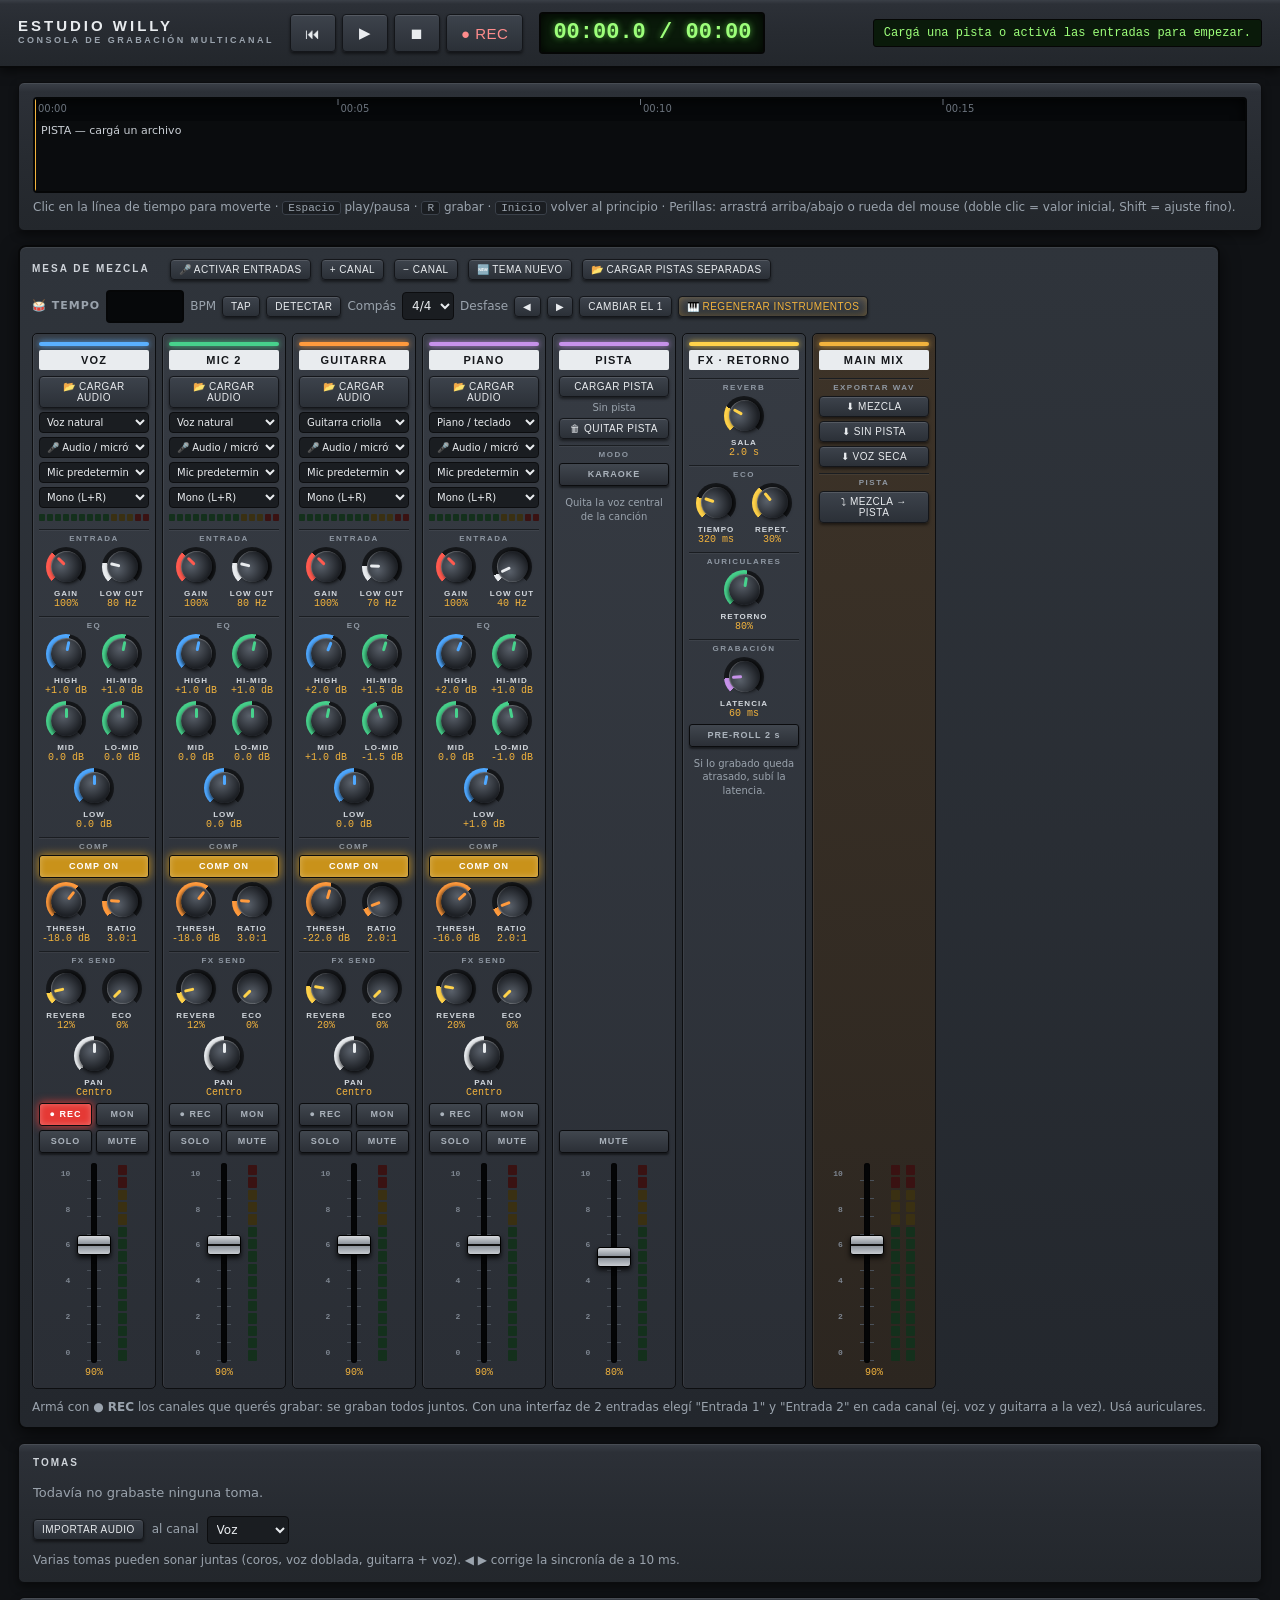
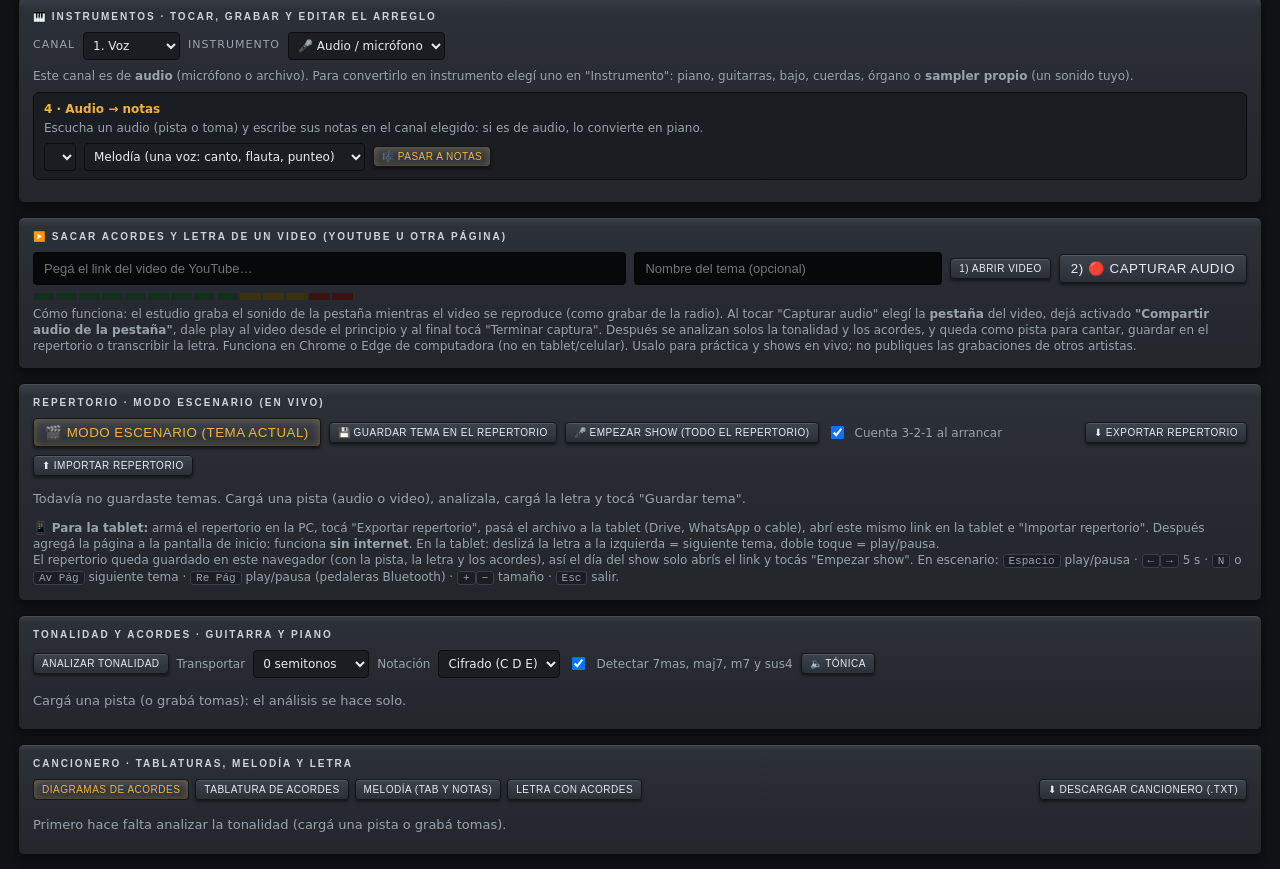
==== commit a6f60f43: "Estudio: audio a notas (melodía e IA polifónica) y partitura en pentagrama imprimible Incluye abcjs " ====
--- a/estudio/index.html
+++ b/estudio/index.html
@@ -243,6 +243,12 @@
 #pr{display:block;width:100%;cursor:crosshair;touch-action:none}
 .prbar{gap:6px;font-size:12px;color:var(--mut)}
 .smpbox[hidden],#iBody[hidden],#iAudioMsg[hidden]{display:none!important}
+
+#scoreBox{margin-top:12px}
+#scoreOut{background:#fff;border-radius:6px;padding:10px;color:#000}
+#scoreOut svg{max-width:100%}
+@media print{body.print-score *{visibility:hidden!important}body.print-score #scoreOut,body.print-score #scoreOut *{visibility:visible!important}
+  body.print-score #scoreOut{position:absolute;left:0;top:0;width:100%;padding:0}body.print-score{background:#fff}}
 </style>
 </head>
 <body>
@@ -309,6 +315,10 @@
         es la nota <select id="iSmpRoot"></select><button class="small" id="iSmpTest">▶ Probar</button></span>
     </div>
     <div id="iAudioMsg" class="hint">Este canal es de <b>audio</b> (micrófono o archivo). Para convertirlo en instrumento elegí uno en "Instrumento": piano, guitarras, bajo, cuerdas, órgano o <b>sampler propio</b> (un sonido tuyo).</div>
+    <div class="isecs" style="grid-template-columns:1fr">
+        <div class="isec"><b>4 · Audio → notas</b><span class="hint">Escucha un audio (pista o toma) y escribe sus notas en el canal elegido: si es de audio, lo convierte en piano.</span>
+          <div class="row"><select id="a2nSrc"></select><select id="a2nMode"><option value="mel">Melodía (una voz: canto, flauta, punteo)</option><option value="poly">Varias notas a la vez (piano, guitarra) · IA</option></select><button class="small on" id="a2nGo">🎼 Pasar a notas</button></div></div>
+    </div>
     <div id="iBody">
       <div class="isecs">
         <div class="isec"><b>1 · Acompañamiento automático</b><span class="hint">Toca solo los acordes del tema, al tempo de arriba.</span>
@@ -318,7 +328,7 @@
             <label class="chk" style="margin:0"><input type="checkbox" id="iKeys" checked> Teclado de la PC</label>
             Octava <button class="small" id="iOctD">−</button><b id="iOct">4</b><button class="small" id="iOctU">+</button></div></div>
         <div class="isec"><b>3 · Partitura MIDI</b><span class="hint">Cargá un .mid y lo toca con este instrumento.</span>
-          <div class="row"><label class="file"><input type="file" id="fMidi" accept=".mid,.midi,audio/midi"><button class="small" onclick="this.previousElementSibling.click()">⬆ Importar MIDI</button></label><button class="small" id="iMidiExp">⬇ Exportar MIDI</button></div></div>
+          <div class="row"><label class="file"><input type="file" id="fMidi" accept=".mid,.midi,audio/midi"><button class="small" onclick="this.previousElementSibling.click()">⬆ Importar MIDI</button></label><button class="small" id="iMidiExp">⬇ Exportar MIDI</button><button class="small on" id="iScore">📜 Ver partitura</button></div></div>
       </div>
       <div id="kbd" class="kbd"></div>
       <div class="row prbar">
@@ -329,6 +339,11 @@
         <button class="small" id="iClear">🗑 Borrar todas</button><span class="hint" id="iInfo" style="margin:0"></span>
       </div>
       <div id="prWrap"><canvas id="pr"></canvas></div>
+      <div id="scoreBox" hidden>
+        <div class="row"><b style="font-size:12px">📜 Partitura</b><button class="small" id="scorePrint">🖨 Imprimir / PDF</button><button class="small" id="scoreAbc">⬇ Descargar ABC</button><button class="small" id="scoreClose">✕ Cerrar</button>
+          <span class="hint" style="margin:0">Se arma con el tempo, el compás y la tonalidad de arriba. Corregí las notas en el editor y volvé a tocar "Ver partitura".</span></div>
+        <div id="scoreOut"></div>
+      </div>
       <p class="hint">Clic en un lugar vacío = nueva nota (arrastrá para alargarla) · arrastrá una nota para moverla, o su borde derecho para cambiar la duración · doble clic o clic derecho = borrar · Supr = borrar la seleccionada · rueda = subir/bajar notas, Shift+rueda = avanzar en el tiempo, Ctrl+rueda = zoom · clic arriba (en los acordes) = ir a ese momento. Teclado de la PC: A W S E D F T G Y H U J K = Do a Do, Z/X cambia de octava.</p>
     </div>
   </section>
@@ -901,7 +916,7 @@
     $('#iSmpRoot').innerHTML=Array.from({length:37},(_,k)=>36+k).map(m=>`<option value="${m}"${m===(sp?sp.root:60)?' selected':''}>${NES[m%12]}${Math.floor(m/12)-1} (${NEN[m%12]}${Math.floor(m/12)-1})</option>`).join('');}
   $('#iOct').textContent=PR.oct;$('#iGrid').value=PR.grid;
   $('#iRec').textContent=nrec?'⏹ Terminar grabación':'● Grabar lo que toco';$('#iRec').classList.toggle('rec-on',!!nrec);
-  buildKbd();prRender();
+  buildKbd();prRender();fillA2N();
 }
 $('#iCh').onchange=e=>{PR.ch=+e.target.value;PR.sel=null;renderInst();};
 $('#iSrc').onchange=e=>{const c=S.ch[PR.ch];c.src=e.target.value;c.pat=DEFPAT[c.src]||'';if(c.src!=='audio')c.arm=false;
@@ -1102,6 +1117,90 @@
 $('#bNew').onclick=e=>confirmBtn(e.currentTarget,'¿Empezar de cero? ✓',()=>{clearTrack();takes=[];S.ch.forEach(c=>{c.notes=[];c.auto=null;c.edited=false;});
   manual={text:'',lines:null,off:0};try{localStorage.setItem('estudioWillyLetra','');}catch(_){}save();renderTakes();renderInst();renderCanc();draw();
   $('#bNew').textContent='🆕 Tema nuevo';msg('Listo: tema nuevo. La consola y los instrumentos quedaron como estaban.');});
+
+/* =================== Audio → notas → partitura =================== */
+let bpModule=null;
+async function audioToNotes(which,mode,onProg){
+  if(mode==='mel'){const ns=await detectMelody(which);return (ns||[]).map(n=>({t:n.t0,d:Math.max(0.06,n.t1-n.t0),m:n.midi,v:0.85}));}
+  if(!bpModule)bpModule=await import('https://cdn.jsdelivr.net/npm/@spotify/basic-pitch@1.0.1/+esm');
+  const BP=bpModule,src=await monoOf(22050,which);if(!src)return null;
+  const bp=new BP.BasicPitch('https://cdn.jsdelivr.net/npm/@spotify/basic-pitch@1.0.1/model/model.json');
+  const frames=[],onsets=[],contours=[];
+  await bp.evaluateModel(src.data,(f,o,c)=>{frames.push(...f);onsets.push(...o);contours.push(...c);},p=>onProg&&onProg(p));
+  const ev=BP.noteFramesToTime(BP.addPitchBendsToNoteEvents(contours,BP.outputToNotesPoly(frames,onsets,0.3,0.3,7)));
+  return ev.filter(n=>n.durationSeconds>0.05).map(n=>({t:n.startTimeSeconds+src.offset,d:n.durationSeconds,m:n.pitchMidi,v:Math.min(1,0.35+n.amplitude)}));
+}
+function fillA2N(){const s=$('#a2nSrc');if(!s)return;const v=s.value;s.innerHTML=(trackBuf?'<option value="pista">Pista cargada</option>':'')+takes.filter(t=>!t.gen).map(t=>`<option value="${t.id}">Toma: ${esc(t.name)}</option>`).join('');if(v)s.value=v;}
+$('#a2nGo').onclick=async()=>{
+  const which=$('#a2nSrc').value,mode=$('#a2nMode').value;if(!which){msg('Cargá una pista o grabá una toma primero.',true);return;}
+  const c=S.ch[PR.ch];const b=$('#a2nGo');b.disabled=true;
+  try{msg(mode==='mel'?'Detectando la melodía…':'Cargando la IA de notas (la primera vez necesita internet)…');
+    const ns=await audioToNotes(which,mode,p=>{msg('Pasando el audio a notas… '+Math.round(p*100)+'%');});
+    if(!ns||!ns.length){msg('No se detectaron notas claras en ese audio.',true);return;}
+    if(!isInst(PR.ch)){c.src='piano';c.pat='';c.arm=false;if(/^(Canal \d+|Mic 2|Voz|Guitarra)$/.test(c.name))c.name='Partitura';}
+    c.notes=ns;c.edited=true;c.auto=null;save();renderDesk();applyAll();await renderInstrument(PR.ch,true);renderInst();
+    if(ns.length){const lo=Math.min(...ns.map(n=>n.m)),hi=Math.max(...ns.map(n=>n.m));PR.lo=Math.max(21,Math.min(108-PR.rows+1,Math.round((lo+hi)/2-PR.rows/2)));PR.x0=Math.max(0,Math.min(...ns.map(n=>n.t))-0.5);prRender();}
+    msg('Listo: '+ns.length+' notas en "'+c.name+'". Escuchalas, corregilas en el editor y tocá "📜 Ver partitura".');
+  }catch(err){console.error(err);msg('No se pudo pasar a notas'+(mode==='poly'?' (¿hay conexión a internet?)':'')+'.',true);}
+  finally{b.disabled=false;}
+};
+// ---- notas → ABC (pentagrama) ----
+const MAJ_FIFTHS={0:0,7:1,2:2,9:3,4:4,11:5,6:6,1:-5,8:-4,3:-3,10:-2,5:-1};
+const MAJ_NAME={0:'C',7:'G',2:'D',9:'A',4:'E',11:'B',6:'F#',1:'Db',8:'Ab',3:'Eb',10:'Bb',5:'F'};
+const MIN_NAME={9:'Am',4:'Em',11:'Bm',6:'F#m',1:'C#m',8:'G#m',3:'Ebm',10:'Bbm',5:'Fm',0:'Cm',7:'Gm',2:'Dm'};
+const LET=['C','D','E','F','G','A','B'],NAT=[0,2,4,5,7,9,11];
+function keySig(k){const s={};LET.forEach(l=>s[l]=0);'FCGDAEB'.slice(0,Math.max(0,k)).split('').forEach(l=>{if(l)s[l]=1;});'BEADGCF'.slice(0,Math.max(0,-k)).split('').forEach(l=>{if(l)s[l]=-1;});return s;}
+function spell(m,sig,k){const pc=md(m);
+  for(let i=0;i<7;i++)if(md(NAT[i]+sig[LET[i]])===pc)return {L:LET[i],a:sig[LET[i]],o:Math.floor((m-sig[LET[i]])/12)-1};
+  for(let i=0;i<7;i++)if(NAT[i]===pc)return {L:LET[i],a:0,o:Math.floor(m/12)-1};
+  for(let i=0;i<7;i++){const a=k>=0?1:-1;if(md(NAT[i]+a)===pc)return {L:LET[i],a,o:Math.floor((m-a)/12)-1};}
+  return {L:'C',a:0,o:4};}
+function notesToABC(notes,title){
+  const bpm=S.g.bpm>0?S.g.bpm:120,meter=S.g.meter||'4/4',six=meter==='6/8',u=six?60/bpm/6:60/bpm/4,bar=meter==='4/4'?16:12;
+  const ns=notes.slice().sort((a,b)=>a.t-b.t);if(!ns.length)return null;
+  let b0=S.g.bpm>0?S.g.beat0:ns[0].t;while(b0>ns[0].t+1e-3)b0-=bar*u;
+  let kroot=0,minor=false;if(KEY){kroot=md(KEY.root);minor=KEY.minor;}
+  const k=MAJ_FIFTHS[minor?md(kroot+3):kroot],sig=keySig(k),K=minor?MIN_NAME[kroot]:MAJ_NAME[kroot];
+  const PIECES=[16,12,8,6,4,3,2,1],split=n=>{const r=[];while(n>0){const p=PIECES.find(x=>x<=n);r.push(p);n-=p;}return r;};
+  const chordAtU=uu=>{const t=b0+uu*u,ci=chordAt(t+0.01),c=chordSegs[ci];return c&&c.q!=='N'?NEN[md(c.root)]+SUF[c.q]:null;};
+  const endU=Math.ceil(Math.max(...ns.map(n=>Math.round((n.t+n.d-b0)/u)))/bar)*bar;
+  function voice(list,withChords){
+    const ev=[];list.forEach(n=>{const s=Math.round((n.t-b0)/u),e=Math.max(s+1,Math.round((n.t+n.d-b0)/u));const l=ev.find(x=>x.s===s);if(l){l.ms.push(n.m);l.e=Math.max(l.e,e);}else ev.push({s,e,ms:[n.m]});});
+    ev.sort((a,b)=>a.s-b.s);for(let i=0;i<ev.length-1;i++)ev[i].e=Math.min(ev[i].e,ev[i+1].s);
+    let out='',pos=0,barState={},lastChord=null,bars=0;
+    const pitchStr=m=>{const sp=spell(m,sig,k),key=sp.L+sp.o,cur=barState[key]??sig[sp.L];let acc='';if(sp.a!==cur){acc=sp.a===1?'^':sp.a===-1?'_':'=';barState[key]=sp.a;}
+      let L=sp.o>=5?sp.L.toLowerCase():sp.L;if(sp.o>=6)L+="'".repeat(sp.o-5);if(sp.o<=3)L+=','.repeat(4-sp.o);return acc+L;};
+    const emit=(len,ms,isRest)=>{while(len>0){const room=bar-(pos%bar),take=Math.min(len,room),parts=split(take);
+        parts.forEach((p,j)=>{if(withChords){const ch=chordAtU(pos);if(ch&&ch!==lastChord){out+='"'+ch+'"';lastChord=ch;}}
+          out+=(isRest?'z':(ms.length>1?'['+ms.map(pitchStr).join('')+']':pitchStr(ms[0])))+(p===1?'':p);
+          if(!isRest&&((j<parts.length-1)||(len-take>0)))out+='-';out+=' ';pos+=p;});
+        len-=take;if(pos%bar===0){out+='| ';barState={};bars++;if(bars%4===0)out+='\n';}}};
+    ev.forEach(e=>{if(e.s>pos)emit(e.s-pos,null,true);if(e.e>e.s&&e.s>=pos)emit(e.e-e.s,e.ms.slice().sort((a,b)=>a-b),false);});
+    if(pos<endU)emit(endU-pos,null,true);
+    return out.trim().replace(/\|\s*$/,'|]');
+  }
+  const head='X:1\nT:'+(title||'Partitura').replace(/\n/g,' ')+'\nM:'+meter+'\nL:1/16\nQ:'+(six?'3/8':'1/4')+'='+Math.round(bpm)+'\n';
+  const lo=Math.min(...ns.map(n=>n.m)),hi=Math.max(...ns.map(n=>n.m)),avg=ns.reduce((a,n)=>a+n.m,0)/ns.length;
+  if(lo<55&&hi>62){ // piano: dos pentagramas
+    const up=ns.filter(n=>n.m>=60),dn=ns.filter(n=>n.m<60);
+    return head+'%%score {1 2}\nK:'+K+'\nV:1 clef=treble\n'+voice(up,true)+'\nV:2 clef=bass\n'+voice(dn,false)+'\n';}
+  return head+'K:'+K+(avg<55?' clef=bass':'')+'\n'+voice(ns,true)+'\n';
+}
+let abcLoading=null;
+function loadABCJS(){if(window.ABCJS)return Promise.resolve();if(!abcLoading)abcLoading=new Promise((res,rej)=>{const s=document.createElement('script');
+  s.src='abcjs-basic-min.js';s.onload=res;s.onerror=()=>{const t=document.createElement('script');t.src='https://cdn.jsdelivr.net/npm/abcjs@6.4.4/dist/abcjs-basic-min.js';t.onload=res;t.onerror=rej;document.head.appendChild(t);};document.head.appendChild(s);});return abcLoading;}
+let lastABC='';
+$('#iScore').onclick=async()=>{
+  const ns=chNotes();if(!ns.length){msg('Este canal no tiene notas: tocá, importá MIDI o pasá un audio a notas.',true);return;}
+  if(!(S.g.bpm>0))msg('Sin tempo cargado: la partitura usa 120 BPM. Detectá o marcá el tempo arriba para que los compases queden bien.');
+  const title=((trackName||'').replace(/\.[^.]+$/,'')||'Tema')+' — '+S.ch[PR.ch].name;
+  lastABC=notesToABC(ns,title);$('#scoreBox').hidden=false;
+  try{await loadABCJS();ABCJS.renderAbc('scoreOut',lastABC,{responsive:'resize',add_classes:true,paddingtop:10,paddingbottom:10});$('#scoreBox').scrollIntoView({behavior:'smooth'});}
+  catch(e){$('#scoreOut').innerHTML='<pre class="tab">'+esc(lastABC)+'</pre><div class="hint">No se pudo cargar el dibujador de partituras (¿sin internet?). Arriba está la partitura en formato ABC.</div>';}
+};
+$('#scorePrint').onclick=()=>{document.body.classList.add('print-score');setTimeout(()=>{window.print();setTimeout(()=>document.body.classList.remove('print-score'),500);},50);};
+$('#scoreAbc').onclick=()=>downloadTxt((S.ch[PR.ch].name||'partitura')+'.abc',lastABC);
+$('#scoreClose').onclick=()=>{$('#scoreBox').hidden=true;};
 
 /* =================== Transporte =================== */
 const totalDur=()=>Math.max(trackBuf?trackBuf.duration:0,...takes.map(t=>t.start+t.buf.duration),0);
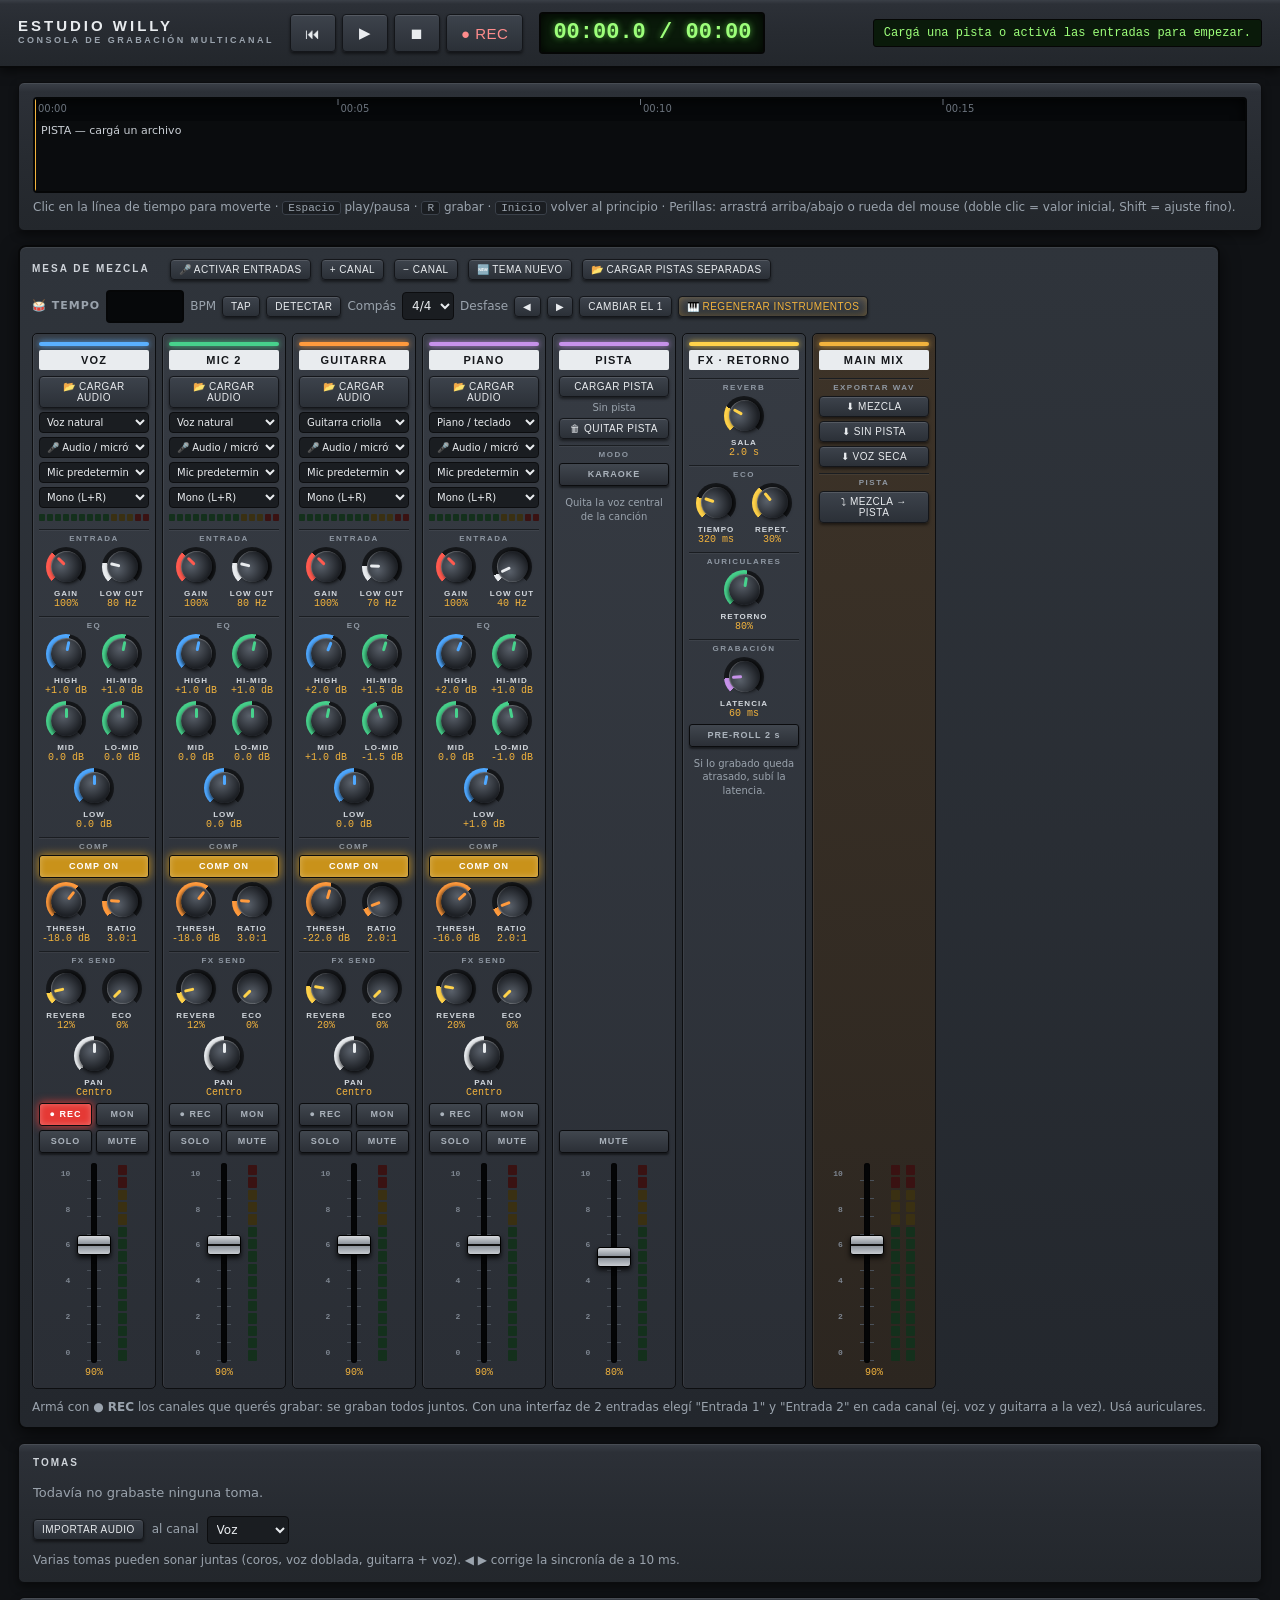
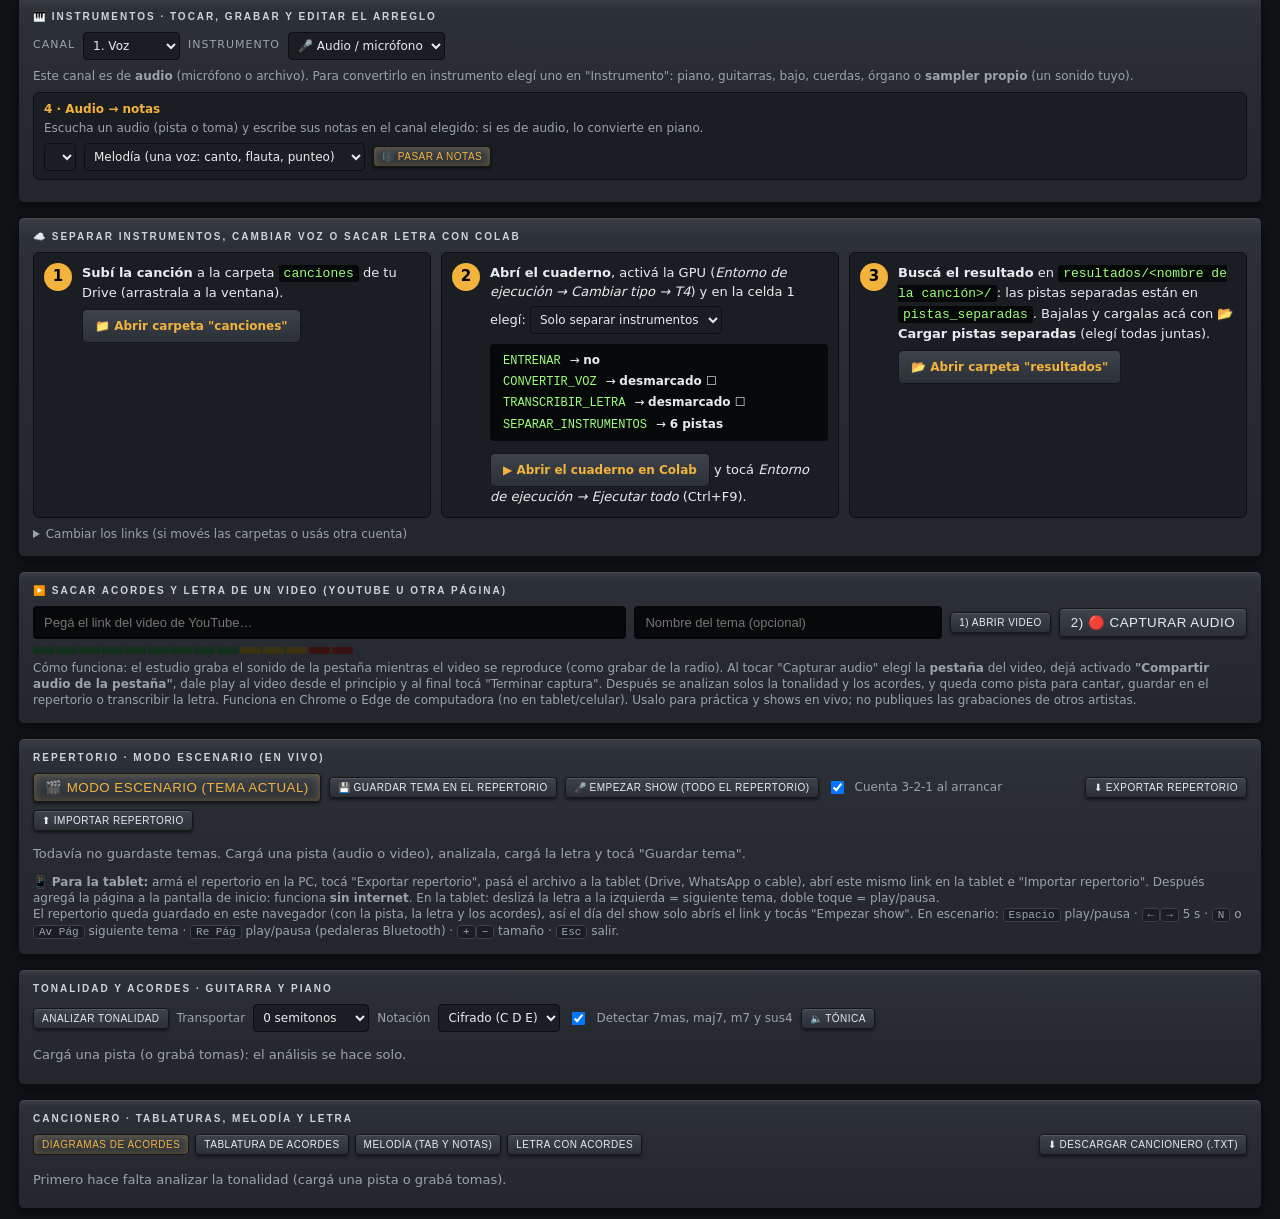
==== commit 8eb16ec4: "Estudio: panel con atajos y pasos para Colab (separar instrumentos, letra, cambiar voz) Co-Authored-" ====
--- a/estudio/index.html
+++ b/estudio/index.html
@@ -249,6 +249,15 @@
 #scoreOut svg{max-width:100%}
 @media print{body.print-score *{visibility:hidden!important}body.print-score #scoreOut,body.print-score #scoreOut *{visibility:visible!important}
   body.print-score #scoreOut{position:absolute;left:0;top:0;width:100%;padding:0}body.print-score{background:#fff}}
+
+.csteps{display:grid;grid-template-columns:repeat(auto-fit,minmax(260px,1fr));gap:10px}
+.cstep{display:flex;gap:10px;background:#1a1d21;border:1px solid #0c0d0f;border-radius:6px;padding:10px;font-size:13px;line-height:1.5}
+.cstep>b{flex:0 0 28px;height:28px;border-radius:50%;background:var(--acc);color:#000;display:grid;place-items:center;font-size:15px}
+.cstep code{background:#06080a;padding:1px 5px;border-radius:3px;color:#9dff7a}
+.cbtn{display:inline-block;margin-top:6px;padding:7px 12px;border-radius:5px;background:linear-gradient(#3d434c,#2b3037);border:1px solid #14161a;color:var(--acc);text-decoration:none;font-weight:600;font-size:12px}
+.cbtn:hover{filter:brightness(1.2)}
+.ccfg{background:#06080a;border-radius:4px;padding:6px 8px;margin:6px 0;font-size:12px;line-height:1.7}
+#colabMode{margin:4px 0}
 </style>
 </head>
 <body>
@@ -349,6 +358,23 @@
   </section>
 
   <div class="grid">
+    <section class="panel full" id="colabPanel">
+      <h2>☁️ Separar instrumentos, cambiar voz o sacar letra con Colab</h2>
+      <div class="csteps">
+        <div class="cstep"><b>1</b><div><b>Subí la canción</b> a la carpeta <code>canciones</code> de tu Drive (arrastrala a la ventana).<br><a class="cbtn" id="lkCanc" target="_blank" rel="noopener">📁 Abrir carpeta "canciones"</a></div></div>
+        <div class="cstep"><b>2</b><div><b>Abrí el cuaderno</b>, activá la GPU (<i>Entorno de ejecución → Cambiar tipo → T4</i>) y en la celda 1 elegí:
+          <select id="colabMode"><option value="sep">Solo separar instrumentos</option><option value="letra">Separar + sacar la letra</option><option value="voz">Poner MI voz en la canción</option></select>
+          <div class="ccfg" id="colabCfg"></div>
+          <a class="cbtn" id="lkNb" target="_blank" rel="noopener">▶️ Abrir el cuaderno en Colab</a> y tocá <i>Entorno de ejecución → Ejecutar todo</i> (Ctrl+F9).</div></div>
+        <div class="cstep"><b>3</b><div><b>Buscá el resultado</b> en <code>resultados/&lt;nombre de la canción&gt;/</code>: las pistas separadas están en <code>pistas_separadas</code>. Bajalas y cargalas acá con <b>📂 Cargar pistas separadas</b> (elegí todas juntas).<br><a class="cbtn" id="lkRes" target="_blank" rel="noopener">📂 Abrir carpeta "resultados"</a></div></div>
+      </div>
+      <details class="hint" style="margin-top:8px"><summary>Cambiar los links (si movés las carpetas o usás otra cuenta)</summary>
+        <div class="row">Cuaderno <input id="cfgNb" class="txin" style="flex:1;min-width:260px"></div>
+        <div class="row">Carpeta canciones <input id="cfgCanc" class="txin" style="flex:1;min-width:260px"></div>
+        <div class="row">Carpeta resultados <input id="cfgRes" class="txin" style="flex:1;min-width:260px"></div>
+      </details>
+    </section>
+
     <section class="panel full">
       <h2>▶️ Sacar acordes y letra de un video (YouTube u otra página)</h2>
       <div class="row">
@@ -2035,6 +2061,23 @@
   }catch(e){console.error(e);msg('No se pudo procesar la captura.',true);}
 }
 
+/* =================== Atajos a Colab =================== */
+const COLAB_DEF={nb:'https://colab.research.google.com/drive/13L7G63ypcVzxEa2Z8mlqvP6tBqu5jvpb',canc:'https://drive.google.com/drive/folders/1Rra6PrYa3hIcHYzomOAuS9JVQaV8oKRi',res:'https://drive.google.com/drive/folders/17tkXjgS5cFiC7LV4L_YWDCfDQPt-sFm0'};
+let COLAB=Object.assign({},COLAB_DEF);try{Object.assign(COLAB,JSON.parse(localStorage.getItem('estudioWillyColab')||'{}'));}catch(e){}
+const COLAB_CFG={
+  sep:[['ENTRENAR','no'],['CONVERTIR_VOZ','desmarcado ☐'],['TRANSCRIBIR_LETRA','desmarcado ☐'],['SEPARAR_INSTRUMENTOS','6 pistas']],
+  letra:[['ENTRENAR','no'],['CONVERTIR_VOZ','desmarcado ☐'],['TRANSCRIBIR_LETRA','marcado ☑'],['SEPARAR_INSTRUMENTOS','6 pistas']],
+  voz:[['ENTRENAR','auto (la primera vez entrena 1–3 h con tu voz de "dataset_mi_voz")'],['CONVERTIR_VOZ','marcado ☑'],['TONO','0 (o -12 si la canta una mujer)'],['SEPARAR_INSTRUMENTOS','el que quieras']]};
+function renderColab(){
+  $('#lkNb').href=COLAB.nb;$('#lkCanc').href=COLAB.canc;$('#lkRes').href=COLAB.res;
+  $('#cfgNb').value=COLAB.nb;$('#cfgCanc').value=COLAB.canc;$('#cfgRes').value=COLAB.res;
+  $('#colabCfg').innerHTML=COLAB_CFG[$('#colabMode').value].map(([k,v])=>'<div><code>'+k+'</code> → <b>'+esc(v)+'</b></div>').join('')+
+    ($('#colabMode').value==='voz'?'<div class="hint">Antes: subí 10–30 min de tu voz sin efectos (botón ⬇ Voz seca) a la carpeta <code>dataset_mi_voz</code>.</div>':'');
+}
+$('#colabMode').onchange=renderColab;
+['Nb','Canc','Res'].forEach(k=>$('#cfg'+k).onchange=e=>{COLAB[k.toLowerCase()]=e.target.value.trim()||COLAB_DEF[k.toLowerCase()];try{localStorage.setItem('estudioWillyColab',JSON.stringify(COLAB));}catch(_){}renderColab();});
+renderColab();
+
 /* =================== Teclado e inicio =================== */
 document.addEventListener('keydown',e=>{
   if(stage&&stageKey(e))return;
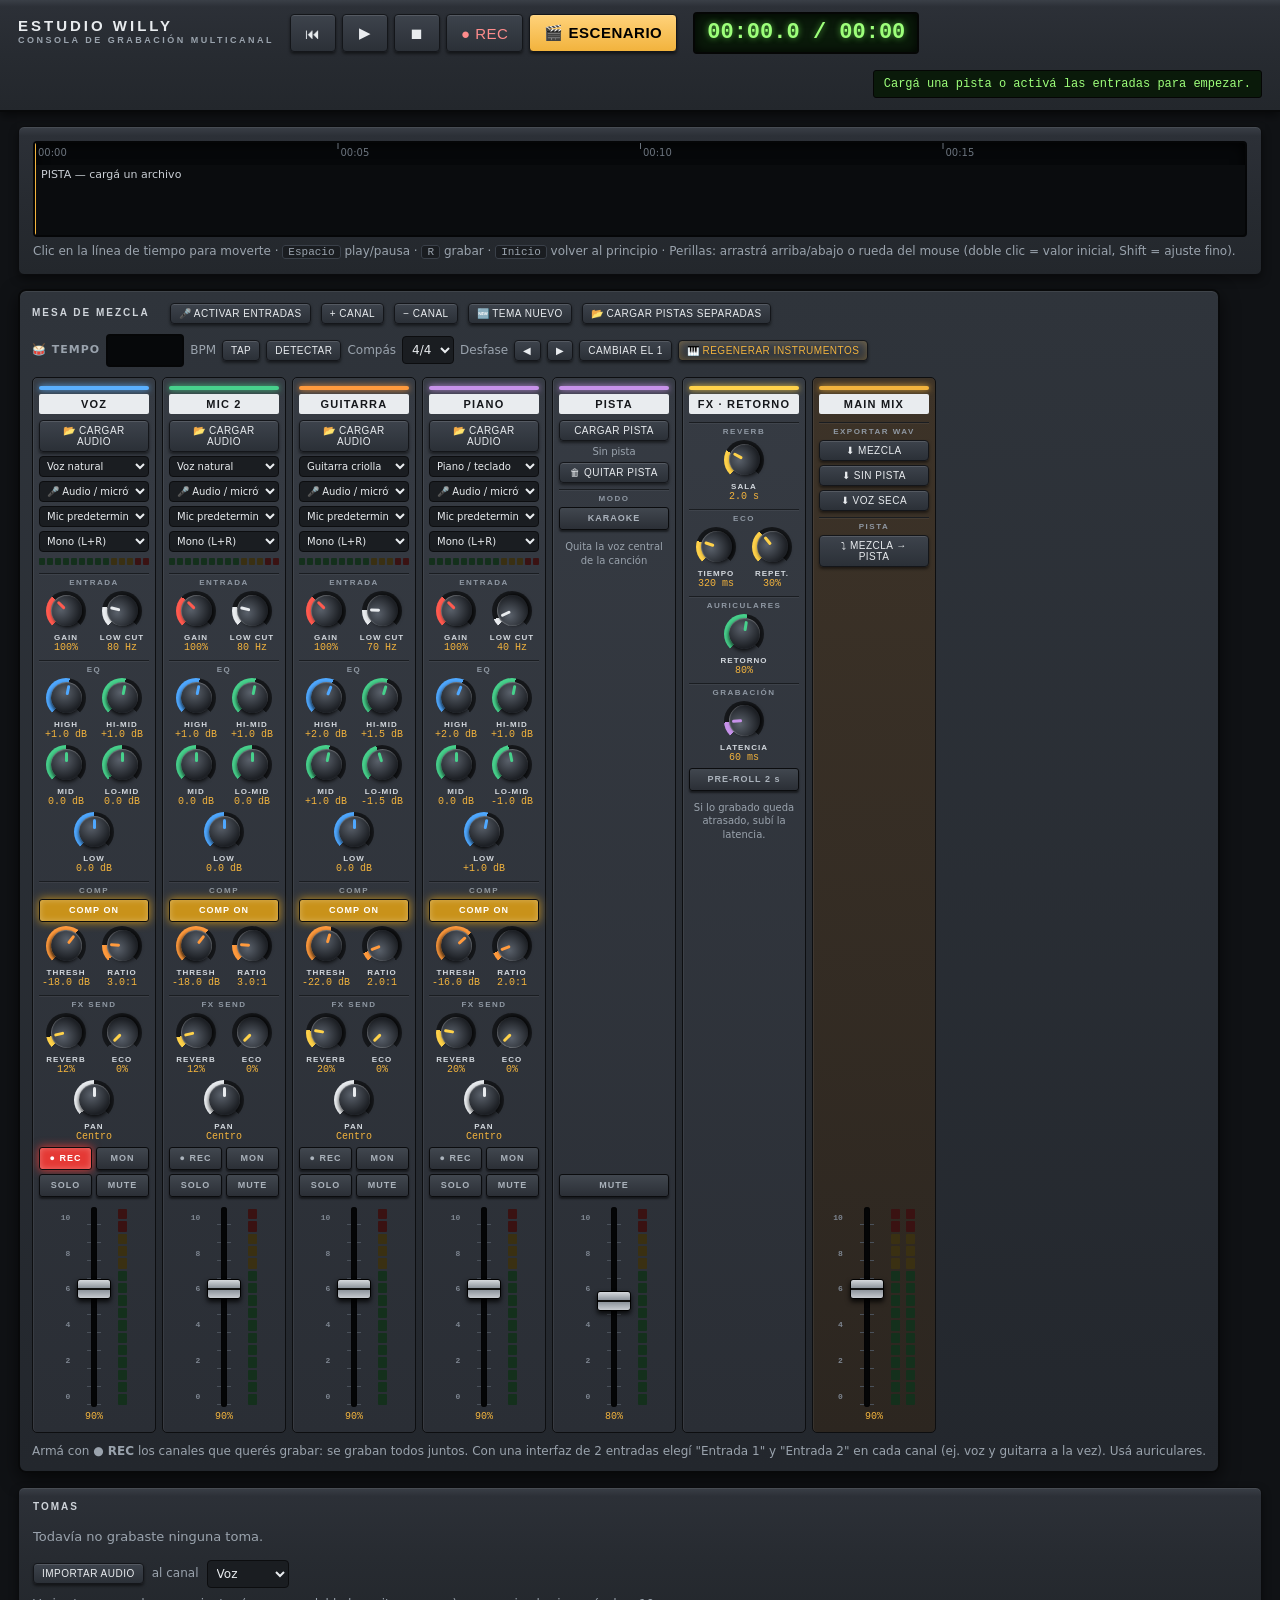
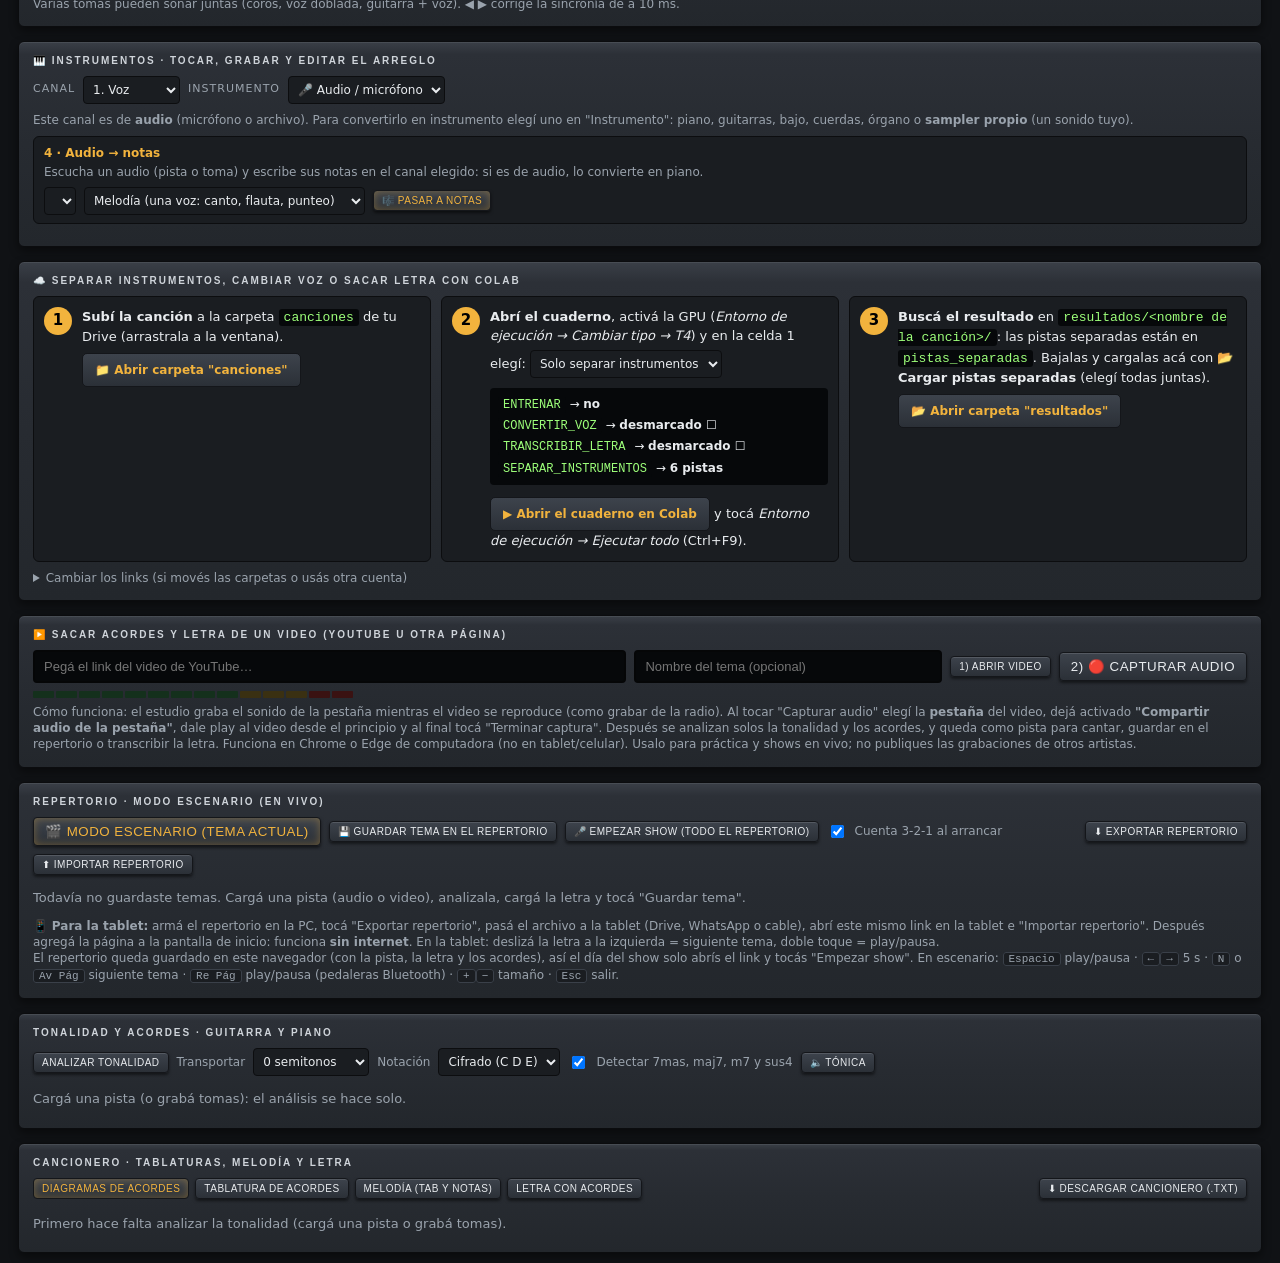
==== commit 8414e873: "Estudio: escenario sin pista (con pistas separadas), vista de acordes con diagramas, compases y tiem" ====
--- a/estudio/index.html
+++ b/estudio/index.html
@@ -258,6 +258,26 @@
 .cbtn:hover{filter:brightness(1.2)}
 .ccfg{background:#06080a;border-radius:4px;padding:6px 8px;margin:6px 0;font-size:12px;line-height:1.7}
 #colabMode{margin:4px 0}
+
+.transport .stagebtn{width:auto;padding:0 14px;color:#000;background:linear-gradient(#ffd27a,#f2b33d);font-weight:800}
+.st-chv{display:flex;gap:4vw;align-items:center;justify-content:center;height:100%}
+.st-dgs{display:flex;gap:2vw;align-items:flex-end}
+.st-dg{background:#f4f1ea;border-radius:12px;padding:6px 10px 2px;text-align:center;color:#111;width:min(18vw,190px);box-shadow:0 4px 18px #000a}
+.st-dg.big{width:min(30vw,330px);outline:4px solid #f2b33d}
+.st-dg small{display:block;font:800 12px/1.4 Arial,sans-serif;letter-spacing:2px;color:#666}
+.st-dg.empty{background:#1a1d21;color:#555}.st-dgx{font-size:60px;padding:30px 0}
+.st-right{display:flex;flex-direction:column;gap:18px;max-width:46vw}
+.st-beats{display:flex;gap:14px}.st-beats i{width:34px;height:34px;border-radius:50%;background:#2a2f37;border:2px solid #444}
+.st-beats i.one{border-color:#f2b33d}.st-beats i.on{background:#5ab0ff;box-shadow:0 0 14px #5ab0ff}.st-beats i.one.on{background:#f2b33d;box-shadow:0 0 16px #f2b33d}
+.st-strip{display:flex;flex-wrap:wrap;gap:8px}
+.st-cbar{background:#1a1d21;border:2px solid #2d333b;border-radius:8px;padding:6px 12px;min-width:90px}
+.st-cbar small{display:block;font-size:11px;color:#7d8590}.st-cbar b{font-size:calc(var(--fs)*.55);color:#cfd4da}
+.st-cbar.cur{border-color:#f2b33d;background:#2a2210}.st-cbar.cur b{color:#f2b33d}.st-cbar.past{opacity:.4}
+.st-both{display:flex;gap:3vw;align-items:center;height:100%}
+.st-side{display:flex;flex-direction:column;gap:12px;flex:0 0 auto}
+.st-side .st-dg{width:min(16vw,170px)}.st-side .st-dg.big{width:min(20vw,220px)}
+.st-lyr{flex:1;display:flex;flex-direction:column;justify-content:center;gap:calc(var(--fs)*.45)}
+@media (orientation:portrait){.st-chv{flex-direction:column;gap:20px}.st-right{max-width:92vw}.st-both{flex-direction:column}.st-side{flex-direction:row}}
 </style>
 </head>
 <body>
@@ -268,6 +288,7 @@
     <button id="bPlay" title="Reproducir / pausa (Espacio)">▶</button>
     <button id="bStop" title="Detener">⏹</button>
     <button id="bRec" title="Grabar en los canales armados (R)">● REC</button>
+    <button id="bStageTop" class="stagebtn" title="Pantalla completa con letra, acordes y diagramas para tocar en vivo">🎬 ESCENARIO</button>
   </div>
   <div class="lcd" id="time">00:00.0 / 00:00</div>
   <div class="msg" id="msg">Cargá una pista o activá las entradas para empezar.</div>
@@ -448,7 +469,7 @@
       <button data-a="play" id="stPlay" class="big">▶</button><button data-a="fwd">5 s ⏩</button>
       <button data-a="next" id="stNextSong">Siguiente tema ⏭</button><span class="st-sep"></span>
       <button data-a="tm" title="Bajar medio tono los acordes">♭</button><span id="stTr" class="st-tr">0</span><button data-a="tp" title="Subir medio tono los acordes">♯</button>
-      <button data-a="fm">A−</button><button data-a="fp">A+</button><button data-a="kar" id="stKar">Karaoke</button><button data-a="exit">✕ Salir</button>
+      <button data-a="fm">A−</button><button data-a="fp">A+</button><button data-a="view" id="stView">👁 Vista: auto</button><button data-a="kar" id="stKar">Karaoke</button><button data-a="exit">✕ Salir</button>
     </div>
   </div>
 </div>
@@ -1829,13 +1850,15 @@
   if(f&&(f.type||'').startsWith('video'))trackVideoURL=URL.createObjectURL(f);}
 const stageLines=()=>lyrLines()||null;
 async function openStage(fromSet){
-  if(!trackBuf){msg('Cargá un tema primero (o elegí uno del repertorio).',true);return;}
+  if(!trackBuf&&!takes.some(t=>t.on)){msg('Para el escenario cargá una pista, pistas separadas o grabá algo (o elegí un tema del repertorio).',true);return;}
   initCtx();ctx.resume();const el=$('#stage');el.hidden=false;
   stage={idx:-99,cidx:-99,fromSet:!!fromSet};el.style.setProperty('--fs',S.g.stageFs+'px');
   const v=$('#stVideo');if(trackVideoURL){if(v.src!==trackVideoURL)v.src=trackVideoURL;v.hidden=false;}else{v.hidden=true;v.removeAttribute('src');}
   try{if(!document.fullscreenElement&&!document.webkitFullscreenElement){if(el.requestFullscreen)await el.requestFullscreen();else if(el.webkitRequestFullscreen)el.webkitRequestFullscreen();}}catch(e){}
   try{if(navigator.wakeLock)wakeLock=await navigator.wakeLock.request('screen');}catch(e){}
   stageHeader();renderStageText();
+  if(!chordSegs.length&&!analyzing){await analyzeKey();if(stage){stageHeader();stage.key=null;renderStageText();}}
+  if(stage&&chordSegs.length&&!(S.g.bpm>0)){await estimateTempo();if(stage){stage.key=null;renderStageText();}}
 }
 function closeStage(){if(!stage)return;stage=null;clearTimeout(countTimer);$('#stCount').hidden=true;$('#stage').hidden=true;const v=$('#stVideo');v.pause();
   if(document.fullscreenElement)document.exitFullscreen().catch(()=>{});else if(document.webkitFullscreenElement&&document.webkitExitFullscreen)document.webkitExitFullscreen();try{wakeLock&&wakeLock.release();}catch(e){}wakeLock=null;}
@@ -1864,33 +1887,60 @@
   if(t>e+0.3&&nx.t0-t>1.5)return {m:'inter',i,until:nx.t0};
   return {m:'verso',i};
 }
+const VIEWN={auto:'👁 Vista: auto',letra:'👁 Vista: letra',acordes:'👁 Vista: acordes',ambos:'👁 Letra + diagramas'};
+function stageView(){const v=S.g.stageView||'auto',ls=stageLines(),hasL=!!(ls&&ls.length);if(v==='auto')return hasL?'letra':'acordes';if((v==='letra'||v==='ambos')&&!hasL)return 'acordes';return v;}
+function nextChord(ci){const cur=chordSegs[ci];for(let k=Math.max(0,ci+1);k<chordSegs.length;k++)if(chordSegs[k].q!=='N'&&(!cur||chordSegs[k].root!==cur.root||chordSegs[k].q!==cur.q))return chordSegs[k];return null;}
+function barInfo(t){if(!(S.g.bpm>0))return null;const bt=60/S.g.bpm,bpb=S.g.meter==='3/4'?3:S.g.meter==='6/8'?2:4,bi=Math.floor((t-S.g.beat0)/bt+1e-6);
+  return {bt,bpb,bar:Math.floor(bi/bpb),beat:((bi%bpb)+bpb)%bpb,barLen:bt*bpb};}
+function diagHTML(c,big,label){
+  if(!c||c.q==='N')return '<div class="st-dg'+(big?' big':'')+' empty"><small>'+(label||'')+'</small><div class="st-dgx">–</div></div>';
+  const sr=c.root+transp-capoSel,nm=capoSel?nn(sr)+SUF[c.q]:chordName(c.root,c.q);
+  const svg=chordSVG(nm,shapeOf(sr,c.q),capoSel?'suena '+chordName(c.root,c.q):'').replace('width="104"','width="100%"').replace(/ height="\d+"/,'');
+  return '<div class="st-dg'+(big?' big':'')+'"><small>'+(label||'')+'</small>'+svg+'</div>';}
+function chordsViewHTML(t){
+  const ci=chordAt(t),cur=chordSegs[ci],nx=nextChord(ci),real=chordSegs.filter(c=>c.q!=='N');
+  if(!real.length)return '<div class="st-end">'+(analyzing?'Analizando los acordes…':'Todavía no hay acordes: tocá "Analizar tonalidad".')+'</div>';
+  let strip='';const bi=barInfo(t);
+  if(bi){const first=Math.floor((real[0].t0-S.g.beat0)/bi.barLen+1e-6);
+    for(let k=bi.bar-1;k<=bi.bar+6;k++){const st=S.g.beat0+k*bi.barLen,en=st+bi.barLen,names=[];
+      chordSegs.forEach(c=>{if(c.q==='N')return;if((c.t0<=st+0.05&&c.t1>st+0.05)||(c.t0>st+0.05&&c.t0<en-0.05)){const n=chordName(c.root,c.q);if(names[names.length-1]!==n)names.push(n);}});
+      if(en<real[0].t0-0.05||st>real[real.length-1].t1)continue;
+      strip+='<div class="st-cbar'+(k===bi.bar?' cur':k<bi.bar?' past':'')+'"><small>c. '+(k-first+1)+'</small><b>'+(names.join(' · ')||'%')+'</b></div>';}}
+  else{const ri=cur?real.indexOf(cur):-1,st=Math.max(0,ri-1);real.slice(st,st+8).forEach(c=>{strip+='<div class="st-cbar'+(c===cur?' cur':'')+'"><b>'+chordName(c.root,c.q)+'</b></div>';});}
+  const beats=bi?'<div class="st-beats" id="stBeats">'+Array.from({length:bi.bpb},(_,k)=>'<i'+(k===0?' class="one"':'')+'></i>').join('')+'</div>':'<div class="hint" style="font-size:15px">Sin tempo: tocá "Detectar" tempo en la mesa para ver los compases.</div>';
+  return '<div class="st-chv"><div class="st-dgs">'+diagHTML(cur,true,'AHORA')+diagHTML(nx,false,'SIGUE')+'</div><div class="st-right">'+beats+'<div class="st-strip">'+strip+'</div></div></div>';
+}
+function lyricsHTML(ls,t){
+  const S0=stageMode(ls,t),i=S0.i;let h='';
+  const cd=u=>'<div class="st-inter">♪ '+(S0.m==='intro'?'Intro':'Interludio')+' <span id="stCd">'+(u-t>0?'— entra la voz en '+Math.ceil(u-t)+' s':'')+'</span></div>';
+  if(S0.m==='intro')h=cd(S0.until)+lineHTML(ls[0],'')+(ls[1]?lineHTML(ls[1],''):'');
+  else if(S0.m==='inter')h=lineHTML(ls[i],'prev')+cd(S0.until)+lineHTML(ls[i+1],'')+(ls[i+2]?lineHTML(ls[i+2],''):'');
+  else if(S0.m==='fin')h='<div class="st-end">♪ Final</div>';
+  else{if(i>=1)h+=lineHTML(ls[i-1],'prev');h+=lineHTML(ls[i],'cur',sungEnd(ls,i));for(let k=i+1;k<=Math.min(ls.length-1,i+2);k++)h+=lineHTML(ls[k],'');}
+  return {h,S0};
+}
+function stageKeyOf(t){const v=stageView(),ls=stageLines(),ci=chordAt(t),bi=barInfo(t);let k=v;
+  if(v!=='acordes'&&ls&&ls.length){const S0=stageMode(ls,t);k+='|'+S0.i+'|'+S0.m;}
+  if(v!=='letra')k+='|'+ci+'|'+(bi&&v==='acordes'?bi.bar:'');return k;}
 function renderStageText(){
-  if(!stage)return;const t=curPos(),box=$('#stLyrics'),ls=stageLines();
-  if(ls&&ls.length){const S0=stageMode(ls,t),i=S0.i;stage.idx=i;stage.mode=S0.m;let h='';
-    const cd=u=>'<div class="st-inter">♪ '+(S0.m==='intro'?'Intro':'Interludio')+' <span id="stCd">'+(u-t>0?'— entra la voz en '+Math.ceil(u-t)+' s':'')+'</span></div>';
-    if(S0.m==='intro')h=cd(S0.until)+lineHTML(ls[0],'')+(ls[1]?lineHTML(ls[1],''):'');
-    else if(S0.m==='inter')h=lineHTML(ls[i],'prev')+cd(S0.until)+lineHTML(ls[i+1],'')+(ls[i+2]?lineHTML(ls[i+2],''):'');
-    else if(S0.m==='fin')h='<div class="st-end">♪ Final</div>';
-    else{if(i>=1)h+=lineHTML(ls[i-1],'prev');h+=lineHTML(ls[i],'cur',sungEnd(ls,i));for(let k=i+1;k<=Math.min(ls.length-1,i+2);k++)h+=lineHTML(ls[k],'');}
-    box.innerHTML=h;}
-  else{const ci=chordAt(t);stage.cidx=ci;const real=chordSegs.filter(c=>c.q!=='N');
-    if(!real.length){box.innerHTML='<div class="st-end">Sin acordes ni letra: analizá la tonalidad y cargá la letra.</div>';return;}
-    const cur=chordSegs[ci],ri=cur?real.indexOf(cur):-1,st=Math.max(0,Math.floor(Math.max(0,ri)/4)*4);
-    box.innerHTML='<div class="st-grid">'+real.slice(st,st+8).map(c=>'<span class="'+(c===cur?'on':'')+'">'+chordName(c.root,c.q)+'</span>').join('')+'</div>'+
-      '<div class="hint" style="font-size:18px;margin-top:20px">Cargá la letra en el Cancionero para verla acá con los acordes.</div>';}
+  if(!stage)return;const t=curPos(),box=$('#stLyrics'),ls=stageLines(),v=stageView();stage.key=stageKeyOf(t);
+  const vb=$('#stView');if(vb)vb.textContent=VIEWN[S.g.stageView||'auto'];
+  box.className='st-lyrics view-'+v;
+  if(v==='acordes'){box.innerHTML=chordsViewHTML(t);return;}
+  const L=lyricsHTML(ls,t);
+  if(v==='ambos'){const ci=chordAt(t);box.innerHTML='<div class="st-both"><div class="st-side">'+diagHTML(chordSegs[ci],true,'AHORA')+diagHTML(nextChord(ci),false,'SIGUE')+'</div><div class="st-lyr">'+L.h+'</div></div>';}
+  else box.innerHTML=L.h;
 }
 function updateStage(){
   const t=curPos(),D=totalDur()||1;
   $('#stTime').textContent=fmtS(t)+' / '+fmtS(D);$('#stProg i').style.width=Math.min(100,t/D*100)+'%';$('#stPlay').textContent=playing?'⏸':'▶';
-  const ci=chordAt(t),cur=chordSegs[ci];$('#stNow').textContent=cur&&cur.q!=='N'?chordName(cur.root,cur.q):'–';
-  let nx=null;for(let k=Math.max(0,ci+1);k<chordSegs.length;k++)if(chordSegs[k].q!=='N'&&(!cur||chordSegs[k].root!==cur.root||chordSegs[k].q!==cur.q)){nx=chordSegs[k];break;}
+  const ci=chordAt(t),cur=chordSegs[ci],nx=nextChord(ci);$('#stNow').textContent=cur&&cur.q!=='N'?chordName(cur.root,cur.q):'–';
   const left=nx?nx.t0-t:99,box=$('#stNext').parentElement;
   $('#stNext').textContent=nx?chordName(nx.root,nx.q):'–';$('#stNextLbl').textContent=nx&&left<4&&playing?'SIGUE EN '+Math.ceil(left):'SIGUE';box.classList.toggle('soon',!!nx&&left<1.5&&playing);
-  const ls=stageLines();
-  if(ls&&ls.length){const S0=stageMode(ls,t);if(S0.i!==stage.idx||S0.m!==stage.mode)renderStageText();
-    else if(S0.until!=null){const c=$('#stCd');if(c)c.textContent=S0.until-t>0?'— entra la voz en '+Math.ceil(S0.until-t)+' s':'';}
-    document.querySelectorAll('#stLyrics .sl.cur .w').forEach(w=>w.classList.toggle('done',+w.dataset.t<=t));}
-  else if(ci!==stage.cidx)renderStageText();
+  if(stageKeyOf(t)!==stage.key)renderStageText();
+  else{const ls=stageLines();if(ls&&ls.length&&stageView()!=='acordes'){const S0=stageMode(ls,t);if(S0.until!=null){const c=$('#stCd');if(c)c.textContent=S0.until-t>0?'— entra la voz en '+Math.ceil(S0.until-t)+' s':'';}}}
+  document.querySelectorAll('#stLyrics .sl.cur .w').forEach(w=>w.classList.toggle('done',+w.dataset.t<=t));
+  const bi=barInfo(t),bd=$('#stBeats');if(bi&&bd)[...bd.children].forEach((d,k)=>d.classList.toggle('on',k===bi.beat&&t>=S.g.beat0-0.05));
   const v=$('#stVideo');if(!v.hidden&&v.src){
     if(playing){if(v.paused){v.currentTime=t;v.play().catch(()=>{});}else if(Math.abs(v.currentTime-t)>0.3)v.currentTime=t;}
     else{if(!v.paused)v.pause();if(Math.abs(v.currentTime-t)>0.3)v.currentTime=t;}}
@@ -1907,9 +1957,10 @@
   const t=curPos();
   if(a==='play')stagePlay();else if(a==='home')seekTo(0);else if(a==='back')seekTo(Math.max(0,t-5));else if(a==='fwd')seekTo(Math.min(totalDur(),t+5));
   else if(a==='next')nextSong();else if(a==='exit'){pause();closeStage();}
-  else if(a==='tm'||a==='tp'){transp=Math.max(-6,Math.min(6,transp+(a==='tp'?1:-1)));$('#selTransp').value=transp;renderKey();renderCanc();draw();stageHeader();renderStageText();}
+  else if(a==='tm'||a==='tp'){transp=Math.max(-6,Math.min(6,transp+(a==='tp'?1:-1)));$('#selTransp').value=transp;renderKey();renderCanc();draw();stageHeader();stage.key=null;renderStageText();}
   else if(a==='fm'||a==='fp'){S.g.stageFs=Math.max(24,Math.min(110,S.g.stageFs+(a==='fp'?6:-6)));save();$('#stage').style.setProperty('--fs',S.g.stageFs+'px');}
   else if(a==='kar'){S.g.karaoke=!S.g.karaoke;applyAll();stageHeader();}
+  else if(a==='view'){const o=['auto','letra','acordes','ambos'];S.g.stageView=o[(o.indexOf(S.g.stageView||'auto')+1)%o.length];save();renderStageText();}
 }
 $$('#stage [data-a]').forEach(b=>b.onclick=()=>stageAct(b.dataset.a));
 (()=>{let x0=null,y0=0;const L=$('#stLyrics');
@@ -1931,7 +1982,7 @@
   if(k==='Escape'){stageAct('exit');return true;}
   return false;
 }
-$('#bStage').onclick=()=>openStage(false);
+$('#bStage').onclick=()=>openStage(false);$('#bStageTop').onclick=()=>openStage(false);
 $('#chkCount').checked=S.g.countIn!==false;$('#chkCount').onchange=e=>{S.g.countIn=e.target.checked;save();};
 
 /* =================== Repertorio (guardado en el navegador) =================== */
@@ -1961,7 +2012,7 @@
     el.appendChild(r);});
 }
 $('#bSaveSong').onclick=async()=>{
-  if(!trackBuf||!trackFile){msg('Cargá la pista del tema primero.',true);return;}
+  if(!trackBuf||!trackFile){if(takes.some(t=>t.on)){msg('Mezclando las tomas para guardar el tema…');await bounceToTrack();}if(!trackBuf||!trackFile){msg('Cargá la pista del tema primero.',true);return;}}
   parseLines();
   const old=setlist.find(x=>x.id===currentSongId);
   const rec={id:old?old.id:'t'+Date.now(),order:old?old.order:(setlist.length?Math.max(...setlist.map(x=>x.order))+1:0),
